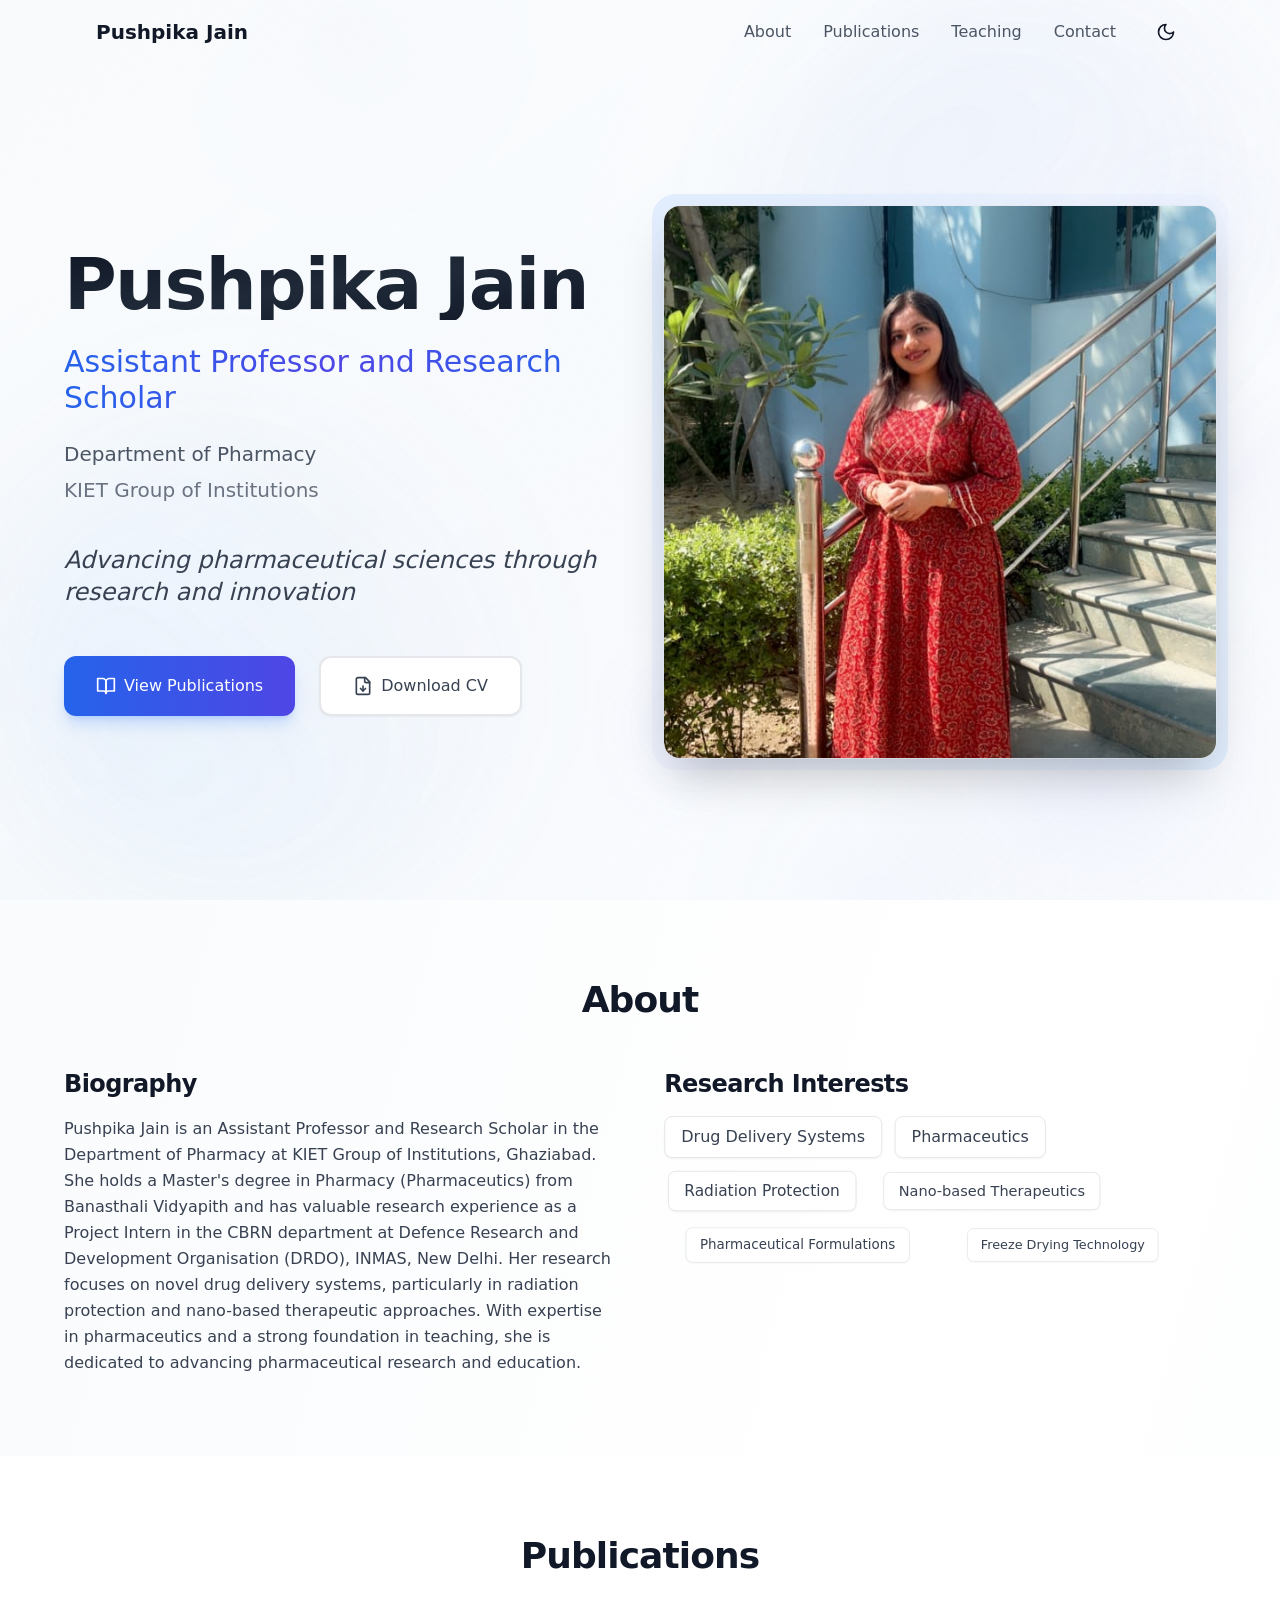
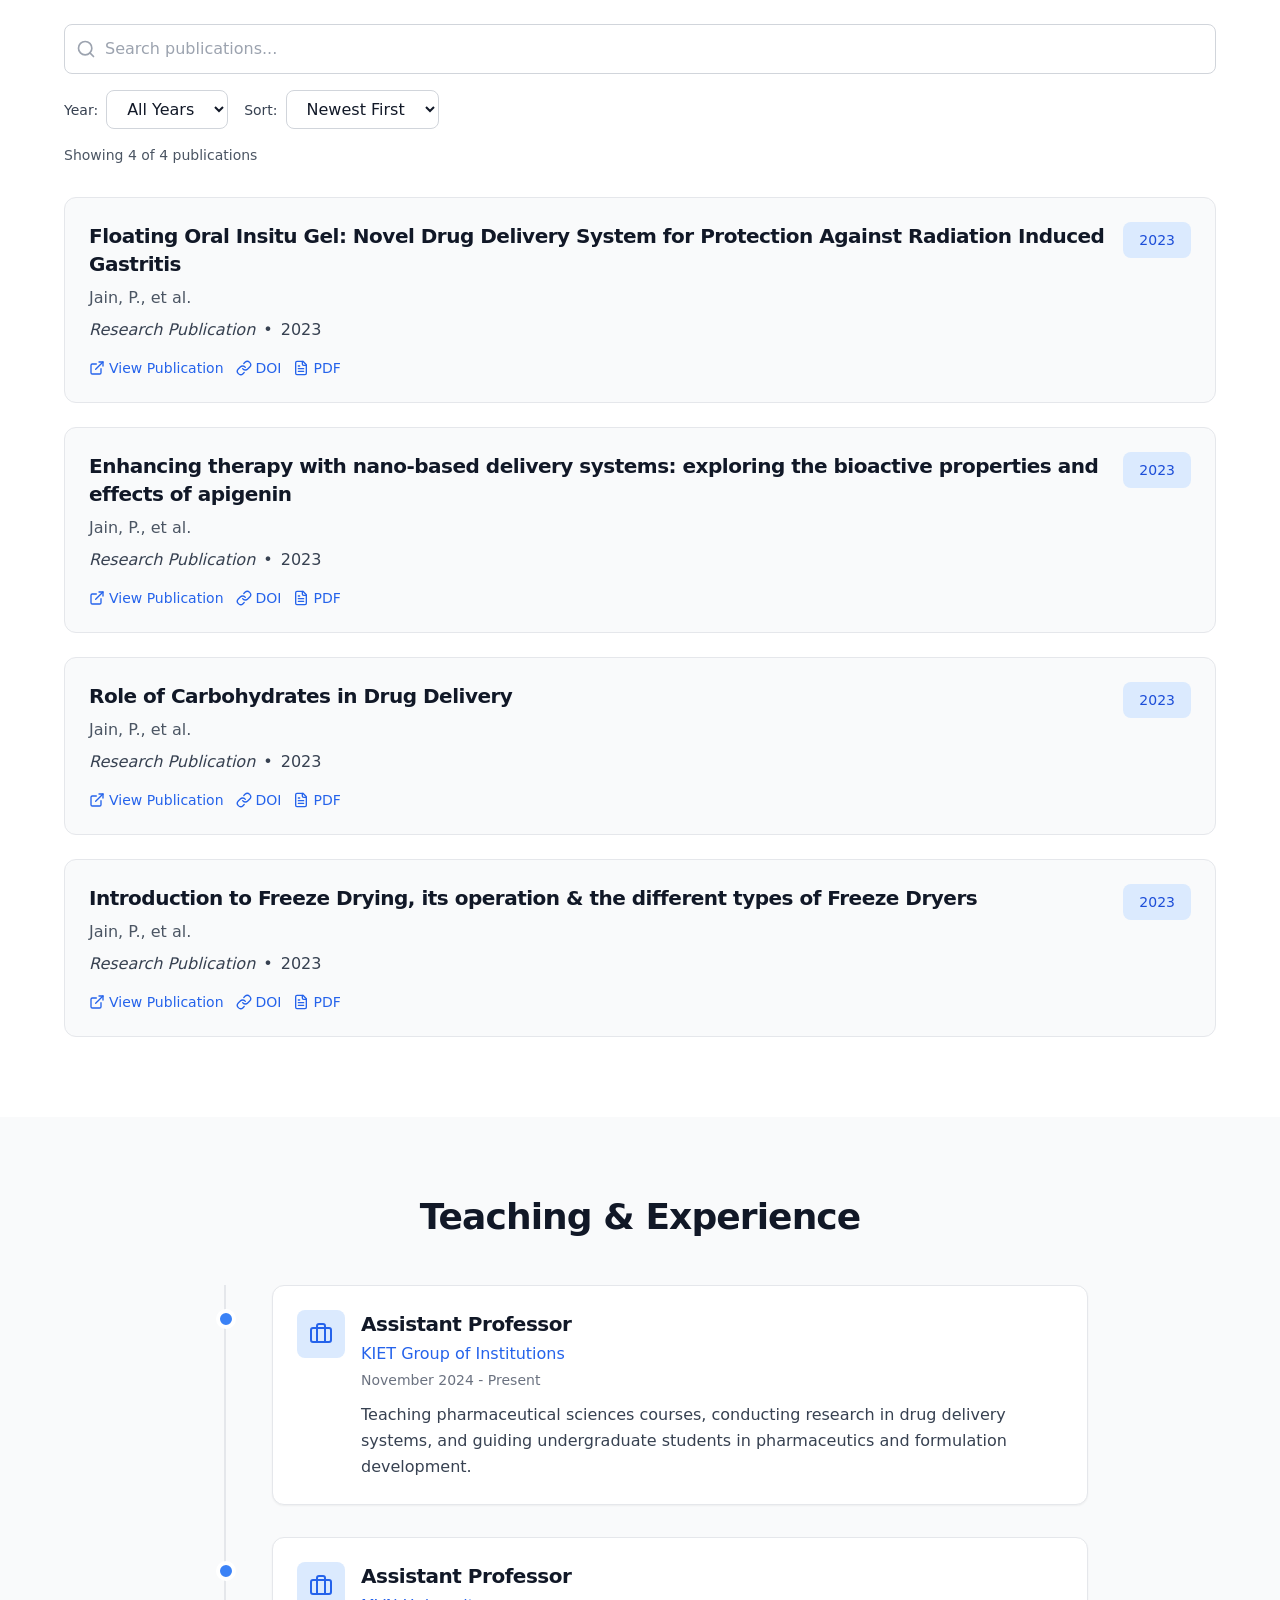
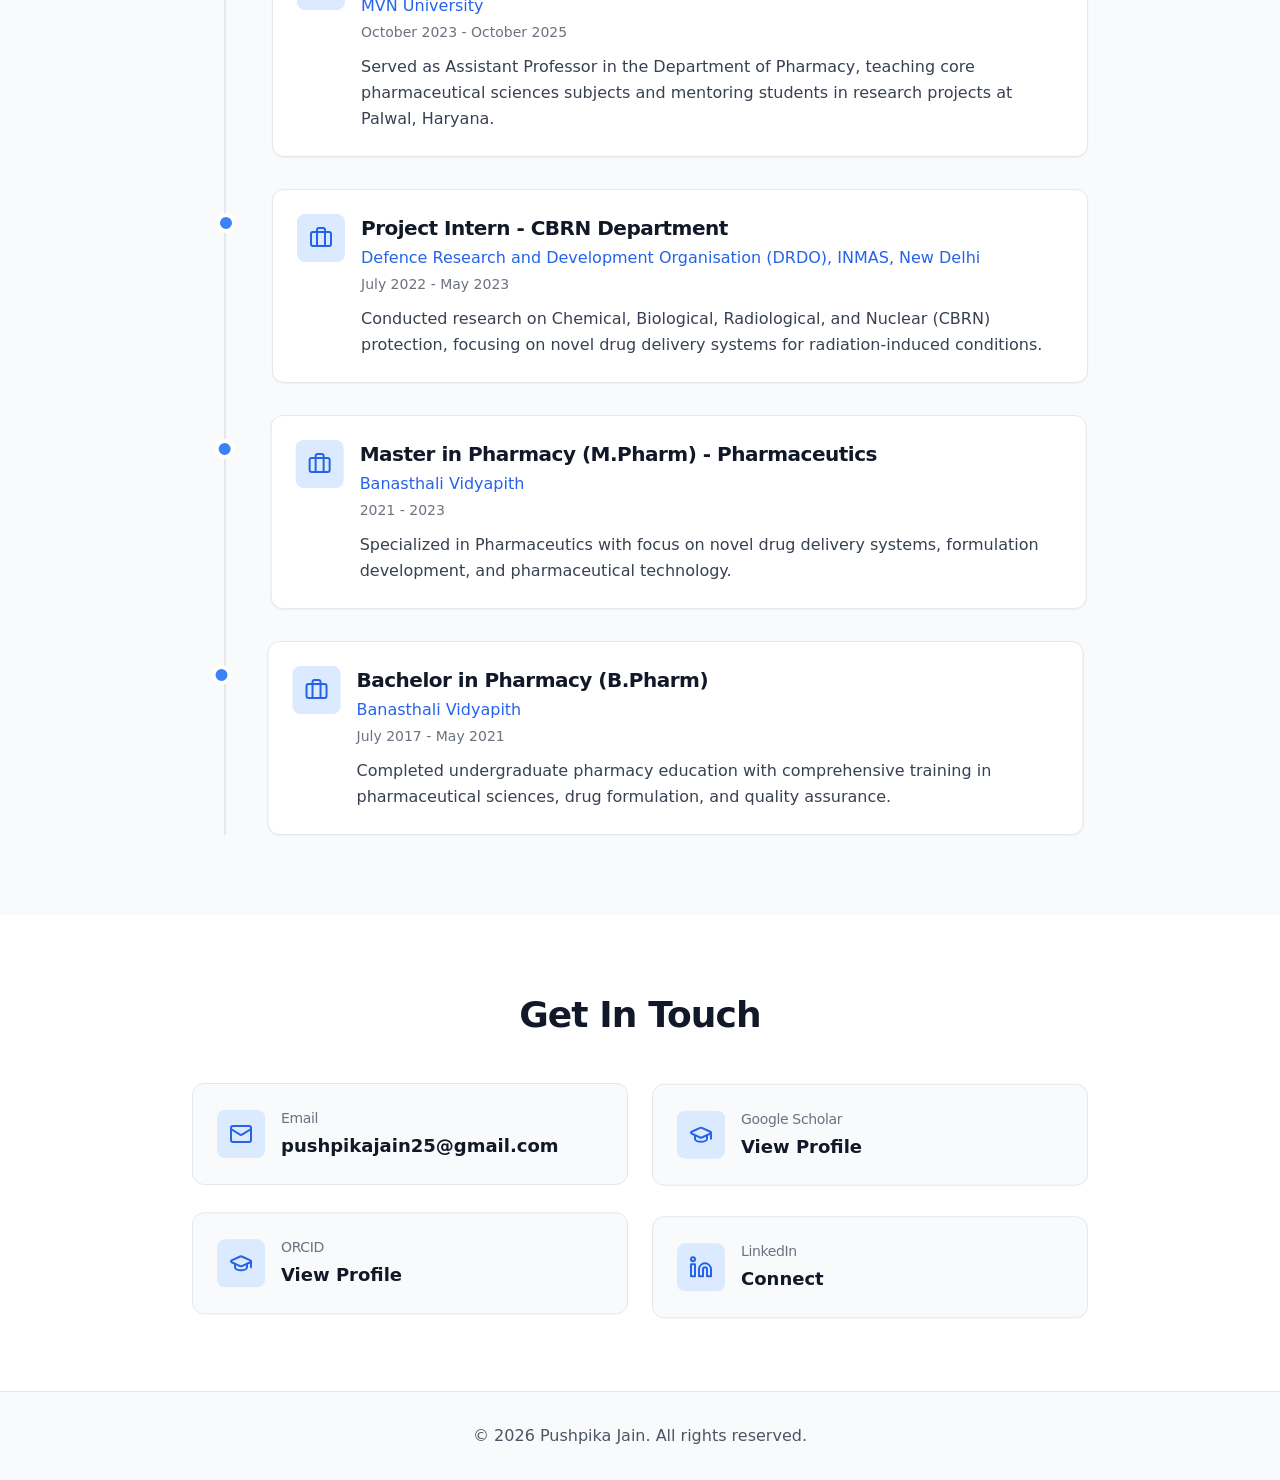
==== index.html @ 60812f3f "Deploy from private repo pushpikajain/pushpika-portfolio@3e6384c1d88b1ecc459de5099d0e6f060b01cda6" ====
<!DOCTYPE html><html lang="en"><head><meta charSet="utf-8"/><meta name="viewport" content="width=device-width, initial-scale=1"/><link rel="preload" as="image" href="/profile.jpg"/><link rel="stylesheet" href="/_next/static/css/08c799ea34d5ce09.css" data-precedence="next"/><link rel="preload" as="script" fetchPriority="low" href="/_next/static/chunks/webpack-c8441f2d519541e3.js"/><script src="/_next/static/chunks/fd9d1056-b11b2651f33aae7f.js" async=""></script><script src="/_next/static/chunks/117-68a967612ebc79ed.js" async=""></script><script src="/_next/static/chunks/main-app-9dab94c5ef815abc.js" async=""></script><script src="/_next/static/chunks/423-659c9080f1805d1b.js" async=""></script><script src="/_next/static/chunks/app/page-e2ea149bd8e47713.js" async=""></script><script src="/_next/static/chunks/app/layout-43749db14897a22e.js" async=""></script><title>Pushpika Jain - Academic Portfolio</title><meta name="description" content="Assistant Professor and Research Scholar in Pharmacy at KIET Group of Institutions, Ghaziabad"/><meta name="keywords" content="pharmacy,pharmaceutics,drug delivery systems,DRDO,research scholar,pharmaceutical sciences"/><script src="/_next/static/chunks/polyfills-42372ed130431b0a.js" noModule=""></script></head><body><canvas class="fixed inset-0 pointer-events-none z-0" style="mix-blend-mode:normal"></canvas><div class="relative z-10"><nav class="fixed top-0 left-0 right-0 z-50 transition-all duration-300 bg-transparent"><div class="max-w-6xl mx-auto px-4 sm:px-6 lg:px-8"><div class="flex justify-between items-center h-16"><a href="#" class="text-xl font-bold text-gray-900 dark:text-white">Pushpika Jain</a><div class="hidden md:flex items-center space-x-8"><a href="#about" class="text-gray-600 dark:text-gray-300 hover:text-accent-600 dark:hover:text-accent-400 transition-colors">About</a><a href="#publications" class="text-gray-600 dark:text-gray-300 hover:text-accent-600 dark:hover:text-accent-400 transition-colors">Publications</a><a href="#teaching" class="text-gray-600 dark:text-gray-300 hover:text-accent-600 dark:hover:text-accent-400 transition-colors">Teaching</a><a href="#contact" class="text-gray-600 dark:text-gray-300 hover:text-accent-600 dark:hover:text-accent-400 transition-colors">Contact</a><button class="p-2 rounded-lg hover:bg-gray-100 dark:hover:bg-gray-800 transition-colors" aria-label="Toggle theme"><svg xmlns="http://www.w3.org/2000/svg" width="24" height="24" viewBox="0 0 24 24" fill="none" stroke="currentColor" stroke-width="2" stroke-linecap="round" stroke-linejoin="round" class="lucide lucide-moon w-5 h-5"><path d="M12 3a6 6 0 0 0 9 9 9 9 0 1 1-9-9Z"></path></svg></button></div><div class="md:hidden flex items-center space-x-2"><button class="p-2 rounded-lg hover:bg-gray-100 dark:hover:bg-gray-800 transition-colors" aria-label="Toggle theme"><svg xmlns="http://www.w3.org/2000/svg" width="24" height="24" viewBox="0 0 24 24" fill="none" stroke="currentColor" stroke-width="2" stroke-linecap="round" stroke-linejoin="round" class="lucide lucide-moon w-5 h-5"><path d="M12 3a6 6 0 0 0 9 9 9 9 0 1 1-9-9Z"></path></svg></button><button class="p-2 rounded-lg hover:bg-gray-100 dark:hover:bg-gray-800 transition-colors" aria-label="Toggle menu"><svg xmlns="http://www.w3.org/2000/svg" width="24" height="24" viewBox="0 0 24 24" fill="none" stroke="currentColor" stroke-width="2" stroke-linecap="round" stroke-linejoin="round" class="lucide lucide-menu w-6 h-6"><line x1="4" x2="20" y1="12" y2="12"></line><line x1="4" x2="20" y1="6" y2="6"></line><line x1="4" x2="20" y1="18" y2="18"></line></svg></button></div></div></div></nav><main><section class="min-h-screen flex items-center justify-center px-4 sm:px-6 lg:px-8 pt-16 relative overflow-hidden"><div class="absolute inset-0 bg-gradient-to-br from-slate-50 via-blue-50/30 to-indigo-50/40 dark:from-gray-950 dark:via-slate-900 dark:to-gray-950 animate-gradient"></div><div class="absolute top-0 right-0 w-[500px] h-[500px] bg-gradient-to-br from-blue-400/10 via-indigo-400/5 to-transparent dark:from-blue-600/20 dark:via-indigo-600/10 rounded-full blur-3xl float"></div><div class="absolute bottom-0 left-0 w-[500px] h-[500px] bg-gradient-to-tr from-accent-400/10 via-blue-400/5 to-transparent dark:from-accent-600/20 dark:via-blue-600/10 rounded-full blur-3xl float" style="animation-delay:3s"></div><div class="absolute inset-0 opacity-[0.015] dark:opacity-[0.03] bg-[url(&#x27;[data-uri]&#x27;)]"></div><div class="max-w-6xl w-full relative z-10"><div class="grid md:grid-cols-2 gap-12 items-center"><div style="opacity:0;transform:translateY(20px)"><h1 class="text-5xl md:text-6xl lg:text-7xl font-bold bg-gradient-to-br from-gray-900 via-gray-800 to-gray-900 dark:from-white dark:via-gray-100 dark:to-gray-300 bg-clip-text text-transparent mb-6 leading-tight tracking-tight" style="opacity:0;transform:translateY(20px)">Pushpika Jain</h1><p class="text-xl md:text-2xl lg:text-3xl font-medium bg-gradient-to-r from-blue-600 via-indigo-600 to-accent-600 dark:from-blue-400 dark:via-indigo-400 dark:to-accent-400 bg-clip-text text-transparent mb-6" style="opacity:0;transform:translateY(20px)">Assistant Professor and Research Scholar</p><p class="text-lg md:text-xl text-gray-600 dark:text-gray-400 mb-2 font-light" style="opacity:0;transform:translateY(20px)">Department of Pharmacy</p><p class="text-lg md:text-xl text-gray-500 dark:text-gray-500 mb-10 font-light" style="opacity:0;transform:translateY(20px)">KIET Group of Institutions</p><p class="text-xl md:text-2xl text-gray-700 dark:text-gray-300 mb-12 italic font-light max-w-2xl leading-relaxed" style="opacity:0;transform:translateY(20px)">Advancing pharmaceutical sciences through research and innovation</p><div class="flex flex-wrap gap-6" style="opacity:0;transform:translateY(20px)"><a href="#publications" class="group relative inline-flex items-center px-8 py-4 bg-gradient-to-r from-blue-600 to-indigo-600 hover:from-blue-700 hover:to-indigo-700 text-white rounded-xl transition-all duration-300 shadow-lg shadow-blue-500/25 hover:shadow-xl hover:shadow-blue-500/40 hover:-translate-y-0.5 overflow-hidden"><div class="absolute inset-0 shimmer opacity-0 group-hover:opacity-100"></div><svg xmlns="http://www.w3.org/2000/svg" width="24" height="24" viewBox="0 0 24 24" fill="none" stroke="currentColor" stroke-width="2" stroke-linecap="round" stroke-linejoin="round" class="lucide lucide-book-open w-5 h-5 mr-2 group-hover:scale-110 transition-transform relative z-10"><path d="M2 3h6a4 4 0 0 1 4 4v14a3 3 0 0 0-3-3H2z"></path><path d="M22 3h-6a4 4 0 0 0-4 4v14a3 3 0 0 1 3-3h7z"></path></svg><span class="font-medium relative z-10">View Publications</span></a><a href="/cv.pdf" class="group relative inline-flex items-center px-8 py-4 bg-white dark:bg-gray-900 border-2 border-gray-200 dark:border-gray-700 hover:border-blue-600 dark:hover:border-blue-500 text-gray-700 dark:text-gray-300 rounded-xl transition-all duration-300 shadow-sm hover:shadow-lg hover:-translate-y-0.5 overflow-hidden"><div class="absolute inset-0 shimmer opacity-0 group-hover:opacity-100"></div><svg xmlns="http://www.w3.org/2000/svg" width="24" height="24" viewBox="0 0 24 24" fill="none" stroke="currentColor" stroke-width="2" stroke-linecap="round" stroke-linejoin="round" class="lucide lucide-file-down w-5 h-5 mr-2 group-hover:scale-110 transition-transform relative z-10"><path d="M15 2H6a2 2 0 0 0-2 2v16a2 2 0 0 0 2 2h12a2 2 0 0 0 2-2V7Z"></path><path d="M14 2v4a2 2 0 0 0 2 2h4"></path><path d="M12 18v-6"></path><path d="m9 15 3 3 3-3"></path></svg><span class="font-medium relative z-10">Download CV</span></a></div></div><div class="relative group" style="opacity:0;transform:scale(0.95)"><div class="absolute -inset-6 bg-gradient-to-br from-blue-500/20 via-indigo-500/20 to-accent-500/20 dark:from-blue-400/30 dark:via-indigo-400/30 dark:to-accent-400/30 rounded-3xl blur-3xl opacity-0 group-hover:opacity-100 transition-opacity duration-700"></div><div class="absolute -inset-3 bg-gradient-to-br from-blue-100/80 via-indigo-50/60 to-accent-100/80 dark:from-blue-900/40 dark:via-indigo-900/30 dark:to-accent-900/40 rounded-3xl"></div><div class="relative aspect-square rounded-2xl shadow-2xl overflow-hidden bg-white dark:bg-gray-900 ring-1 ring-gray-200/50 dark:ring-gray-700/50 group-hover:ring-blue-500/50 dark:group-hover:ring-blue-400/50 transition-all duration-500"><img src="/profile.jpg" alt="Pushpika Jain" class="w-full h-full object-cover relative z-10 group-hover:scale-105 transition-transform duration-700"/><div class="absolute inset-0 bg-gradient-to-t from-gray-900/5 via-transparent to-transparent pointer-events-none"></div></div><div class="absolute -top-2 -right-2 w-16 h-16 bg-blue-500/10 dark:bg-blue-400/20 rounded-full blur-2xl"></div><div class="absolute -bottom-2 -left-2 w-20 h-20 bg-indigo-500/10 dark:bg-indigo-400/20 rounded-full blur-2xl"></div></div></div></div></section><section id="about" class="py-20 px-4 sm:px-6 lg:px-8 relative"><div class="max-w-6xl mx-auto relative z-10"><h2 class="text-3xl md:text-4xl font-bold text-gray-900 dark:text-white mb-12 text-center" style="opacity:0;transform:translateY(20px)">About</h2><div class="grid md:grid-cols-2 gap-12"><div style="opacity:0;transform:translateX(-20px)"><h3 class="text-2xl font-semibold text-gray-900 dark:text-white mb-4">Biography</h3><p class="text-gray-700 dark:text-gray-300 leading-relaxed">Pushpika Jain is an Assistant Professor and Research Scholar in the Department of Pharmacy at KIET Group of Institutions, Ghaziabad. She holds a Master&#x27;s degree in Pharmacy (Pharmaceutics) from Banasthali Vidyapith and has valuable research experience as a Project Intern in the CBRN department at Defence Research and Development Organisation (DRDO), INMAS, New Delhi. Her research focuses on novel drug delivery systems, particularly in radiation protection and nano-based therapeutic approaches. With expertise in pharmaceutics and a strong foundation in teaching, she is dedicated to advancing pharmaceutical research and education.</p></div><div style="opacity:0;transform:translateX(20px)"><h3 class="text-2xl font-semibold text-gray-900 dark:text-white mb-4">Research Interests</h3><div class="flex flex-wrap gap-3"><span class="px-4 py-2 bg-white dark:bg-gray-800 text-gray-700 dark:text-gray-300 rounded-lg shadow-sm border border-gray-200 dark:border-gray-700 hover:border-accent-400 dark:hover:border-accent-600 transition-colors" style="opacity:0;transform:scale(0.8)">Drug Delivery Systems</span><span class="px-4 py-2 bg-white dark:bg-gray-800 text-gray-700 dark:text-gray-300 rounded-lg shadow-sm border border-gray-200 dark:border-gray-700 hover:border-accent-400 dark:hover:border-accent-600 transition-colors" style="opacity:0;transform:scale(0.8)">Pharmaceutics</span><span class="px-4 py-2 bg-white dark:bg-gray-800 text-gray-700 dark:text-gray-300 rounded-lg shadow-sm border border-gray-200 dark:border-gray-700 hover:border-accent-400 dark:hover:border-accent-600 transition-colors" style="opacity:0;transform:scale(0.8)">Radiation Protection</span><span class="px-4 py-2 bg-white dark:bg-gray-800 text-gray-700 dark:text-gray-300 rounded-lg shadow-sm border border-gray-200 dark:border-gray-700 hover:border-accent-400 dark:hover:border-accent-600 transition-colors" style="opacity:0;transform:scale(0.8)">Nano-based Therapeutics</span><span class="px-4 py-2 bg-white dark:bg-gray-800 text-gray-700 dark:text-gray-300 rounded-lg shadow-sm border border-gray-200 dark:border-gray-700 hover:border-accent-400 dark:hover:border-accent-600 transition-colors" style="opacity:0;transform:scale(0.8)">Pharmaceutical Formulations</span><span class="px-4 py-2 bg-white dark:bg-gray-800 text-gray-700 dark:text-gray-300 rounded-lg shadow-sm border border-gray-200 dark:border-gray-700 hover:border-accent-400 dark:hover:border-accent-600 transition-colors" style="opacity:0;transform:scale(0.8)">Freeze Drying Technology</span></div></div></div></div></section><section id="publications" class="py-20 px-4 sm:px-6 lg:px-8 bg-white dark:bg-gray-950"><div class="max-w-6xl mx-auto"><h2 class="text-3xl md:text-4xl font-bold text-gray-900 dark:text-white mb-12 text-center" style="opacity:0;transform:translateY(20px)">Publications</h2><div class="mb-8 space-y-4" style="opacity:0;transform:translateY(20px)"><div class="relative"><svg xmlns="http://www.w3.org/2000/svg" width="24" height="24" viewBox="0 0 24 24" fill="none" stroke="currentColor" stroke-width="2" stroke-linecap="round" stroke-linejoin="round" class="lucide lucide-search absolute left-3 top-1/2 transform -translate-y-1/2 text-gray-400 w-5 h-5"><circle cx="11" cy="11" r="8"></circle><path d="m21 21-4.3-4.3"></path></svg><input type="text" placeholder="Search publications..." class="w-full pl-10 pr-4 py-3 border border-gray-300 dark:border-gray-700 rounded-lg bg-white dark:bg-gray-900 text-gray-900 dark:text-white focus:ring-2 focus:ring-accent-500 focus:border-transparent outline-none transition-all" value=""/></div><div class="flex flex-wrap gap-4"><div class="flex items-center gap-2"><label class="text-sm font-medium text-gray-700 dark:text-gray-300">Year:</label><select class="px-4 py-2 border border-gray-300 dark:border-gray-700 rounded-lg bg-white dark:bg-gray-900 text-gray-900 dark:text-white focus:ring-2 focus:ring-accent-500 focus:border-transparent outline-none transition-all"><option value="all" selected="">All Years</option><option value="2023">2023</option></select></div><div class="flex items-center gap-2"><label class="text-sm font-medium text-gray-700 dark:text-gray-300">Sort:</label><select class="px-4 py-2 border border-gray-300 dark:border-gray-700 rounded-lg bg-white dark:bg-gray-900 text-gray-900 dark:text-white focus:ring-2 focus:ring-accent-500 focus:border-transparent outline-none transition-all"><option value="newest" selected="">Newest First</option><option value="oldest">Oldest First</option></select></div></div><p class="text-sm text-gray-600 dark:text-gray-400">Showing <!-- -->4<!-- --> of <!-- -->4<!-- --> publications</p></div><div class="space-y-6"><div class="group p-6 bg-gray-50 dark:bg-gray-900 rounded-xl border border-gray-200 dark:border-gray-800 hover:border-accent-400 dark:hover:border-accent-600 hover:shadow-lg transition-all duration-300" style="opacity:0;transform:translateY(20px)"><div class="flex flex-col md:flex-row md:items-start md:justify-between gap-4"><div class="flex-1"><h3 class="text-xl font-semibold text-gray-900 dark:text-white mb-2 group-hover:text-accent-600 dark:group-hover:text-accent-400 transition-colors">Floating Oral Insitu Gel: Novel Drug Delivery System for Protection Against Radiation Induced Gastritis</h3><p class="text-gray-600 dark:text-gray-400 mb-2">Jain, P., et al.</p><p class="text-gray-700 dark:text-gray-300 mb-2"><span class="italic">Research Publication</span><span class="mx-2">•</span><span class="font-medium">2023</span></p><div class="flex flex-wrap gap-3 mt-4"><a href="#" target="_blank" rel="noopener noreferrer" class="inline-flex items-center text-sm text-accent-600 dark:text-accent-400 hover:text-accent-700 dark:hover:text-accent-300 transition-colors"><svg xmlns="http://www.w3.org/2000/svg" width="24" height="24" viewBox="0 0 24 24" fill="none" stroke="currentColor" stroke-width="2" stroke-linecap="round" stroke-linejoin="round" class="lucide lucide-external-link w-4 h-4 mr-1"><path d="M15 3h6v6"></path><path d="M10 14 21 3"></path><path d="M18 13v6a2 2 0 0 1-2 2H5a2 2 0 0 1-2-2V8a2 2 0 0 1 2-2h6"></path></svg>View Publication</a><a href="#" target="_blank" rel="noopener noreferrer" class="inline-flex items-center text-sm text-accent-600 dark:text-accent-400 hover:text-accent-700 dark:hover:text-accent-300 transition-colors"><svg xmlns="http://www.w3.org/2000/svg" width="24" height="24" viewBox="0 0 24 24" fill="none" stroke="currentColor" stroke-width="2" stroke-linecap="round" stroke-linejoin="round" class="lucide lucide-link w-4 h-4 mr-1"><path d="M10 13a5 5 0 0 0 7.54.54l3-3a5 5 0 0 0-7.07-7.07l-1.72 1.71"></path><path d="M14 11a5 5 0 0 0-7.54-.54l-3 3a5 5 0 0 0 7.07 7.07l1.71-1.71"></path></svg>DOI</a><a href="#" target="_blank" rel="noopener noreferrer" class="inline-flex items-center text-sm text-accent-600 dark:text-accent-400 hover:text-accent-700 dark:hover:text-accent-300 transition-colors"><svg xmlns="http://www.w3.org/2000/svg" width="24" height="24" viewBox="0 0 24 24" fill="none" stroke="currentColor" stroke-width="2" stroke-linecap="round" stroke-linejoin="round" class="lucide lucide-file-text w-4 h-4 mr-1"><path d="M15 2H6a2 2 0 0 0-2 2v16a2 2 0 0 0 2 2h12a2 2 0 0 0 2-2V7Z"></path><path d="M14 2v4a2 2 0 0 0 2 2h4"></path><path d="M10 9H8"></path><path d="M16 13H8"></path><path d="M16 17H8"></path></svg>PDF</a></div></div><div class="flex-shrink-0"><div class="px-4 py-2 bg-accent-100 dark:bg-accent-900/30 text-accent-700 dark:text-accent-300 rounded-lg text-sm font-medium">2023</div></div></div></div><div class="group p-6 bg-gray-50 dark:bg-gray-900 rounded-xl border border-gray-200 dark:border-gray-800 hover:border-accent-400 dark:hover:border-accent-600 hover:shadow-lg transition-all duration-300" style="opacity:0;transform:translateY(20px)"><div class="flex flex-col md:flex-row md:items-start md:justify-between gap-4"><div class="flex-1"><h3 class="text-xl font-semibold text-gray-900 dark:text-white mb-2 group-hover:text-accent-600 dark:group-hover:text-accent-400 transition-colors">Enhancing therapy with nano-based delivery systems: exploring the bioactive properties and effects of apigenin</h3><p class="text-gray-600 dark:text-gray-400 mb-2">Jain, P., et al.</p><p class="text-gray-700 dark:text-gray-300 mb-2"><span class="italic">Research Publication</span><span class="mx-2">•</span><span class="font-medium">2023</span></p><div class="flex flex-wrap gap-3 mt-4"><a href="#" target="_blank" rel="noopener noreferrer" class="inline-flex items-center text-sm text-accent-600 dark:text-accent-400 hover:text-accent-700 dark:hover:text-accent-300 transition-colors"><svg xmlns="http://www.w3.org/2000/svg" width="24" height="24" viewBox="0 0 24 24" fill="none" stroke="currentColor" stroke-width="2" stroke-linecap="round" stroke-linejoin="round" class="lucide lucide-external-link w-4 h-4 mr-1"><path d="M15 3h6v6"></path><path d="M10 14 21 3"></path><path d="M18 13v6a2 2 0 0 1-2 2H5a2 2 0 0 1-2-2V8a2 2 0 0 1 2-2h6"></path></svg>View Publication</a><a href="#" target="_blank" rel="noopener noreferrer" class="inline-flex items-center text-sm text-accent-600 dark:text-accent-400 hover:text-accent-700 dark:hover:text-accent-300 transition-colors"><svg xmlns="http://www.w3.org/2000/svg" width="24" height="24" viewBox="0 0 24 24" fill="none" stroke="currentColor" stroke-width="2" stroke-linecap="round" stroke-linejoin="round" class="lucide lucide-link w-4 h-4 mr-1"><path d="M10 13a5 5 0 0 0 7.54.54l3-3a5 5 0 0 0-7.07-7.07l-1.72 1.71"></path><path d="M14 11a5 5 0 0 0-7.54-.54l-3 3a5 5 0 0 0 7.07 7.07l1.71-1.71"></path></svg>DOI</a><a href="#" target="_blank" rel="noopener noreferrer" class="inline-flex items-center text-sm text-accent-600 dark:text-accent-400 hover:text-accent-700 dark:hover:text-accent-300 transition-colors"><svg xmlns="http://www.w3.org/2000/svg" width="24" height="24" viewBox="0 0 24 24" fill="none" stroke="currentColor" stroke-width="2" stroke-linecap="round" stroke-linejoin="round" class="lucide lucide-file-text w-4 h-4 mr-1"><path d="M15 2H6a2 2 0 0 0-2 2v16a2 2 0 0 0 2 2h12a2 2 0 0 0 2-2V7Z"></path><path d="M14 2v4a2 2 0 0 0 2 2h4"></path><path d="M10 9H8"></path><path d="M16 13H8"></path><path d="M16 17H8"></path></svg>PDF</a></div></div><div class="flex-shrink-0"><div class="px-4 py-2 bg-accent-100 dark:bg-accent-900/30 text-accent-700 dark:text-accent-300 rounded-lg text-sm font-medium">2023</div></div></div></div><div class="group p-6 bg-gray-50 dark:bg-gray-900 rounded-xl border border-gray-200 dark:border-gray-800 hover:border-accent-400 dark:hover:border-accent-600 hover:shadow-lg transition-all duration-300" style="opacity:0;transform:translateY(20px)"><div class="flex flex-col md:flex-row md:items-start md:justify-between gap-4"><div class="flex-1"><h3 class="text-xl font-semibold text-gray-900 dark:text-white mb-2 group-hover:text-accent-600 dark:group-hover:text-accent-400 transition-colors">Role of Carbohydrates in Drug Delivery</h3><p class="text-gray-600 dark:text-gray-400 mb-2">Jain, P., et al.</p><p class="text-gray-700 dark:text-gray-300 mb-2"><span class="italic">Research Publication</span><span class="mx-2">•</span><span class="font-medium">2023</span></p><div class="flex flex-wrap gap-3 mt-4"><a href="#" target="_blank" rel="noopener noreferrer" class="inline-flex items-center text-sm text-accent-600 dark:text-accent-400 hover:text-accent-700 dark:hover:text-accent-300 transition-colors"><svg xmlns="http://www.w3.org/2000/svg" width="24" height="24" viewBox="0 0 24 24" fill="none" stroke="currentColor" stroke-width="2" stroke-linecap="round" stroke-linejoin="round" class="lucide lucide-external-link w-4 h-4 mr-1"><path d="M15 3h6v6"></path><path d="M10 14 21 3"></path><path d="M18 13v6a2 2 0 0 1-2 2H5a2 2 0 0 1-2-2V8a2 2 0 0 1 2-2h6"></path></svg>View Publication</a><a href="#" target="_blank" rel="noopener noreferrer" class="inline-flex items-center text-sm text-accent-600 dark:text-accent-400 hover:text-accent-700 dark:hover:text-accent-300 transition-colors"><svg xmlns="http://www.w3.org/2000/svg" width="24" height="24" viewBox="0 0 24 24" fill="none" stroke="currentColor" stroke-width="2" stroke-linecap="round" stroke-linejoin="round" class="lucide lucide-link w-4 h-4 mr-1"><path d="M10 13a5 5 0 0 0 7.54.54l3-3a5 5 0 0 0-7.07-7.07l-1.72 1.71"></path><path d="M14 11a5 5 0 0 0-7.54-.54l-3 3a5 5 0 0 0 7.07 7.07l1.71-1.71"></path></svg>DOI</a><a href="#" target="_blank" rel="noopener noreferrer" class="inline-flex items-center text-sm text-accent-600 dark:text-accent-400 hover:text-accent-700 dark:hover:text-accent-300 transition-colors"><svg xmlns="http://www.w3.org/2000/svg" width="24" height="24" viewBox="0 0 24 24" fill="none" stroke="currentColor" stroke-width="2" stroke-linecap="round" stroke-linejoin="round" class="lucide lucide-file-text w-4 h-4 mr-1"><path d="M15 2H6a2 2 0 0 0-2 2v16a2 2 0 0 0 2 2h12a2 2 0 0 0 2-2V7Z"></path><path d="M14 2v4a2 2 0 0 0 2 2h4"></path><path d="M10 9H8"></path><path d="M16 13H8"></path><path d="M16 17H8"></path></svg>PDF</a></div></div><div class="flex-shrink-0"><div class="px-4 py-2 bg-accent-100 dark:bg-accent-900/30 text-accent-700 dark:text-accent-300 rounded-lg text-sm font-medium">2023</div></div></div></div><div class="group p-6 bg-gray-50 dark:bg-gray-900 rounded-xl border border-gray-200 dark:border-gray-800 hover:border-accent-400 dark:hover:border-accent-600 hover:shadow-lg transition-all duration-300" style="opacity:0;transform:translateY(20px)"><div class="flex flex-col md:flex-row md:items-start md:justify-between gap-4"><div class="flex-1"><h3 class="text-xl font-semibold text-gray-900 dark:text-white mb-2 group-hover:text-accent-600 dark:group-hover:text-accent-400 transition-colors">Introduction to Freeze Drying, its operation &amp; the different types of Freeze Dryers</h3><p class="text-gray-600 dark:text-gray-400 mb-2">Jain, P., et al.</p><p class="text-gray-700 dark:text-gray-300 mb-2"><span class="italic">Research Publication</span><span class="mx-2">•</span><span class="font-medium">2023</span></p><div class="flex flex-wrap gap-3 mt-4"><a href="#" target="_blank" rel="noopener noreferrer" class="inline-flex items-center text-sm text-accent-600 dark:text-accent-400 hover:text-accent-700 dark:hover:text-accent-300 transition-colors"><svg xmlns="http://www.w3.org/2000/svg" width="24" height="24" viewBox="0 0 24 24" fill="none" stroke="currentColor" stroke-width="2" stroke-linecap="round" stroke-linejoin="round" class="lucide lucide-external-link w-4 h-4 mr-1"><path d="M15 3h6v6"></path><path d="M10 14 21 3"></path><path d="M18 13v6a2 2 0 0 1-2 2H5a2 2 0 0 1-2-2V8a2 2 0 0 1 2-2h6"></path></svg>View Publication</a><a href="#" target="_blank" rel="noopener noreferrer" class="inline-flex items-center text-sm text-accent-600 dark:text-accent-400 hover:text-accent-700 dark:hover:text-accent-300 transition-colors"><svg xmlns="http://www.w3.org/2000/svg" width="24" height="24" viewBox="0 0 24 24" fill="none" stroke="currentColor" stroke-width="2" stroke-linecap="round" stroke-linejoin="round" class="lucide lucide-link w-4 h-4 mr-1"><path d="M10 13a5 5 0 0 0 7.54.54l3-3a5 5 0 0 0-7.07-7.07l-1.72 1.71"></path><path d="M14 11a5 5 0 0 0-7.54-.54l-3 3a5 5 0 0 0 7.07 7.07l1.71-1.71"></path></svg>DOI</a><a href="#" target="_blank" rel="noopener noreferrer" class="inline-flex items-center text-sm text-accent-600 dark:text-accent-400 hover:text-accent-700 dark:hover:text-accent-300 transition-colors"><svg xmlns="http://www.w3.org/2000/svg" width="24" height="24" viewBox="0 0 24 24" fill="none" stroke="currentColor" stroke-width="2" stroke-linecap="round" stroke-linejoin="round" class="lucide lucide-file-text w-4 h-4 mr-1"><path d="M15 2H6a2 2 0 0 0-2 2v16a2 2 0 0 0 2 2h12a2 2 0 0 0 2-2V7Z"></path><path d="M14 2v4a2 2 0 0 0 2 2h4"></path><path d="M10 9H8"></path><path d="M16 13H8"></path><path d="M16 17H8"></path></svg>PDF</a></div></div><div class="flex-shrink-0"><div class="px-4 py-2 bg-accent-100 dark:bg-accent-900/30 text-accent-700 dark:text-accent-300 rounded-lg text-sm font-medium">2023</div></div></div></div></div></div></section><section id="teaching" class="py-20 px-4 sm:px-6 lg:px-8 bg-gray-50 dark:bg-gray-900"><div class="max-w-4xl mx-auto"><h2 class="text-3xl md:text-4xl font-bold text-gray-900 dark:text-white mb-12 text-center" style="opacity:0;transform:translateY(20px)">Teaching &amp; Experience</h2><div class="relative"><div class="absolute left-8 top-0 bottom-0 w-0.5 bg-gray-200 dark:bg-gray-700 hidden md:block"></div><div class="space-y-8"><div class="relative md:pl-20" style="opacity:0;transform:translateX(-20px)"><div class="absolute left-6 top-6 w-5 h-5 bg-accent-500 rounded-full border-4 border-white dark:border-gray-900 hidden md:block"></div><div class="p-6 bg-white dark:bg-gray-800 rounded-xl shadow-sm border border-gray-200 dark:border-gray-700 hover:shadow-md transition-shadow"><div class="flex items-start gap-4"><div class="p-3 bg-accent-100 dark:bg-accent-900/30 rounded-lg flex-shrink-0"><svg xmlns="http://www.w3.org/2000/svg" width="24" height="24" viewBox="0 0 24 24" fill="none" stroke="currentColor" stroke-width="2" stroke-linecap="round" stroke-linejoin="round" class="lucide lucide-briefcase w-6 h-6 text-accent-600 dark:text-accent-400"><path d="M16 20V4a2 2 0 0 0-2-2h-4a2 2 0 0 0-2 2v16"></path><rect width="20" height="14" x="2" y="6" rx="2"></rect></svg></div><div class="flex-1"><h3 class="text-xl font-semibold text-gray-900 dark:text-white mb-1">Assistant Professor</h3><p class="text-accent-600 dark:text-accent-400 font-medium mb-1">KIET Group of Institutions</p><p class="text-sm text-gray-500 dark:text-gray-400 mb-3">November 2024 - Present</p><p class="text-gray-700 dark:text-gray-300 leading-relaxed">Teaching pharmaceutical sciences courses, conducting research in drug delivery systems, and guiding undergraduate students in pharmaceutics and formulation development.</p></div></div></div></div><div class="relative md:pl-20" style="opacity:0;transform:translateX(-20px)"><div class="absolute left-6 top-6 w-5 h-5 bg-accent-500 rounded-full border-4 border-white dark:border-gray-900 hidden md:block"></div><div class="p-6 bg-white dark:bg-gray-800 rounded-xl shadow-sm border border-gray-200 dark:border-gray-700 hover:shadow-md transition-shadow"><div class="flex items-start gap-4"><div class="p-3 bg-accent-100 dark:bg-accent-900/30 rounded-lg flex-shrink-0"><svg xmlns="http://www.w3.org/2000/svg" width="24" height="24" viewBox="0 0 24 24" fill="none" stroke="currentColor" stroke-width="2" stroke-linecap="round" stroke-linejoin="round" class="lucide lucide-briefcase w-6 h-6 text-accent-600 dark:text-accent-400"><path d="M16 20V4a2 2 0 0 0-2-2h-4a2 2 0 0 0-2 2v16"></path><rect width="20" height="14" x="2" y="6" rx="2"></rect></svg></div><div class="flex-1"><h3 class="text-xl font-semibold text-gray-900 dark:text-white mb-1">Assistant Professor</h3><p class="text-accent-600 dark:text-accent-400 font-medium mb-1">MVN University</p><p class="text-sm text-gray-500 dark:text-gray-400 mb-3">October 2023 - October 2025</p><p class="text-gray-700 dark:text-gray-300 leading-relaxed">Served as Assistant Professor in the Department of Pharmacy, teaching core pharmaceutical sciences subjects and mentoring students in research projects at Palwal, Haryana.</p></div></div></div></div><div class="relative md:pl-20" style="opacity:0;transform:translateX(-20px)"><div class="absolute left-6 top-6 w-5 h-5 bg-accent-500 rounded-full border-4 border-white dark:border-gray-900 hidden md:block"></div><div class="p-6 bg-white dark:bg-gray-800 rounded-xl shadow-sm border border-gray-200 dark:border-gray-700 hover:shadow-md transition-shadow"><div class="flex items-start gap-4"><div class="p-3 bg-accent-100 dark:bg-accent-900/30 rounded-lg flex-shrink-0"><svg xmlns="http://www.w3.org/2000/svg" width="24" height="24" viewBox="0 0 24 24" fill="none" stroke="currentColor" stroke-width="2" stroke-linecap="round" stroke-linejoin="round" class="lucide lucide-briefcase w-6 h-6 text-accent-600 dark:text-accent-400"><path d="M16 20V4a2 2 0 0 0-2-2h-4a2 2 0 0 0-2 2v16"></path><rect width="20" height="14" x="2" y="6" rx="2"></rect></svg></div><div class="flex-1"><h3 class="text-xl font-semibold text-gray-900 dark:text-white mb-1">Project Intern - CBRN Department</h3><p class="text-accent-600 dark:text-accent-400 font-medium mb-1">Defence Research and Development Organisation (DRDO), INMAS, New Delhi</p><p class="text-sm text-gray-500 dark:text-gray-400 mb-3">July 2022 - May 2023</p><p class="text-gray-700 dark:text-gray-300 leading-relaxed">Conducted research on Chemical, Biological, Radiological, and Nuclear (CBRN) protection, focusing on novel drug delivery systems for radiation-induced conditions.</p></div></div></div></div><div class="relative md:pl-20" style="opacity:0;transform:translateX(-20px)"><div class="absolute left-6 top-6 w-5 h-5 bg-accent-500 rounded-full border-4 border-white dark:border-gray-900 hidden md:block"></div><div class="p-6 bg-white dark:bg-gray-800 rounded-xl shadow-sm border border-gray-200 dark:border-gray-700 hover:shadow-md transition-shadow"><div class="flex items-start gap-4"><div class="p-3 bg-accent-100 dark:bg-accent-900/30 rounded-lg flex-shrink-0"><svg xmlns="http://www.w3.org/2000/svg" width="24" height="24" viewBox="0 0 24 24" fill="none" stroke="currentColor" stroke-width="2" stroke-linecap="round" stroke-linejoin="round" class="lucide lucide-briefcase w-6 h-6 text-accent-600 dark:text-accent-400"><path d="M16 20V4a2 2 0 0 0-2-2h-4a2 2 0 0 0-2 2v16"></path><rect width="20" height="14" x="2" y="6" rx="2"></rect></svg></div><div class="flex-1"><h3 class="text-xl font-semibold text-gray-900 dark:text-white mb-1">Master in Pharmacy (M.Pharm) - Pharmaceutics</h3><p class="text-accent-600 dark:text-accent-400 font-medium mb-1">Banasthali Vidyapith</p><p class="text-sm text-gray-500 dark:text-gray-400 mb-3">2021 - 2023</p><p class="text-gray-700 dark:text-gray-300 leading-relaxed">Specialized in Pharmaceutics with focus on novel drug delivery systems, formulation development, and pharmaceutical technology.</p></div></div></div></div><div class="relative md:pl-20" style="opacity:0;transform:translateX(-20px)"><div class="absolute left-6 top-6 w-5 h-5 bg-accent-500 rounded-full border-4 border-white dark:border-gray-900 hidden md:block"></div><div class="p-6 bg-white dark:bg-gray-800 rounded-xl shadow-sm border border-gray-200 dark:border-gray-700 hover:shadow-md transition-shadow"><div class="flex items-start gap-4"><div class="p-3 bg-accent-100 dark:bg-accent-900/30 rounded-lg flex-shrink-0"><svg xmlns="http://www.w3.org/2000/svg" width="24" height="24" viewBox="0 0 24 24" fill="none" stroke="currentColor" stroke-width="2" stroke-linecap="round" stroke-linejoin="round" class="lucide lucide-briefcase w-6 h-6 text-accent-600 dark:text-accent-400"><path d="M16 20V4a2 2 0 0 0-2-2h-4a2 2 0 0 0-2 2v16"></path><rect width="20" height="14" x="2" y="6" rx="2"></rect></svg></div><div class="flex-1"><h3 class="text-xl font-semibold text-gray-900 dark:text-white mb-1">Bachelor in Pharmacy (B.Pharm)</h3><p class="text-accent-600 dark:text-accent-400 font-medium mb-1">Banasthali Vidyapith</p><p class="text-sm text-gray-500 dark:text-gray-400 mb-3">July 2017 - May 2021</p><p class="text-gray-700 dark:text-gray-300 leading-relaxed">Completed undergraduate pharmacy education with comprehensive training in pharmaceutical sciences, drug formulation, and quality assurance.</p></div></div></div></div></div></div></div></section><section id="contact" class="py-20 px-4 sm:px-6 lg:px-8 bg-white dark:bg-gray-950"><div class="max-w-4xl mx-auto"><h2 class="text-3xl md:text-4xl font-bold text-gray-900 dark:text-white mb-12 text-center" style="opacity:0;transform:translateY(20px)">Get In Touch</h2><div class="grid sm:grid-cols-2 gap-6"><a href="mailto:pushpikajain25@gmail.com" class="group p-6 bg-gray-50 dark:bg-gray-900 rounded-xl border border-gray-200 dark:border-gray-800 hover:border-accent-400 dark:hover:border-accent-600 hover:shadow-lg transition-all duration-300" style="opacity:0;transform:translateY(20px)"><div class="flex items-center gap-4"><div class="p-3 bg-accent-100 dark:bg-accent-900/30 rounded-lg group-hover:bg-accent-200 dark:group-hover:bg-accent-900/50 transition-colors"><svg xmlns="http://www.w3.org/2000/svg" width="24" height="24" viewBox="0 0 24 24" fill="none" stroke="currentColor" stroke-width="2" stroke-linecap="round" stroke-linejoin="round" class="lucide lucide-mail w-6 h-6 text-accent-600 dark:text-accent-400"><rect width="20" height="16" x="2" y="4" rx="2"></rect><path d="m22 7-8.97 5.7a1.94 1.94 0 0 1-2.06 0L2 7"></path></svg></div><div><h3 class="text-sm font-medium text-gray-500 dark:text-gray-400 mb-1">Email</h3><p class="text-lg font-semibold text-gray-900 dark:text-white group-hover:text-accent-600 dark:group-hover:text-accent-400 transition-colors">pushpikajain25@gmail.com</p></div></div></a><a href="https://scholar.google.com/" target="_blank" rel="noopener noreferrer" class="group p-6 bg-gray-50 dark:bg-gray-900 rounded-xl border border-gray-200 dark:border-gray-800 hover:border-accent-400 dark:hover:border-accent-600 hover:shadow-lg transition-all duration-300" style="opacity:0;transform:translateY(20px)"><div class="flex items-center gap-4"><div class="p-3 bg-accent-100 dark:bg-accent-900/30 rounded-lg group-hover:bg-accent-200 dark:group-hover:bg-accent-900/50 transition-colors"><svg xmlns="http://www.w3.org/2000/svg" width="24" height="24" viewBox="0 0 24 24" fill="none" stroke="currentColor" stroke-width="2" stroke-linecap="round" stroke-linejoin="round" class="lucide lucide-graduation-cap w-6 h-6 text-accent-600 dark:text-accent-400"><path d="M21.42 10.922a1 1 0 0 0-.019-1.838L12.83 5.18a2 2 0 0 0-1.66 0L2.6 9.08a1 1 0 0 0 0 1.832l8.57 3.908a2 2 0 0 0 1.66 0z"></path><path d="M22 10v6"></path><path d="M6 12.5V16a6 3 0 0 0 12 0v-3.5"></path></svg></div><div><h3 class="text-sm font-medium text-gray-500 dark:text-gray-400 mb-1">Google Scholar</h3><p class="text-lg font-semibold text-gray-900 dark:text-white group-hover:text-accent-600 dark:group-hover:text-accent-400 transition-colors">View Profile</p></div></div></a><a href="https://orcid.org/" target="_blank" rel="noopener noreferrer" class="group p-6 bg-gray-50 dark:bg-gray-900 rounded-xl border border-gray-200 dark:border-gray-800 hover:border-accent-400 dark:hover:border-accent-600 hover:shadow-lg transition-all duration-300" style="opacity:0;transform:translateY(20px)"><div class="flex items-center gap-4"><div class="p-3 bg-accent-100 dark:bg-accent-900/30 rounded-lg group-hover:bg-accent-200 dark:group-hover:bg-accent-900/50 transition-colors"><svg xmlns="http://www.w3.org/2000/svg" width="24" height="24" viewBox="0 0 24 24" fill="none" stroke="currentColor" stroke-width="2" stroke-linecap="round" stroke-linejoin="round" class="lucide lucide-graduation-cap w-6 h-6 text-accent-600 dark:text-accent-400"><path d="M21.42 10.922a1 1 0 0 0-.019-1.838L12.83 5.18a2 2 0 0 0-1.66 0L2.6 9.08a1 1 0 0 0 0 1.832l8.57 3.908a2 2 0 0 0 1.66 0z"></path><path d="M22 10v6"></path><path d="M6 12.5V16a6 3 0 0 0 12 0v-3.5"></path></svg></div><div><h3 class="text-sm font-medium text-gray-500 dark:text-gray-400 mb-1">ORCID</h3><p class="text-lg font-semibold text-gray-900 dark:text-white group-hover:text-accent-600 dark:group-hover:text-accent-400 transition-colors">View Profile</p></div></div></a><a href="https://www.linkedin.com/in/pushpikajain-4aa66b233" target="_blank" rel="noopener noreferrer" class="group p-6 bg-gray-50 dark:bg-gray-900 rounded-xl border border-gray-200 dark:border-gray-800 hover:border-accent-400 dark:hover:border-accent-600 hover:shadow-lg transition-all duration-300" style="opacity:0;transform:translateY(20px)"><div class="flex items-center gap-4"><div class="p-3 bg-accent-100 dark:bg-accent-900/30 rounded-lg group-hover:bg-accent-200 dark:group-hover:bg-accent-900/50 transition-colors"><svg xmlns="http://www.w3.org/2000/svg" width="24" height="24" viewBox="0 0 24 24" fill="none" stroke="currentColor" stroke-width="2" stroke-linecap="round" stroke-linejoin="round" class="lucide lucide-linkedin w-6 h-6 text-accent-600 dark:text-accent-400"><path d="M16 8a6 6 0 0 1 6 6v7h-4v-7a2 2 0 0 0-2-2 2 2 0 0 0-2 2v7h-4v-7a6 6 0 0 1 6-6z"></path><rect width="4" height="12" x="2" y="9"></rect><circle cx="4" cy="4" r="2"></circle></svg></div><div><h3 class="text-sm font-medium text-gray-500 dark:text-gray-400 mb-1">LinkedIn</h3><p class="text-lg font-semibold text-gray-900 dark:text-white group-hover:text-accent-600 dark:group-hover:text-accent-400 transition-colors">Connect</p></div></div></a></div></div></section></main><footer class="py-8 px-4 sm:px-6 lg:px-8 bg-gray-50 dark:bg-gray-900 border-t border-gray-200 dark:border-gray-800"><div class="max-w-6xl mx-auto text-center"><p class="text-gray-600 dark:text-gray-400">© <!-- -->2026<!-- --> Pushpika Jain. All rights reserved.</p></div></footer></div><script src="/_next/static/chunks/webpack-c8441f2d519541e3.js" async=""></script><script>(self.__next_f=self.__next_f||[]).push([0]);self.__next_f.push([2,null])</script><script>self.__next_f.push([1,"1:HL[\"/_next/static/css/08c799ea34d5ce09.css\",\"style\"]\n"])</script><script>self.__next_f.push([1,"2:I[2846,[],\"\"]\n4:I[9345,[\"423\",\"static/chunks/423-659c9080f1805d1b.js\",\"931\",\"static/chunks/app/page-e2ea149bd8e47713.js\"],\"default\"]\n5:I[7003,[\"423\",\"static/chunks/423-659c9080f1805d1b.js\",\"931\",\"static/chunks/app/page-e2ea149bd8e47713.js\"],\"default\"]\n6:I[5281,[\"423\",\"static/chunks/423-659c9080f1805d1b.js\",\"931\",\"static/chunks/app/page-e2ea149bd8e47713.js\"],\"default\"]\n7:I[1943,[\"423\",\"static/chunks/423-659c9080f1805d1b.js\",\"931\",\"static/chunks/app/page-e2ea149bd8e47713.js\"],\"default\"]\n8:I[2140,[\"423\",\"static/chunks/423-659c9080f1805d1b.js\",\"931\",\"static/chunks/app/page-e2ea149bd8e47713.js\"],\"default\"]\n9:I[5495,[\"423\",\"static/chunks/423-659c9080f1805d1b.js\",\"185\",\"static/chunks/app/layout-43749db14897a22e.js\"],\"ThemeProvider\"]\na:I[6262,[\"423\",\"static/chunks/423-659c9080f1805d1b.js\",\"185\",\"static/chunks/app/layout-43749db14897a22e.js\"],\"default\"]\nb:I[187,[\"423\",\"static/chunks/423-659c9080f1805d1b.js\",\"185\",\"static/chunks/app/layout-43749db14897a22e.js\"],\"default\"]\nc:I[4707,[],\"\"]\nd:I[6423,[],\"\"]\nf:I[1060,[],\"\"]\n10:[]\n"])</script><script>self.__next_f.push([1,"0:[\"$\",\"$L2\",null,{\"buildId\":\"tGTmsCiQ-0AacxzT6cWV0\",\"assetPrefix\":\"\",\"urlParts\":[\"\",\"\"],\"initialTree\":[\"\",{\"children\":[\"__PAGE__\",{}]},\"$undefined\",\"$undefined\",true],\"initialSeedData\":[\"\",{\"children\":[\"__PAGE__\",{},[[\"$L3\",[[\"$\",\"$L4\",null,{}],[\"$\",\"$L5\",null,{}],[\"$\",\"$L6\",null,{}],[\"$\",\"$L7\",null,{}],[\"$\",\"$L8\",null,{}]],null],null],null]},[[[[\"$\",\"link\",\"0\",{\"rel\":\"stylesheet\",\"href\":\"/_next/static/css/08c799ea34d5ce09.css\",\"precedence\":\"next\",\"crossOrigin\":\"$undefined\"}]],[\"$\",\"html\",null,{\"lang\":\"en\",\"suppressHydrationWarning\":true,\"children\":[\"$\",\"body\",null,{\"children\":[\"$\",\"$L9\",null,{\"children\":[[\"$\",\"$La\",null,{}],[\"$\",\"div\",null,{\"className\":\"relative z-10\",\"children\":[[\"$\",\"$Lb\",null,{}],[\"$\",\"main\",null,{\"children\":[\"$\",\"$Lc\",null,{\"parallelRouterKey\":\"children\",\"segmentPath\":[\"children\"],\"error\":\"$undefined\",\"errorStyles\":\"$undefined\",\"errorScripts\":\"$undefined\",\"template\":[\"$\",\"$Ld\",null,{}],\"templateStyles\":\"$undefined\",\"templateScripts\":\"$undefined\",\"notFound\":[[\"$\",\"title\",null,{\"children\":\"404: This page could not be found.\"}],[\"$\",\"div\",null,{\"style\":{\"fontFamily\":\"system-ui,\\\"Segoe UI\\\",Roboto,Helvetica,Arial,sans-serif,\\\"Apple Color Emoji\\\",\\\"Segoe UI Emoji\\\"\",\"height\":\"100vh\",\"textAlign\":\"center\",\"display\":\"flex\",\"flexDirection\":\"column\",\"alignItems\":\"center\",\"justifyContent\":\"center\"},\"children\":[\"$\",\"div\",null,{\"children\":[[\"$\",\"style\",null,{\"dangerouslySetInnerHTML\":{\"__html\":\"body{color:#000;background:#fff;margin:0}.next-error-h1{border-right:1px solid rgba(0,0,0,.3)}@media (prefers-color-scheme:dark){body{color:#fff;background:#000}.next-error-h1{border-right:1px solid rgba(255,255,255,.3)}}\"}}],[\"$\",\"h1\",null,{\"className\":\"next-error-h1\",\"style\":{\"display\":\"inline-block\",\"margin\":\"0 20px 0 0\",\"padding\":\"0 23px 0 0\",\"fontSize\":24,\"fontWeight\":500,\"verticalAlign\":\"top\",\"lineHeight\":\"49px\"},\"children\":\"404\"}],[\"$\",\"div\",null,{\"style\":{\"display\":\"inline-block\"},\"children\":[\"$\",\"h2\",null,{\"style\":{\"fontSize\":14,\"fontWeight\":400,\"lineHeight\":\"49px\",\"margin\":0},\"children\":\"This page could not be found.\"}]}]]}]}]],\"notFoundStyles\":[]}]}],[\"$\",\"footer\",null,{\"className\":\"py-8 px-4 sm:px-6 lg:px-8 bg-gray-50 dark:bg-gray-900 border-t border-gray-200 dark:border-gray-800\",\"children\":[\"$\",\"div\",null,{\"className\":\"max-w-6xl mx-auto text-center\",\"children\":[\"$\",\"p\",null,{\"className\":\"text-gray-600 dark:text-gray-400\",\"children\":[\"© \",2026,\" Pushpika Jain. All rights reserved.\"]}]}]}]]}]]}]}]}]],null],null],\"couldBeIntercepted\":false,\"initialHead\":[null,\"$Le\"],\"globalErrorComponent\":\"$f\",\"missingSlots\":\"$W10\"}]\n"])</script><script>self.__next_f.push([1,"e:[[\"$\",\"meta\",\"0\",{\"name\":\"viewport\",\"content\":\"width=device-width, initial-scale=1\"}],[\"$\",\"meta\",\"1\",{\"charSet\":\"utf-8\"}],[\"$\",\"title\",\"2\",{\"children\":\"Pushpika Jain - Academic Portfolio\"}],[\"$\",\"meta\",\"3\",{\"name\":\"description\",\"content\":\"Assistant Professor and Research Scholar in Pharmacy at KIET Group of Institutions, Ghaziabad\"}],[\"$\",\"meta\",\"4\",{\"name\":\"keywords\",\"content\":\"pharmacy,pharmaceutics,drug delivery systems,DRDO,research scholar,pharmaceutical sciences\"}]]\n3:null\n"])</script></body></html>
---- _next/static/css/08c799ea34d5ce09.css ----
*,:after,:before{--tw-border-spacing-x:0;--tw-border-spacing-y:0;--tw-translate-x:0;--tw-translate-y:0;--tw-rotate:0;--tw-skew-x:0;--tw-skew-y:0;--tw-scale-x:1;--tw-scale-y:1;--tw-pan-x: ;--tw-pan-y: ;--tw-pinch-zoom: ;--tw-scroll-snap-strictness:proximity;--tw-gradient-from-position: ;--tw-gradient-via-position: ;--tw-gradient-to-position: ;--tw-ordinal: ;--tw-slashed-zero: ;--tw-numeric-figure: ;--tw-numeric-spacing: ;--tw-numeric-fraction: ;--tw-ring-inset: ;--tw-ring-offset-width:0px;--tw-ring-offset-color:#fff;--tw-ring-color:rgba(59,130,246,.5);--tw-ring-offset-shadow:0 0 #0000;--tw-ring-shadow:0 0 #0000;--tw-shadow:0 0 #0000;--tw-shadow-colored:0 0 #0000;--tw-blur: ;--tw-brightness: ;--tw-contrast: ;--tw-grayscale: ;--tw-hue-rotate: ;--tw-invert: ;--tw-saturate: ;--tw-sepia: ;--tw-drop-shadow: ;--tw-backdrop-blur: ;--tw-backdrop-brightness: ;--tw-backdrop-contrast: ;--tw-backdrop-grayscale: ;--tw-backdrop-hue-rotate: ;--tw-backdrop-invert: ;--tw-backdrop-opacity: ;--tw-backdrop-saturate: ;--tw-backdrop-sepia: ;--tw-contain-size: ;--tw-contain-layout: ;--tw-contain-paint: ;--tw-contain-style: }::backdrop{--tw-border-spacing-x:0;--tw-border-spacing-y:0;--tw-translate-x:0;--tw-translate-y:0;--tw-rotate:0;--tw-skew-x:0;--tw-skew-y:0;--tw-scale-x:1;--tw-scale-y:1;--tw-pan-x: ;--tw-pan-y: ;--tw-pinch-zoom: ;--tw-scroll-snap-strictness:proximity;--tw-gradient-from-position: ;--tw-gradient-via-position: ;--tw-gradient-to-position: ;--tw-ordinal: ;--tw-slashed-zero: ;--tw-numeric-figure: ;--tw-numeric-spacing: ;--tw-numeric-fraction: ;--tw-ring-inset: ;--tw-ring-offset-width:0px;--tw-ring-offset-color:#fff;--tw-ring-color:rgba(59,130,246,.5);--tw-ring-offset-shadow:0 0 #0000;--tw-ring-shadow:0 0 #0000;--tw-shadow:0 0 #0000;--tw-shadow-colored:0 0 #0000;--tw-blur: ;--tw-brightness: ;--tw-contrast: ;--tw-grayscale: ;--tw-hue-rotate: ;--tw-invert: ;--tw-saturate: ;--tw-sepia: ;--tw-drop-shadow: ;--tw-backdrop-blur: ;--tw-backdrop-brightness: ;--tw-backdrop-contrast: ;--tw-backdrop-grayscale: ;--tw-backdrop-hue-rotate: ;--tw-backdrop-invert: ;--tw-backdrop-opacity: ;--tw-backdrop-saturate: ;--tw-backdrop-sepia: ;--tw-contain-size: ;--tw-contain-layout: ;--tw-contain-paint: ;--tw-contain-style: }/*
! tailwindcss v3.4.19 | MIT License | https://tailwindcss.com
*/*,:after,:before{box-sizing:border-box;border:0 solid #e5e7eb}:after,:before{--tw-content:""}:host,html{line-height:1.5;-webkit-text-size-adjust:100%;-moz-tab-size:4;-o-tab-size:4;tab-size:4;font-family:system-ui,-apple-system,BlinkMacSystemFont,Segoe UI,Roboto,sans-serif;font-feature-settings:normal;font-variation-settings:normal;-webkit-tap-highlight-color:transparent}body{margin:0;line-height:inherit}hr{height:0;color:inherit;border-top-width:1px}abbr:where([title]){-webkit-text-decoration:underline dotted;text-decoration:underline dotted}h1,h2,h3,h4,h5,h6{font-size:inherit;font-weight:inherit}a{color:inherit;text-decoration:inherit}b,strong{font-weight:bolder}code,kbd,pre,samp{font-family:ui-monospace,SFMono-Regular,Menlo,Monaco,Consolas,Liberation Mono,Courier New,monospace;font-feature-settings:normal;font-variation-settings:normal;font-size:1em}small{font-size:80%}sub,sup{font-size:75%;line-height:0;position:relative;vertical-align:baseline}sub{bottom:-.25em}sup{top:-.5em}table{text-indent:0;border-color:inherit;border-collapse:collapse}button,input,optgroup,select,textarea{font-family:inherit;font-feature-settings:inherit;font-variation-settings:inherit;font-size:100%;font-weight:inherit;line-height:inherit;letter-spacing:inherit;color:inherit;margin:0;padding:0}button,select{text-transform:none}button,input:where([type=button]),input:where([type=reset]),input:where([type=submit]){-webkit-appearance:button;background-color:transparent;background-image:none}:-moz-focusring{outline:auto}:-moz-ui-invalid{box-shadow:none}progress{vertical-align:baseline}::-webkit-inner-spin-button,::-webkit-outer-spin-button{height:auto}[type=search]{-webkit-appearance:textfield;outline-offset:-2px}::-webkit-search-decoration{-webkit-appearance:none}::-webkit-file-upload-button{-webkit-appearance:button;font:inherit}summary{display:list-item}blockquote,dd,dl,figure,h1,h2,h3,h4,h5,h6,hr,p,pre{margin:0}fieldset{margin:0}fieldset,legend{padding:0}menu,ol,ul{list-style:none;margin:0;padding:0}dialog{padding:0}textarea{resize:vertical}input::-moz-placeholder,textarea::-moz-placeholder{opacity:1;color:#9ca3af}input::placeholder,textarea::placeholder{opacity:1;color:#9ca3af}[role=button],button{cursor:pointer}:disabled{cursor:default}audio,canvas,embed,iframe,img,object,svg,video{display:block;vertical-align:middle}img,video{max-width:100%;height:auto}[hidden]:where(:not([hidden=until-found])){display:none}html{scroll-behavior:smooth;-webkit-font-smoothing:antialiased;-moz-osx-font-smoothing:grayscale}body{background-image:linear-gradient(to bottom right,var(--tw-gradient-stops));--tw-gradient-from:#f8fafc var(--tw-gradient-from-position);--tw-gradient-to:rgba(248,250,252,0) var(--tw-gradient-to-position);--tw-gradient-stops:var(--tw-gradient-from),var(--tw-gradient-to);--tw-gradient-to:hsla(0,0%,100%,0) var(--tw-gradient-to-position);--tw-gradient-stops:var(--tw-gradient-from),#fff var(--tw-gradient-via-position),var(--tw-gradient-to);--tw-gradient-to:rgba(239,246,255,.3) var(--tw-gradient-to-position);--tw-text-opacity:1;color:rgb(17 24 39/var(--tw-text-opacity,1))}body:is(.dark *){--tw-gradient-from:#030712 var(--tw-gradient-from-position);--tw-gradient-to:rgba(3,7,18,0) var(--tw-gradient-to-position);--tw-gradient-stops:var(--tw-gradient-from),var(--tw-gradient-to);--tw-gradient-to:rgba(2,6,23,0) var(--tw-gradient-to-position);--tw-gradient-stops:var(--tw-gradient-from),#020617 var(--tw-gradient-via-position),var(--tw-gradient-to);--tw-gradient-to:#030712 var(--tw-gradient-to-position);--tw-text-opacity:1;color:rgb(243 244 246/var(--tw-text-opacity,1))}body{font-feature-settings:"rlig" 1,"calt" 1}::-moz-selection{background-color:rgba(37,99,235,.2)}::selection{background-color:rgba(37,99,235,.2)}:is(.dark *)::-moz-selection{background-color:rgba(96,165,250,.3)}:is(.dark *)::selection{background-color:rgba(96,165,250,.3)}::-webkit-scrollbar{width:10px}::-webkit-scrollbar-track{--tw-bg-opacity:1;background-color:rgb(243 244 246/var(--tw-bg-opacity,1))}:is(.dark *)::-webkit-scrollbar-track{--tw-bg-opacity:1;background-color:rgb(17 24 39/var(--tw-bg-opacity,1))}::-webkit-scrollbar-thumb{border-radius:9999px;--tw-bg-opacity:1;background-color:rgb(209 213 219/var(--tw-bg-opacity,1))}:is(.dark *)::-webkit-scrollbar-thumb{--tw-bg-opacity:1;background-color:rgb(55 65 81/var(--tw-bg-opacity,1))}::-webkit-scrollbar-thumb:hover{--tw-bg-opacity:1;background-color:rgb(156 163 175/var(--tw-bg-opacity,1))}:is(.dark *)::-webkit-scrollbar-thumb:hover{--tw-bg-opacity:1;background-color:rgb(75 85 99/var(--tw-bg-opacity,1))}.container{width:100%}@media (min-width:640px){.container{max-width:640px}}@media (min-width:768px){.container{max-width:768px}}@media (min-width:1024px){.container{max-width:1024px}}@media (min-width:1280px){.container{max-width:1280px}}@media (min-width:1536px){.container{max-width:1536px}}.pointer-events-none{pointer-events:none}.fixed{position:fixed}.absolute{position:absolute}.relative{position:relative}.-inset-3{inset:-.75rem}.-inset-6{inset:-1.5rem}.inset-0{inset:0}.-bottom-2{bottom:-.5rem}.-left-2{left:-.5rem}.-right-2{right:-.5rem}.-top-2{top:-.5rem}.bottom-0{bottom:0}.left-0{left:0}.left-3{left:.75rem}.left-6{left:1.5rem}.left-8{left:2rem}.right-0{right:0}.top-0{top:0}.top-1\/2{top:50%}.top-6{top:1.5rem}.z-0{z-index:0}.z-10{z-index:10}.z-50{z-index:50}.mx-2{margin-left:.5rem;margin-right:.5rem}.mx-auto{margin-left:auto;margin-right:auto}.mb-1{margin-bottom:.25rem}.mb-10{margin-bottom:2.5rem}.mb-12{margin-bottom:3rem}.mb-2{margin-bottom:.5rem}.mb-3{margin-bottom:.75rem}.mb-4{margin-bottom:1rem}.mb-6{margin-bottom:1.5rem}.mb-8{margin-bottom:2rem}.mr-1{margin-right:.25rem}.mr-2{margin-right:.5rem}.mt-4{margin-top:1rem}.block{display:block}.flex{display:flex}.inline-flex{display:inline-flex}.grid{display:grid}.hidden{display:none}.aspect-square{aspect-ratio:1/1}.h-16{height:4rem}.h-20{height:5rem}.h-4{height:1rem}.h-5{height:1.25rem}.h-6{height:1.5rem}.h-\[500px\]{height:500px}.h-full{height:100%}.min-h-screen{min-height:100vh}.w-0\.5{width:.125rem}.w-16{width:4rem}.w-20{width:5rem}.w-4{width:1rem}.w-5{width:1.25rem}.w-6{width:1.5rem}.w-\[500px\]{width:500px}.w-full{width:100%}.max-w-2xl{max-width:42rem}.max-w-3xl{max-width:48rem}.max-w-4xl{max-width:56rem}.max-w-6xl{max-width:72rem}.flex-1{flex:1 1 0%}.flex-shrink-0{flex-shrink:0}.-translate-y-1\/2{--tw-translate-y:-50%}.-translate-y-1\/2,.transform{transform:translate(var(--tw-translate-x),var(--tw-translate-y)) rotate(var(--tw-rotate)) skewX(var(--tw-skew-x)) skewY(var(--tw-skew-y)) scaleX(var(--tw-scale-x)) scaleY(var(--tw-scale-y))}.resize{resize:both}.flex-col{flex-direction:column}.flex-wrap{flex-wrap:wrap}.items-start{align-items:flex-start}.items-center{align-items:center}.justify-center{justify-content:center}.justify-between{justify-content:space-between}.gap-12{gap:3rem}.gap-2{gap:.5rem}.gap-3{gap:.75rem}.gap-4{gap:1rem}.gap-6{gap:1.5rem}.space-x-2>:not([hidden])~:not([hidden]){--tw-space-x-reverse:0;margin-right:calc(.5rem * var(--tw-space-x-reverse));margin-left:calc(.5rem * calc(1 - var(--tw-space-x-reverse)))}.space-x-8>:not([hidden])~:not([hidden]){--tw-space-x-reverse:0;margin-right:calc(2rem * var(--tw-space-x-reverse));margin-left:calc(2rem * calc(1 - var(--tw-space-x-reverse)))}.space-y-3>:not([hidden])~:not([hidden]){--tw-space-y-reverse:0;margin-top:calc(.75rem * calc(1 - var(--tw-space-y-reverse)));margin-bottom:calc(.75rem * var(--tw-space-y-reverse))}.space-y-4>:not([hidden])~:not([hidden]){--tw-space-y-reverse:0;margin-top:calc(1rem * calc(1 - var(--tw-space-y-reverse)));margin-bottom:calc(1rem * var(--tw-space-y-reverse))}.space-y-6>:not([hidden])~:not([hidden]){--tw-space-y-reverse:0;margin-top:calc(1.5rem * calc(1 - var(--tw-space-y-reverse)));margin-bottom:calc(1.5rem * var(--tw-space-y-reverse))}.space-y-8>:not([hidden])~:not([hidden]){--tw-space-y-reverse:0;margin-top:calc(2rem * calc(1 - var(--tw-space-y-reverse)));margin-bottom:calc(2rem * var(--tw-space-y-reverse))}.overflow-hidden{overflow:hidden}.rounded-2xl{border-radius:1rem}.rounded-3xl{border-radius:1.5rem}.rounded-full{border-radius:9999px}.rounded-lg{border-radius:.5rem}.rounded-xl{border-radius:.75rem}.border{border-width:1px}.border-2{border-width:2px}.border-4{border-width:4px}.border-t{border-top-width:1px}.border-current{border-color:currentColor}.border-gray-200{--tw-border-opacity:1;border-color:rgb(229 231 235/var(--tw-border-opacity,1))}.border-gray-300{--tw-border-opacity:1;border-color:rgb(209 213 219/var(--tw-border-opacity,1))}.border-white{--tw-border-opacity:1;border-color:rgb(255 255 255/var(--tw-border-opacity,1))}.bg-accent-100{--tw-bg-opacity:1;background-color:rgb(219 234 254/var(--tw-bg-opacity,1))}.bg-accent-500{--tw-bg-opacity:1;background-color:rgb(59 130 246/var(--tw-bg-opacity,1))}.bg-blue-50{--tw-bg-opacity:1;background-color:rgb(239 246 255/var(--tw-bg-opacity,1))}.bg-blue-500\/10{background-color:rgba(59,130,246,.1)}.bg-gray-100{--tw-bg-opacity:1;background-color:rgb(243 244 246/var(--tw-bg-opacity,1))}.bg-gray-200{--tw-bg-opacity:1;background-color:rgb(229 231 235/var(--tw-bg-opacity,1))}.bg-gray-50{--tw-bg-opacity:1;background-color:rgb(249 250 251/var(--tw-bg-opacity,1))}.bg-indigo-500\/10{background-color:rgba(99,102,241,.1)}.bg-transparent{background-color:transparent}.bg-white{--tw-bg-opacity:1;background-color:rgb(255 255 255/var(--tw-bg-opacity,1))}.bg-white\/80{background-color:hsla(0,0%,100%,.8)}.bg-\[url\(\'data\:image\/svg\+xml\;base64\2c [base64]\+PGZlQ29sb3JNYXRyaXggdHlwZT0ic2F0dXJhdGUiIHZhbHVlcz0iMCIvPjwvZmlsdGVyPjxyZWN0IHdpZHRoPSIxMDAlIiBoZWlnaHQ9IjEwMCUiIGZpbHRlcj0idXJsKCNhKSIvPjwvc3ZnPg\=\=\'\)\]{background-image:url("[data-uri]")}.bg-gradient-to-br{background-image:linear-gradient(to bottom right,var(--tw-gradient-stops))}.bg-gradient-to-r{background-image:linear-gradient(to right,var(--tw-gradient-stops))}.bg-gradient-to-t{background-image:linear-gradient(to top,var(--tw-gradient-stops))}.bg-gradient-to-tr{background-image:linear-gradient(to top right,var(--tw-gradient-stops))}.from-accent-400\/10{--tw-gradient-from:rgba(96,165,250,.1) var(--tw-gradient-from-position);--tw-gradient-to:rgba(96,165,250,0) var(--tw-gradient-to-position);--tw-gradient-stops:var(--tw-gradient-from),var(--tw-gradient-to)}.from-blue-100\/80{--tw-gradient-from:rgba(219,234,254,.8) var(--tw-gradient-from-position);--tw-gradient-to:rgba(219,234,254,0) var(--tw-gradient-to-position);--tw-gradient-stops:var(--tw-gradient-from),var(--tw-gradient-to)}.from-blue-400\/10{--tw-gradient-from:rgba(96,165,250,.1) var(--tw-gradient-from-position);--tw-gradient-to:rgba(96,165,250,0) var(--tw-gradient-to-position);--tw-gradient-stops:var(--tw-gradient-from),var(--tw-gradient-to)}.from-blue-500\/20{--tw-gradient-from:rgba(59,130,246,.2) var(--tw-gradient-from-position);--tw-gradient-to:rgba(59,130,246,0) var(--tw-gradient-to-position);--tw-gradient-stops:var(--tw-gradient-from),var(--tw-gradient-to)}.from-blue-600{--tw-gradient-from:#2563eb var(--tw-gradient-from-position);--tw-gradient-to:rgba(37,99,235,0) var(--tw-gradient-to-position);--tw-gradient-stops:var(--tw-gradient-from),var(--tw-gradient-to)}.from-gray-900{--tw-gradient-from:#111827 var(--tw-gradient-from-position);--tw-gradient-to:rgba(17,24,39,0) var(--tw-gradient-to-position);--tw-gradient-stops:var(--tw-gradient-from),var(--tw-gradient-to)}.from-gray-900\/5{--tw-gradient-from:rgba(17,24,39,.05) var(--tw-gradient-from-position);--tw-gradient-to:rgba(17,24,39,0) var(--tw-gradient-to-position);--tw-gradient-stops:var(--tw-gradient-from),var(--tw-gradient-to)}.from-slate-50{--tw-gradient-from:#f8fafc var(--tw-gradient-from-position);--tw-gradient-to:rgba(248,250,252,0) var(--tw-gradient-to-position);--tw-gradient-stops:var(--tw-gradient-from),var(--tw-gradient-to)}.from-white{--tw-gradient-from:#fff var(--tw-gradient-from-position);--tw-gradient-to:hsla(0,0%,100%,0) var(--tw-gradient-to-position);--tw-gradient-stops:var(--tw-gradient-from),var(--tw-gradient-to)}.via-blue-400\/5{--tw-gradient-to:rgba(96,165,250,0) var(--tw-gradient-to-position);--tw-gradient-stops:var(--tw-gradient-from),rgba(96,165,250,.05) var(--tw-gradient-via-position),var(--tw-gradient-to)}.via-blue-50\/30{--tw-gradient-to:rgba(239,246,255,0) var(--tw-gradient-to-position);--tw-gradient-stops:var(--tw-gradient-from),rgba(239,246,255,.3) var(--tw-gradient-via-position),var(--tw-gradient-to)}.via-gray-800{--tw-gradient-to:rgba(31,41,55,0) var(--tw-gradient-to-position);--tw-gradient-stops:var(--tw-gradient-from),#1f2937 var(--tw-gradient-via-position),var(--tw-gradient-to)}.via-indigo-400\/5{--tw-gradient-to:rgba(129,140,248,0) var(--tw-gradient-to-position);--tw-gradient-stops:var(--tw-gradient-from),rgba(129,140,248,.05) var(--tw-gradient-via-position),var(--tw-gradient-to)}.via-indigo-50\/60{--tw-gradient-to:rgba(238,242,255,0) var(--tw-gradient-to-position);--tw-gradient-stops:var(--tw-gradient-from),rgba(238,242,255,.6) var(--tw-gradient-via-position),var(--tw-gradient-to)}.via-indigo-500\/20{--tw-gradient-to:rgba(99,102,241,0) var(--tw-gradient-to-position);--tw-gradient-stops:var(--tw-gradient-from),rgba(99,102,241,.2) var(--tw-gradient-via-position),var(--tw-gradient-to)}.via-indigo-600{--tw-gradient-to:rgba(79,70,229,0) var(--tw-gradient-to-position);--tw-gradient-stops:var(--tw-gradient-from),#4f46e5 var(--tw-gradient-via-position),var(--tw-gradient-to)}.via-transparent{--tw-gradient-to:transparent var(--tw-gradient-to-position);--tw-gradient-stops:var(--tw-gradient-from),transparent var(--tw-gradient-via-position),var(--tw-gradient-to)}.to-accent-100\/80{--tw-gradient-to:rgba(219,234,254,.8) var(--tw-gradient-to-position)}.to-accent-500\/20{--tw-gradient-to:rgba(59,130,246,.2) var(--tw-gradient-to-position)}.to-accent-600{--tw-gradient-to:#2563eb var(--tw-gradient-to-position)}.to-gray-900{--tw-gradient-to:#111827 var(--tw-gradient-to-position)}.to-indigo-50\/40{--tw-gradient-to:rgba(238,242,255,.4) var(--tw-gradient-to-position)}.to-indigo-600{--tw-gradient-to:#4f46e5 var(--tw-gradient-to-position)}.to-transparent{--tw-gradient-to:transparent var(--tw-gradient-to-position)}.to-white{--tw-gradient-to:#fff var(--tw-gradient-to-position)}.bg-clip-text{-webkit-background-clip:text;background-clip:text}.object-cover{-o-object-fit:cover;object-fit:cover}.p-2{padding:.5rem}.p-3{padding:.75rem}.p-6{padding:1.5rem}.px-2{padding-left:.5rem;padding-right:.5rem}.px-2\.5{padding-left:.625rem;padding-right:.625rem}.px-3{padding-left:.75rem;padding-right:.75rem}.px-4{padding-left:1rem;padding-right:1rem}.px-6{padding-left:1.5rem;padding-right:1.5rem}.px-8{padding-left:2rem;padding-right:2rem}.py-0\.5{padding-top:.125rem;padding-bottom:.125rem}.py-1{padding-top:.25rem;padding-bottom:.25rem}.py-1\.5{padding-top:.375rem;padding-bottom:.375rem}.py-12{padding-top:3rem;padding-bottom:3rem}.py-2{padding-top:.5rem;padding-bottom:.5rem}.py-20{padding-top:5rem;padding-bottom:5rem}.py-3{padding-top:.75rem;padding-bottom:.75rem}.py-4{padding-top:1rem;padding-bottom:1rem}.py-8{padding-top:2rem;padding-bottom:2rem}.pl-10{padding-left:2.5rem}.pr-4{padding-right:1rem}.pt-16{padding-top:4rem}.text-center{text-align:center}.text-2xl{font-size:1.5rem;line-height:2rem}.text-3xl{font-size:1.875rem;line-height:2.25rem}.text-5xl{font-size:3rem;line-height:1}.text-6xl{font-size:3.75rem;line-height:1}.text-\[10px\]{font-size:10px}.text-base{font-size:1rem;line-height:1.5rem}.text-lg{font-size:1.125rem;line-height:1.75rem}.text-sm{font-size:.875rem;line-height:1.25rem}.text-xl{font-size:1.25rem;line-height:1.75rem}.text-xs{font-size:.75rem;line-height:1rem}.font-bold{font-weight:700}.font-light{font-weight:300}.font-medium{font-weight:500}.font-semibold{font-weight:600}.italic{font-style:italic}.leading-relaxed{line-height:1.625}.leading-tight{line-height:1.25}.tracking-tight{letter-spacing:-.025em}.text-accent-600{--tw-text-opacity:1;color:rgb(37 99 235/var(--tw-text-opacity,1))}.text-accent-700,.text-blue-700{--tw-text-opacity:1;color:rgb(29 78 216/var(--tw-text-opacity,1))}.text-gray-400{--tw-text-opacity:1;color:rgb(156 163 175/var(--tw-text-opacity,1))}.text-gray-500{--tw-text-opacity:1;color:rgb(107 114 128/var(--tw-text-opacity,1))}.text-gray-600{--tw-text-opacity:1;color:rgb(75 85 99/var(--tw-text-opacity,1))}.text-gray-700{--tw-text-opacity:1;color:rgb(55 65 81/var(--tw-text-opacity,1))}.text-gray-900{--tw-text-opacity:1;color:rgb(17 24 39/var(--tw-text-opacity,1))}.text-transparent{color:transparent}.text-white{--tw-text-opacity:1;color:rgb(255 255 255/var(--tw-text-opacity,1))}.opacity-0{opacity:0}.opacity-\[0\.015\]{opacity:.015}.shadow{--tw-shadow:0 1px 3px 0 rgba(0,0,0,.1),0 1px 2px -1px rgba(0,0,0,.1);--tw-shadow-colored:0 1px 3px 0 var(--tw-shadow-color),0 1px 2px -1px var(--tw-shadow-color)}.shadow,.shadow-2xl{box-shadow:var(--tw-ring-offset-shadow,0 0 #0000),var(--tw-ring-shadow,0 0 #0000),var(--tw-shadow)}.shadow-2xl{--tw-shadow:0 25px 50px -12px rgba(0,0,0,.25);--tw-shadow-colored:0 25px 50px -12px var(--tw-shadow-color)}.shadow-lg{--tw-shadow:0 10px 15px -3px rgba(0,0,0,.1),0 4px 6px -4px rgba(0,0,0,.1);--tw-shadow-colored:0 10px 15px -3px var(--tw-shadow-color),0 4px 6px -4px var(--tw-shadow-color)}.shadow-lg,.shadow-sm{box-shadow:var(--tw-ring-offset-shadow,0 0 #0000),var(--tw-ring-shadow,0 0 #0000),var(--tw-shadow)}.shadow-sm{--tw-shadow:0 1px 2px 0 rgba(0,0,0,.05);--tw-shadow-colored:0 1px 2px 0 var(--tw-shadow-color)}.shadow-blue-500\/25{--tw-shadow-color:rgba(59,130,246,.25);--tw-shadow:var(--tw-shadow-colored)}.outline-none{outline:2px solid transparent;outline-offset:2px}.outline{outline-style:solid}.ring-1{--tw-ring-offset-shadow:var(--tw-ring-inset) 0 0 0 var(--tw-ring-offset-width) var(--tw-ring-offset-color);--tw-ring-shadow:var(--tw-ring-inset) 0 0 0 calc(1px + var(--tw-ring-offset-width)) var(--tw-ring-color);box-shadow:var(--tw-ring-offset-shadow),var(--tw-ring-shadow),var(--tw-shadow,0 0 #0000)}.ring-gray-200\/50{--tw-ring-color:rgba(229,231,235,.5)}.blur-2xl{--tw-blur:blur(40px)}.blur-2xl,.blur-3xl{filter:var(--tw-blur) var(--tw-brightness) var(--tw-contrast) var(--tw-grayscale) var(--tw-hue-rotate) var(--tw-invert) var(--tw-saturate) var(--tw-sepia) var(--tw-drop-shadow)}.blur-3xl{--tw-blur:blur(64px)}.filter{filter:var(--tw-blur) var(--tw-brightness) var(--tw-contrast) var(--tw-grayscale) var(--tw-hue-rotate) var(--tw-invert) var(--tw-saturate) var(--tw-sepia) var(--tw-drop-shadow)}.backdrop-blur-md{--tw-backdrop-blur:blur(12px);backdrop-filter:var(--tw-backdrop-blur) var(--tw-backdrop-brightness) var(--tw-backdrop-contrast) var(--tw-backdrop-grayscale) var(--tw-backdrop-hue-rotate) var(--tw-backdrop-invert) var(--tw-backdrop-opacity) var(--tw-backdrop-saturate) var(--tw-backdrop-sepia)}.transition{transition-property:color,background-color,border-color,text-decoration-color,fill,stroke,opacity,box-shadow,transform,filter,backdrop-filter;transition-timing-function:cubic-bezier(.4,0,.2,1);transition-duration:.15s}.transition-all{transition-property:all;transition-timing-function:cubic-bezier(.4,0,.2,1);transition-duration:.15s}.transition-colors{transition-property:color,background-color,border-color,text-decoration-color,fill,stroke;transition-timing-function:cubic-bezier(.4,0,.2,1);transition-duration:.15s}.transition-opacity{transition-property:opacity;transition-timing-function:cubic-bezier(.4,0,.2,1);transition-duration:.15s}.transition-shadow{transition-property:box-shadow;transition-timing-function:cubic-bezier(.4,0,.2,1);transition-duration:.15s}.transition-transform{transition-property:transform;transition-timing-function:cubic-bezier(.4,0,.2,1);transition-duration:.15s}.duration-300{transition-duration:.3s}.duration-500{transition-duration:.5s}.duration-700{transition-duration:.7s}@keyframes shimmer{0%{background-position:-1000px 0}to{background-position:1000px 0}}.shimmer{background:linear-gradient(90deg,transparent,hsla(0,0%,100%,.1),transparent);background-size:1000px 100%;animation:shimmer 3s infinite}@keyframes float{0%,to{transform:translateY(0)}50%{transform:translateY(-20px)}}.float{animation:float 6s ease-in-out infinite}@keyframes gradient-shift{0%,to{background-position:0 50%}50%{background-position:100% 50%}}.animate-gradient{background-size:200% 200%;animation:gradient-shift 8s ease infinite}@keyframes pulse-glow{0%,to{box-shadow:0 0 20px rgba(59,130,246,.2)}50%{box-shadow:0 0 40px rgba(59,130,246,.4)}}@keyframes fade-in-up{0%{opacity:0;transform:translateY(30px)}to{opacity:1;transform:translateY(0)}}@keyframes glow-border{0%,to{border-color:rgba(59,130,246,.3);box-shadow:0 0 10px rgba(59,130,246,.2)}50%{border-color:rgba(99,102,241,.5);box-shadow:0 0 20px rgba(99,102,241,.3)}}@keyframes scale-in{0%{transform:scale(.95);opacity:0}to{transform:scale(1);opacity:1}}h1,h2,h3{letter-spacing:-.025em}.hover\:-translate-y-0\.5:hover{--tw-translate-y:-0.125rem}.hover\:-translate-y-0\.5:hover,.hover\:-translate-y-1:hover{transform:translate(var(--tw-translate-x),var(--tw-translate-y)) rotate(var(--tw-rotate)) skewX(var(--tw-skew-x)) skewY(var(--tw-skew-y)) scaleX(var(--tw-scale-x)) scaleY(var(--tw-scale-y))}.hover\:-translate-y-1:hover{--tw-translate-y:-0.25rem}.hover\:border-accent-400:hover{--tw-border-opacity:1;border-color:rgb(96 165 250/var(--tw-border-opacity,1))}.hover\:border-blue-200:hover{--tw-border-opacity:1;border-color:rgb(191 219 254/var(--tw-border-opacity,1))}.hover\:border-blue-600:hover{--tw-border-opacity:1;border-color:rgb(37 99 235/var(--tw-border-opacity,1))}.hover\:bg-blue-100:hover{--tw-bg-opacity:1;background-color:rgb(219 234 254/var(--tw-bg-opacity,1))}.hover\:bg-current:hover{background-color:currentColor}.hover\:bg-gray-100:hover{--tw-bg-opacity:1;background-color:rgb(243 244 246/var(--tw-bg-opacity,1))}.hover\:bg-gray-200:hover{--tw-bg-opacity:1;background-color:rgb(229 231 235/var(--tw-bg-opacity,1))}.hover\:from-blue-700:hover{--tw-gradient-from:#1d4ed8 var(--tw-gradient-from-position);--tw-gradient-to:rgba(29,78,216,0) var(--tw-gradient-to-position);--tw-gradient-stops:var(--tw-gradient-from),var(--tw-gradient-to)}.hover\:to-indigo-700:hover{--tw-gradient-to:#4338ca var(--tw-gradient-to-position)}.hover\:text-accent-600:hover{--tw-text-opacity:1;color:rgb(37 99 235/var(--tw-text-opacity,1))}.hover\:text-accent-700:hover{--tw-text-opacity:1;color:rgb(29 78 216/var(--tw-text-opacity,1))}.hover\:text-white:hover{--tw-text-opacity:1;color:rgb(255 255 255/var(--tw-text-opacity,1))}.hover\:shadow-lg:hover{--tw-shadow:0 10px 15px -3px rgba(0,0,0,.1),0 4px 6px -4px rgba(0,0,0,.1);--tw-shadow-colored:0 10px 15px -3px var(--tw-shadow-color),0 4px 6px -4px var(--tw-shadow-color)}.hover\:shadow-lg:hover,.hover\:shadow-md:hover{box-shadow:var(--tw-ring-offset-shadow,0 0 #0000),var(--tw-ring-shadow,0 0 #0000),var(--tw-shadow)}.hover\:shadow-md:hover{--tw-shadow:0 4px 6px -1px rgba(0,0,0,.1),0 2px 4px -2px rgba(0,0,0,.1);--tw-shadow-colored:0 4px 6px -1px var(--tw-shadow-color),0 2px 4px -2px var(--tw-shadow-color)}.hover\:shadow-xl:hover{--tw-shadow:0 20px 25px -5px rgba(0,0,0,.1),0 8px 10px -6px rgba(0,0,0,.1);--tw-shadow-colored:0 20px 25px -5px var(--tw-shadow-color),0 8px 10px -6px var(--tw-shadow-color);box-shadow:var(--tw-ring-offset-shadow,0 0 #0000),var(--tw-ring-shadow,0 0 #0000),var(--tw-shadow)}.hover\:shadow-blue-500\/40:hover{--tw-shadow-color:rgba(59,130,246,.4);--tw-shadow:var(--tw-shadow-colored)}.focus\:border-transparent:focus{border-color:transparent}.focus\:ring-2:focus{--tw-ring-offset-shadow:var(--tw-ring-inset) 0 0 0 var(--tw-ring-offset-width) var(--tw-ring-offset-color);--tw-ring-shadow:var(--tw-ring-inset) 0 0 0 calc(2px + var(--tw-ring-offset-width)) var(--tw-ring-color);box-shadow:var(--tw-ring-offset-shadow),var(--tw-ring-shadow),var(--tw-shadow,0 0 #0000)}.focus\:ring-accent-500:focus{--tw-ring-opacity:1;--tw-ring-color:rgb(59 130 246/var(--tw-ring-opacity,1))}.group:hover .group-hover\:scale-105{--tw-scale-x:1.05;--tw-scale-y:1.05}.group:hover .group-hover\:scale-105,.group:hover .group-hover\:scale-110{transform:translate(var(--tw-translate-x),var(--tw-translate-y)) rotate(var(--tw-rotate)) skewX(var(--tw-skew-x)) skewY(var(--tw-skew-y)) scaleX(var(--tw-scale-x)) scaleY(var(--tw-scale-y))}.group:hover .group-hover\:scale-110{--tw-scale-x:1.1;--tw-scale-y:1.1}.group:hover .group-hover\:bg-accent-200{--tw-bg-opacity:1;background-color:rgb(191 219 254/var(--tw-bg-opacity,1))}.group:hover .group-hover\:text-accent-600{--tw-text-opacity:1;color:rgb(37 99 235/var(--tw-text-opacity,1))}.group:hover .group-hover\:opacity-100{opacity:1}.group:hover .group-hover\:ring-blue-500\/50{--tw-ring-color:rgba(59,130,246,.5)}.dark\:border-gray-700:is(.dark *){--tw-border-opacity:1;border-color:rgb(55 65 81/var(--tw-border-opacity,1))}.dark\:border-gray-800:is(.dark *){--tw-border-opacity:1;border-color:rgb(31 41 55/var(--tw-border-opacity,1))}.dark\:border-gray-900:is(.dark *){--tw-border-opacity:1;border-color:rgb(17 24 39/var(--tw-border-opacity,1))}.dark\:bg-accent-900\/30:is(.dark *){background-color:rgba(30,58,138,.3)}.dark\:bg-blue-400\/20:is(.dark *){background-color:rgba(96,165,250,.2)}.dark\:bg-blue-900\/20:is(.dark *){background-color:rgba(30,58,138,.2)}.dark\:bg-gray-700:is(.dark *){--tw-bg-opacity:1;background-color:rgb(55 65 81/var(--tw-bg-opacity,1))}.dark\:bg-gray-800:is(.dark *){--tw-bg-opacity:1;background-color:rgb(31 41 55/var(--tw-bg-opacity,1))}.dark\:bg-gray-900:is(.dark *){--tw-bg-opacity:1;background-color:rgb(17 24 39/var(--tw-bg-opacity,1))}.dark\:bg-gray-950:is(.dark *){--tw-bg-opacity:1;background-color:rgb(3 7 18/var(--tw-bg-opacity,1))}.dark\:bg-gray-950\/80:is(.dark *){background-color:rgba(3,7,18,.8)}.dark\:bg-indigo-400\/20:is(.dark *){background-color:rgba(129,140,248,.2)}.dark\:from-accent-600\/20:is(.dark *){--tw-gradient-from:rgba(37,99,235,.2) var(--tw-gradient-from-position);--tw-gradient-to:rgba(37,99,235,0) var(--tw-gradient-to-position);--tw-gradient-stops:var(--tw-gradient-from),var(--tw-gradient-to)}.dark\:from-blue-400:is(.dark *){--tw-gradient-from:#60a5fa var(--tw-gradient-from-position);--tw-gradient-to:rgba(96,165,250,0) var(--tw-gradient-to-position);--tw-gradient-stops:var(--tw-gradient-from),var(--tw-gradient-to)}.dark\:from-blue-400\/30:is(.dark *){--tw-gradient-from:rgba(96,165,250,.3) var(--tw-gradient-from-position);--tw-gradient-to:rgba(96,165,250,0) var(--tw-gradient-to-position);--tw-gradient-stops:var(--tw-gradient-from),var(--tw-gradient-to)}.dark\:from-blue-600\/20:is(.dark *){--tw-gradient-from:rgba(37,99,235,.2) var(--tw-gradient-from-position);--tw-gradient-to:rgba(37,99,235,0) var(--tw-gradient-to-position);--tw-gradient-stops:var(--tw-gradient-from),var(--tw-gradient-to)}.dark\:from-blue-900\/40:is(.dark *){--tw-gradient-from:rgba(30,58,138,.4) var(--tw-gradient-from-position);--tw-gradient-to:rgba(30,58,138,0) var(--tw-gradient-to-position);--tw-gradient-stops:var(--tw-gradient-from),var(--tw-gradient-to)}.dark\:from-gray-900:is(.dark *){--tw-gradient-from:#111827 var(--tw-gradient-from-position);--tw-gradient-to:rgba(17,24,39,0) var(--tw-gradient-to-position);--tw-gradient-stops:var(--tw-gradient-from),var(--tw-gradient-to)}.dark\:from-gray-950:is(.dark *){--tw-gradient-from:#030712 var(--tw-gradient-from-position);--tw-gradient-to:rgba(3,7,18,0) var(--tw-gradient-to-position);--tw-gradient-stops:var(--tw-gradient-from),var(--tw-gradient-to)}.dark\:from-white:is(.dark *){--tw-gradient-from:#fff var(--tw-gradient-from-position);--tw-gradient-to:hsla(0,0%,100%,0) var(--tw-gradient-to-position);--tw-gradient-stops:var(--tw-gradient-from),var(--tw-gradient-to)}.dark\:via-blue-600\/10:is(.dark *){--tw-gradient-to:rgba(37,99,235,0) var(--tw-gradient-to-position);--tw-gradient-stops:var(--tw-gradient-from),rgba(37,99,235,.1) var(--tw-gradient-via-position),var(--tw-gradient-to)}.dark\:via-blue-900\/10:is(.dark *){--tw-gradient-to:rgba(30,58,138,0) var(--tw-gradient-to-position);--tw-gradient-stops:var(--tw-gradient-from),rgba(30,58,138,.1) var(--tw-gradient-via-position),var(--tw-gradient-to)}.dark\:via-gray-100:is(.dark *){--tw-gradient-to:rgba(243,244,246,0) var(--tw-gradient-to-position);--tw-gradient-stops:var(--tw-gradient-from),#f3f4f6 var(--tw-gradient-via-position),var(--tw-gradient-to)}.dark\:via-indigo-400:is(.dark *){--tw-gradient-to:rgba(129,140,248,0) var(--tw-gradient-to-position);--tw-gradient-stops:var(--tw-gradient-from),#818cf8 var(--tw-gradient-via-position),var(--tw-gradient-to)}.dark\:via-indigo-400\/30:is(.dark *){--tw-gradient-to:rgba(129,140,248,0) var(--tw-gradient-to-position);--tw-gradient-stops:var(--tw-gradient-from),rgba(129,140,248,.3) var(--tw-gradient-via-position),var(--tw-gradient-to)}.dark\:via-indigo-600\/10:is(.dark *){--tw-gradient-to:rgba(79,70,229,0) var(--tw-gradient-to-position);--tw-gradient-stops:var(--tw-gradient-from),rgba(79,70,229,.1) var(--tw-gradient-via-position),var(--tw-gradient-to)}.dark\:via-indigo-900\/30:is(.dark *){--tw-gradient-to:rgba(49,46,129,0) var(--tw-gradient-to-position);--tw-gradient-stops:var(--tw-gradient-from),rgba(49,46,129,.3) var(--tw-gradient-via-position),var(--tw-gradient-to)}.dark\:via-slate-900:is(.dark *){--tw-gradient-to:rgba(15,23,42,0) var(--tw-gradient-to-position);--tw-gradient-stops:var(--tw-gradient-from),#0f172a var(--tw-gradient-via-position),var(--tw-gradient-to)}.dark\:to-accent-400:is(.dark *){--tw-gradient-to:#60a5fa var(--tw-gradient-to-position)}.dark\:to-accent-400\/30:is(.dark *){--tw-gradient-to:rgba(96,165,250,.3) var(--tw-gradient-to-position)}.dark\:to-accent-900\/40:is(.dark *){--tw-gradient-to:rgba(30,58,138,.4) var(--tw-gradient-to-position)}.dark\:to-gray-300:is(.dark *){--tw-gradient-to:#d1d5db var(--tw-gradient-to-position)}.dark\:to-gray-900:is(.dark *){--tw-gradient-to:#111827 var(--tw-gradient-to-position)}.dark\:to-gray-950:is(.dark *){--tw-gradient-to:#030712 var(--tw-gradient-to-position)}.dark\:text-accent-300:is(.dark *){--tw-text-opacity:1;color:rgb(147 197 253/var(--tw-text-opacity,1))}.dark\:text-accent-400:is(.dark *){--tw-text-opacity:1;color:rgb(96 165 250/var(--tw-text-opacity,1))}.dark\:text-blue-300:is(.dark *){--tw-text-opacity:1;color:rgb(147 197 253/var(--tw-text-opacity,1))}.dark\:text-gray-300:is(.dark *){--tw-text-opacity:1;color:rgb(209 213 219/var(--tw-text-opacity,1))}.dark\:text-gray-400:is(.dark *){--tw-text-opacity:1;color:rgb(156 163 175/var(--tw-text-opacity,1))}.dark\:text-gray-500:is(.dark *){--tw-text-opacity:1;color:rgb(107 114 128/var(--tw-text-opacity,1))}.dark\:text-white:is(.dark *){--tw-text-opacity:1;color:rgb(255 255 255/var(--tw-text-opacity,1))}.dark\:opacity-\[0\.03\]:is(.dark *){opacity:.03}.dark\:ring-gray-700\/50:is(.dark *){--tw-ring-color:rgba(55,65,81,.5)}.dark\:hover\:border-accent-600:hover:is(.dark *){--tw-border-opacity:1;border-color:rgb(37 99 235/var(--tw-border-opacity,1))}.dark\:hover\:border-blue-400:hover:is(.dark *){--tw-border-opacity:1;border-color:rgb(96 165 250/var(--tw-border-opacity,1))}.dark\:hover\:border-blue-500:hover:is(.dark *){--tw-border-opacity:1;border-color:rgb(59 130 246/var(--tw-border-opacity,1))}.dark\:hover\:border-blue-800:hover:is(.dark *){--tw-border-opacity:1;border-color:rgb(30 64 175/var(--tw-border-opacity,1))}.dark\:hover\:bg-blue-900\/30:hover:is(.dark *){background-color:rgba(30,58,138,.3)}.dark\:hover\:bg-gray-700:hover:is(.dark *){--tw-bg-opacity:1;background-color:rgb(55 65 81/var(--tw-bg-opacity,1))}.dark\:hover\:bg-gray-800:hover:is(.dark *){--tw-bg-opacity:1;background-color:rgb(31 41 55/var(--tw-bg-opacity,1))}.dark\:hover\:text-accent-300:hover:is(.dark *){--tw-text-opacity:1;color:rgb(147 197 253/var(--tw-text-opacity,1))}.dark\:hover\:text-accent-400:hover:is(.dark *){--tw-text-opacity:1;color:rgb(96 165 250/var(--tw-text-opacity,1))}.group:hover .dark\:group-hover\:bg-accent-900\/50:is(.dark *){background-color:rgba(30,58,138,.5)}.group:hover .dark\:group-hover\:text-accent-400:is(.dark *){--tw-text-opacity:1;color:rgb(96 165 250/var(--tw-text-opacity,1))}.group:hover .dark\:group-hover\:ring-blue-400\/50:is(.dark *){--tw-ring-color:rgba(96,165,250,.5)}@media (min-width:640px){.sm\:grid-cols-2{grid-template-columns:repeat(2,minmax(0,1fr))}.sm\:px-6{padding-left:1.5rem;padding-right:1.5rem}}@media (min-width:768px){.md\:block{display:block}.md\:flex{display:flex}.md\:hidden{display:none}.md\:grid-cols-2{grid-template-columns:repeat(2,minmax(0,1fr))}.md\:flex-row{flex-direction:row}.md\:items-start{align-items:flex-start}.md\:justify-between{justify-content:space-between}.md\:pl-20{padding-left:5rem}.md\:text-2xl{font-size:1.5rem;line-height:2rem}.md\:text-4xl{font-size:2.25rem;line-height:2.5rem}.md\:text-6xl{font-size:3.75rem;line-height:1}.md\:text-xl{font-size:1.25rem;line-height:1.75rem}}@media (min-width:1024px){.lg\:px-8{padding-left:2rem;padding-right:2rem}.lg\:text-3xl{font-size:1.875rem;line-height:2.25rem}.lg\:text-7xl{font-size:4.5rem;line-height:1}}
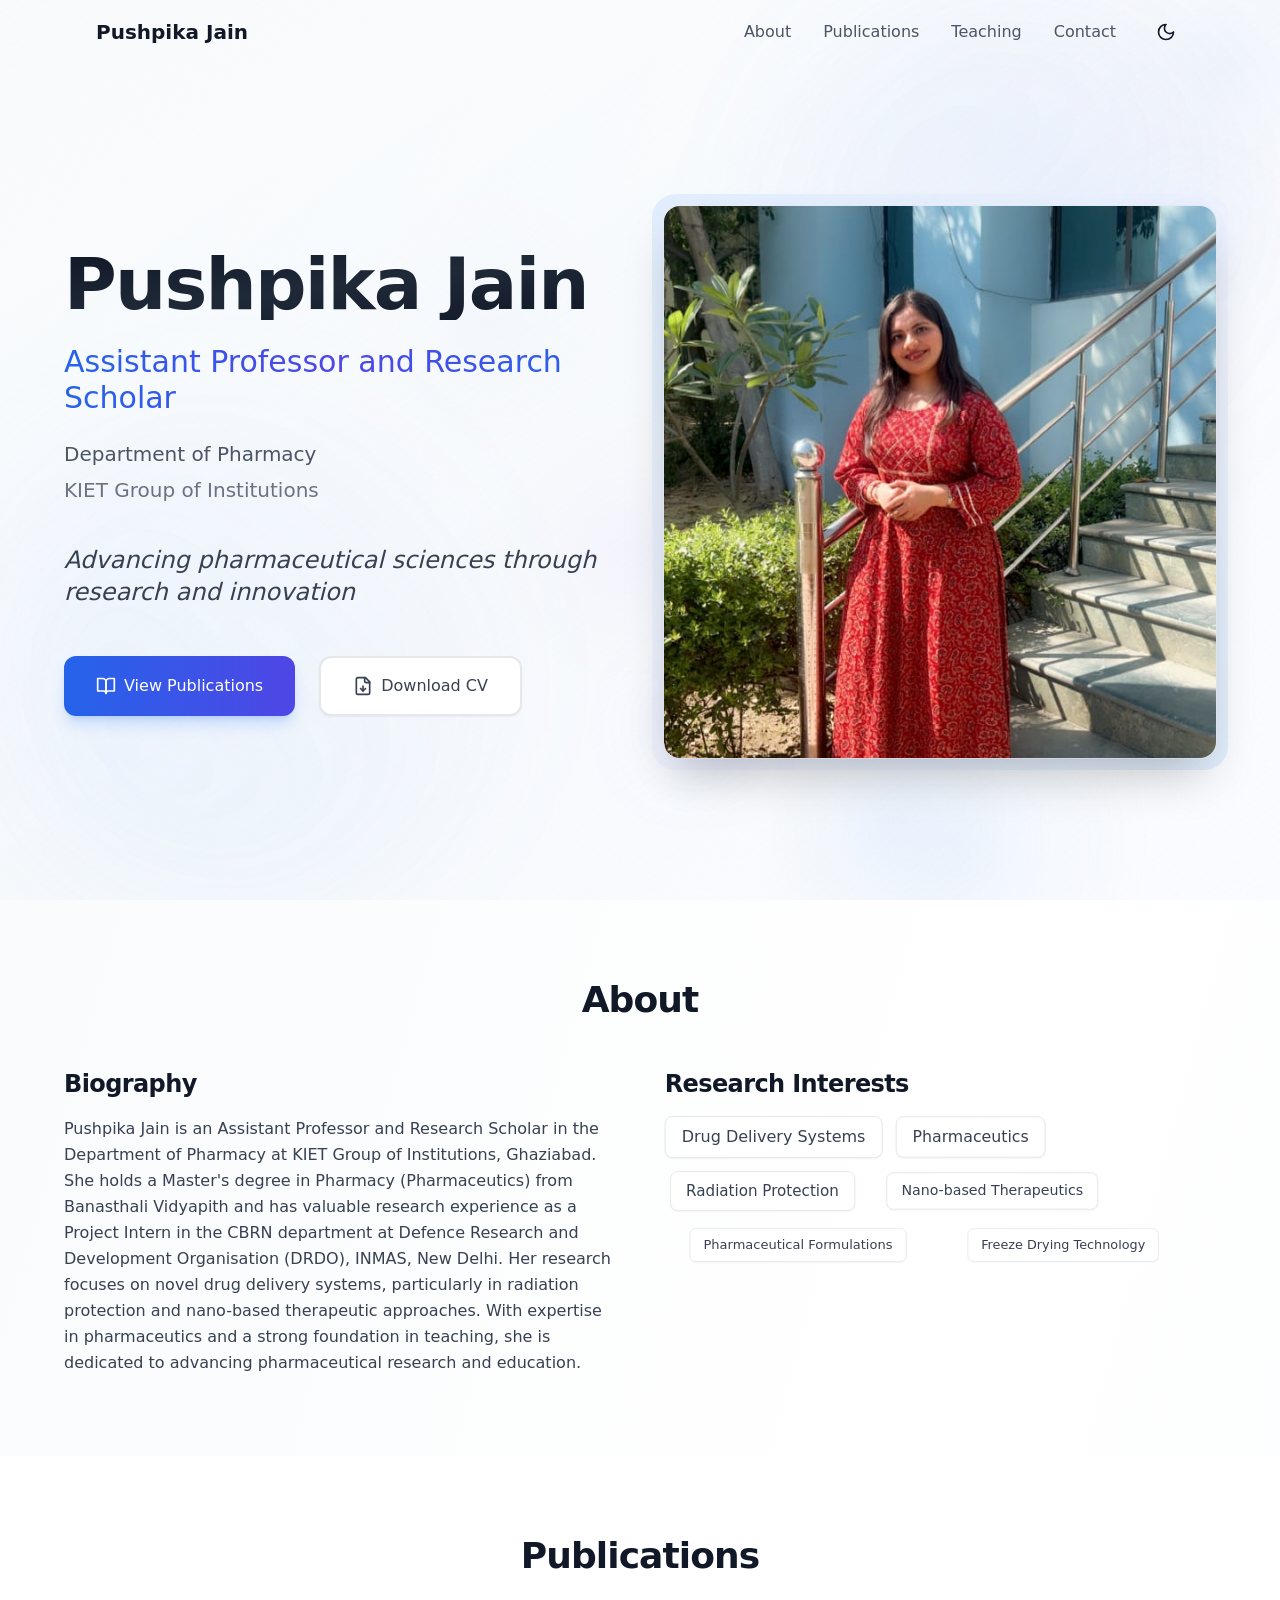
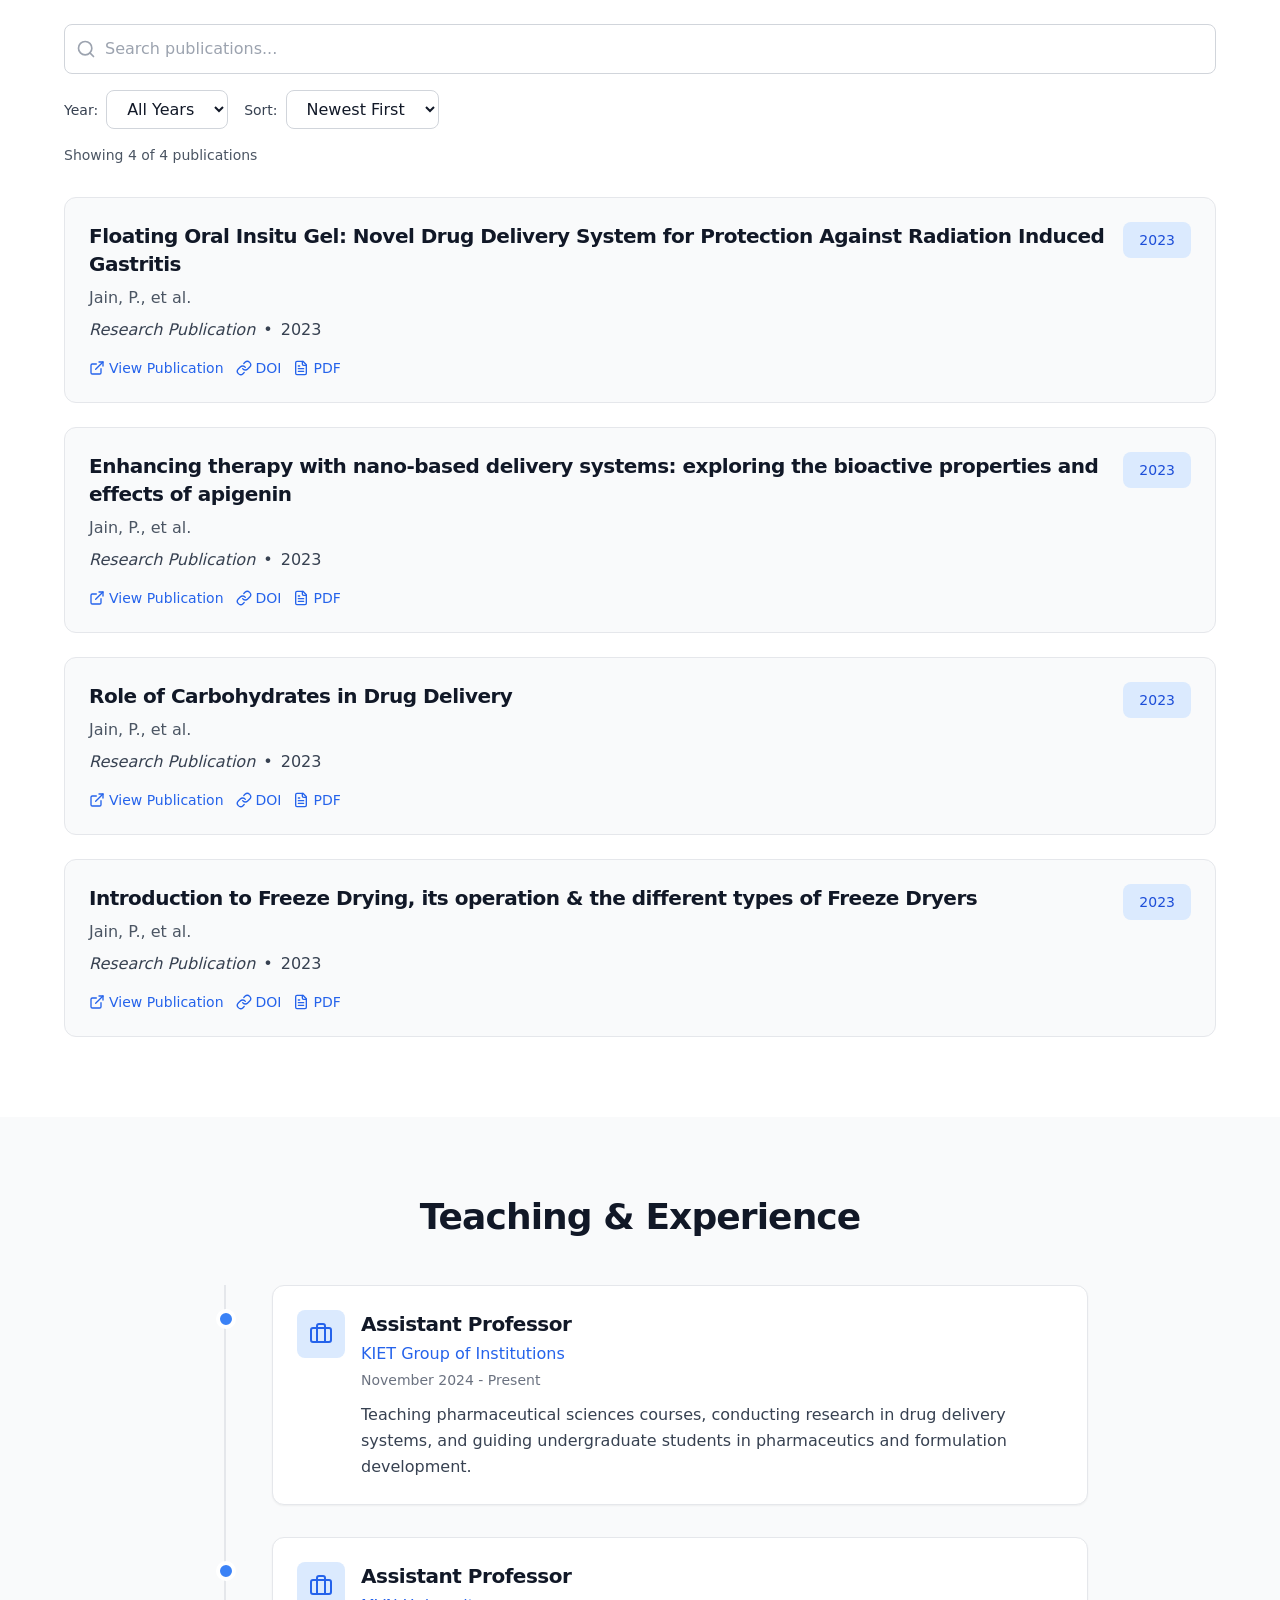
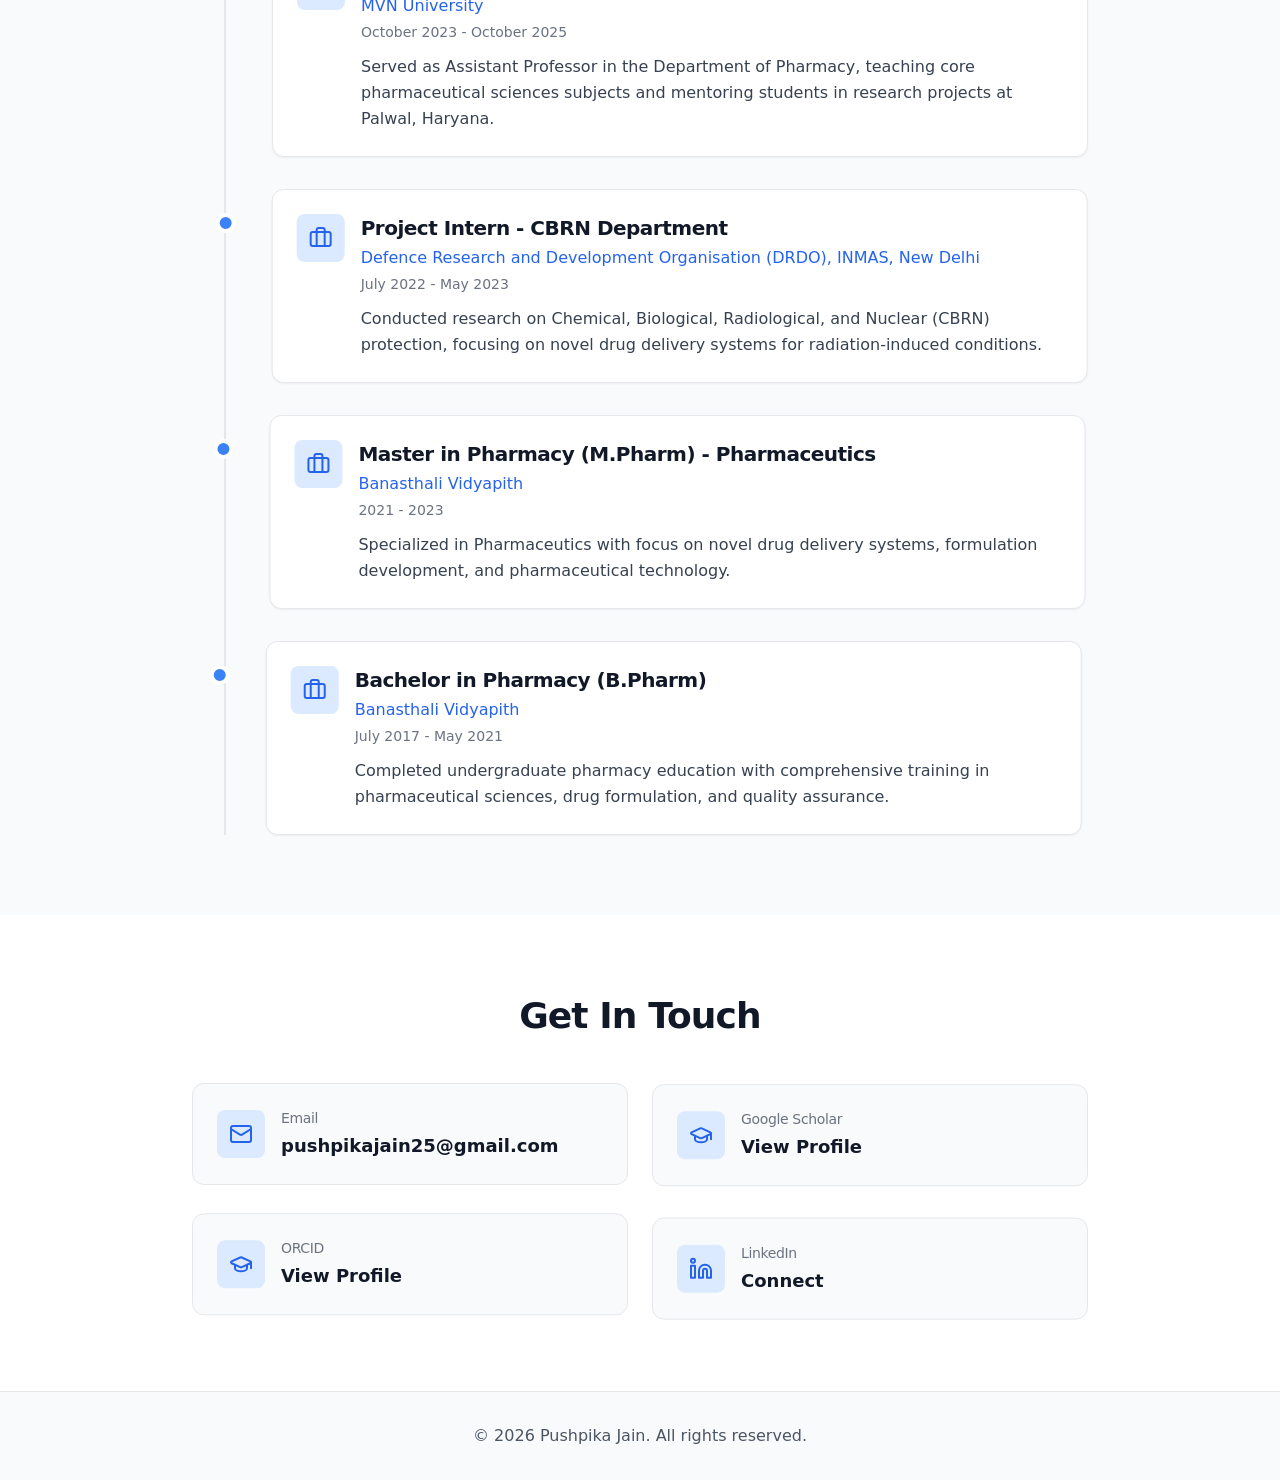
==== commit 3819d264: "Deploy from private repo pushpikajain/pushpika-portfolio@516acedbc15a8050fd11e505888b4fb431a8da23" ====
--- a/index.html
+++ b/index.html
@@ -1 +1 @@
-<!DOCTYPE html><html lang="en"><head><meta charSet="utf-8"/><meta name="viewport" content="width=device-width, initial-scale=1"/><link rel="preload" as="image" href="/profile.jpg"/><link rel="stylesheet" href="/_next/static/css/08c799ea34d5ce09.css" data-precedence="next"/><link rel="preload" as="script" fetchPriority="low" href="/_next/static/chunks/webpack-c8441f2d519541e3.js"/><script src="/_next/static/chunks/fd9d1056-b11b2651f33aae7f.js" async=""></script><script src="/_next/static/chunks/117-68a967612ebc79ed.js" async=""></script><script src="/_next/static/chunks/main-app-9dab94c5ef815abc.js" async=""></script><script src="/_next/static/chunks/423-659c9080f1805d1b.js" async=""></script><script src="/_next/static/chunks/app/page-e2ea149bd8e47713.js" async=""></script><script src="/_next/static/chunks/app/layout-43749db14897a22e.js" async=""></script><title>Pushpika Jain - Academic Portfolio</title><meta name="description" content="Assistant Professor and Research Scholar in Pharmacy at KIET Group of Institutions, Ghaziabad"/><meta name="keywords" content="pharmacy,pharmaceutics,drug delivery systems,DRDO,research scholar,pharmaceutical sciences"/><script src="/_next/static/chunks/polyfills-42372ed130431b0a.js" noModule=""></script></head><body><canvas class="fixed inset-0 pointer-events-none z-0" style="mix-blend-mode:normal"></canvas><div class="relative z-10"><nav class="fixed top-0 left-0 right-0 z-50 transition-all duration-300 bg-transparent"><div class="max-w-6xl mx-auto px-4 sm:px-6 lg:px-8"><div class="flex justify-between items-center h-16"><a href="#" class="text-xl font-bold text-gray-900 dark:text-white">Pushpika Jain</a><div class="hidden md:flex items-center space-x-8"><a href="#about" class="text-gray-600 dark:text-gray-300 hover:text-accent-600 dark:hover:text-accent-400 transition-colors">About</a><a href="#publications" class="text-gray-600 dark:text-gray-300 hover:text-accent-600 dark:hover:text-accent-400 transition-colors">Publications</a><a href="#teaching" class="text-gray-600 dark:text-gray-300 hover:text-accent-600 dark:hover:text-accent-400 transition-colors">Teaching</a><a href="#contact" class="text-gray-600 dark:text-gray-300 hover:text-accent-600 dark:hover:text-accent-400 transition-colors">Contact</a><button class="p-2 rounded-lg hover:bg-gray-100 dark:hover:bg-gray-800 transition-colors" aria-label="Toggle theme"><svg xmlns="http://www.w3.org/2000/svg" width="24" height="24" viewBox="0 0 24 24" fill="none" stroke="currentColor" stroke-width="2" stroke-linecap="round" stroke-linejoin="round" class="lucide lucide-moon w-5 h-5"><path d="M12 3a6 6 0 0 0 9 9 9 9 0 1 1-9-9Z"></path></svg></button></div><div class="md:hidden flex items-center space-x-2"><button class="p-2 rounded-lg hover:bg-gray-100 dark:hover:bg-gray-800 transition-colors" aria-label="Toggle theme"><svg xmlns="http://www.w3.org/2000/svg" width="24" height="24" viewBox="0 0 24 24" fill="none" stroke="currentColor" stroke-width="2" stroke-linecap="round" stroke-linejoin="round" class="lucide lucide-moon w-5 h-5"><path d="M12 3a6 6 0 0 0 9 9 9 9 0 1 1-9-9Z"></path></svg></button><button class="p-2 rounded-lg hover:bg-gray-100 dark:hover:bg-gray-800 transition-colors" aria-label="Toggle menu"><svg xmlns="http://www.w3.org/2000/svg" width="24" height="24" viewBox="0 0 24 24" fill="none" stroke="currentColor" stroke-width="2" stroke-linecap="round" stroke-linejoin="round" class="lucide lucide-menu w-6 h-6"><line x1="4" x2="20" y1="12" y2="12"></line><line x1="4" x2="20" y1="6" y2="6"></line><line x1="4" x2="20" y1="18" y2="18"></line></svg></button></div></div></div></nav><main><section class="min-h-screen flex items-center justify-center px-4 sm:px-6 lg:px-8 pt-16 relative overflow-hidden"><div class="absolute inset-0 bg-gradient-to-br from-slate-50 via-blue-50/30 to-indigo-50/40 dark:from-gray-950 dark:via-slate-900 dark:to-gray-950 animate-gradient"></div><div class="absolute top-0 right-0 w-[500px] h-[500px] bg-gradient-to-br from-blue-400/10 via-indigo-400/5 to-transparent dark:from-blue-600/20 dark:via-indigo-600/10 rounded-full blur-3xl float"></div><div class="absolute bottom-0 left-0 w-[500px] h-[500px] bg-gradient-to-tr from-accent-400/10 via-blue-400/5 to-transparent dark:from-accent-600/20 dark:via-blue-600/10 rounded-full blur-3xl float" style="animation-delay:3s"></div><div class="absolute inset-0 opacity-[0.015] dark:opacity-[0.03] bg-[url(&#x27;[data-uri]&#x27;)]"></div><div class="max-w-6xl w-full relative z-10"><div class="grid md:grid-cols-2 gap-12 items-center"><div style="opacity:0;transform:translateY(20px)"><h1 class="text-5xl md:text-6xl lg:text-7xl font-bold bg-gradient-to-br from-gray-900 via-gray-800 to-gray-900 dark:from-white dark:via-gray-100 dark:to-gray-300 bg-clip-text text-transparent mb-6 leading-tight tracking-tight" style="opacity:0;transform:translateY(20px)">Pushpika Jain</h1><p class="text-xl md:text-2xl lg:text-3xl font-medium bg-gradient-to-r from-blue-600 via-indigo-600 to-accent-600 dark:from-blue-400 dark:via-indigo-400 dark:to-accent-400 bg-clip-text text-transparent mb-6" style="opacity:0;transform:translateY(20px)">Assistant Professor and Research Scholar</p><p class="text-lg md:text-xl text-gray-600 dark:text-gray-400 mb-2 font-light" style="opacity:0;transform:translateY(20px)">Department of Pharmacy</p><p class="text-lg md:text-xl text-gray-500 dark:text-gray-500 mb-10 font-light" style="opacity:0;transform:translateY(20px)">KIET Group of Institutions</p><p class="text-xl md:text-2xl text-gray-700 dark:text-gray-300 mb-12 italic font-light max-w-2xl leading-relaxed" style="opacity:0;transform:translateY(20px)">Advancing pharmaceutical sciences through research and innovation</p><div class="flex flex-wrap gap-6" style="opacity:0;transform:translateY(20px)"><a href="#publications" class="group relative inline-flex items-center px-8 py-4 bg-gradient-to-r from-blue-600 to-indigo-600 hover:from-blue-700 hover:to-indigo-700 text-white rounded-xl transition-all duration-300 shadow-lg shadow-blue-500/25 hover:shadow-xl hover:shadow-blue-500/40 hover:-translate-y-0.5 overflow-hidden"><div class="absolute inset-0 shimmer opacity-0 group-hover:opacity-100"></div><svg xmlns="http://www.w3.org/2000/svg" width="24" height="24" viewBox="0 0 24 24" fill="none" stroke="currentColor" stroke-width="2" stroke-linecap="round" stroke-linejoin="round" class="lucide lucide-book-open w-5 h-5 mr-2 group-hover:scale-110 transition-transform relative z-10"><path d="M2 3h6a4 4 0 0 1 4 4v14a3 3 0 0 0-3-3H2z"></path><path d="M22 3h-6a4 4 0 0 0-4 4v14a3 3 0 0 1 3-3h7z"></path></svg><span class="font-medium relative z-10">View Publications</span></a><a href="/cv.pdf" class="group relative inline-flex items-center px-8 py-4 bg-white dark:bg-gray-900 border-2 border-gray-200 dark:border-gray-700 hover:border-blue-600 dark:hover:border-blue-500 text-gray-700 dark:text-gray-300 rounded-xl transition-all duration-300 shadow-sm hover:shadow-lg hover:-translate-y-0.5 overflow-hidden"><div class="absolute inset-0 shimmer opacity-0 group-hover:opacity-100"></div><svg xmlns="http://www.w3.org/2000/svg" width="24" height="24" viewBox="0 0 24 24" fill="none" stroke="currentColor" stroke-width="2" stroke-linecap="round" stroke-linejoin="round" class="lucide lucide-file-down w-5 h-5 mr-2 group-hover:scale-110 transition-transform relative z-10"><path d="M15 2H6a2 2 0 0 0-2 2v16a2 2 0 0 0 2 2h12a2 2 0 0 0 2-2V7Z"></path><path d="M14 2v4a2 2 0 0 0 2 2h4"></path><path d="M12 18v-6"></path><path d="m9 15 3 3 3-3"></path></svg><span class="font-medium relative z-10">Download CV</span></a></div></div><div class="relative group" style="opacity:0;transform:scale(0.95)"><div class="absolute -inset-6 bg-gradient-to-br from-blue-500/20 via-indigo-500/20 to-accent-500/20 dark:from-blue-400/30 dark:via-indigo-400/30 dark:to-accent-400/30 rounded-3xl blur-3xl opacity-0 group-hover:opacity-100 transition-opacity duration-700"></div><div class="absolute -inset-3 bg-gradient-to-br from-blue-100/80 via-indigo-50/60 to-accent-100/80 dark:from-blue-900/40 dark:via-indigo-900/30 dark:to-accent-900/40 rounded-3xl"></div><div class="relative aspect-square rounded-2xl shadow-2xl overflow-hidden bg-white dark:bg-gray-900 ring-1 ring-gray-200/50 dark:ring-gray-700/50 group-hover:ring-blue-500/50 dark:group-hover:ring-blue-400/50 transition-all duration-500"><img src="/profile.jpg" alt="Pushpika Jain" class="w-full h-full object-cover relative z-10 group-hover:scale-105 transition-transform duration-700"/><div class="absolute inset-0 bg-gradient-to-t from-gray-900/5 via-transparent to-transparent pointer-events-none"></div></div><div class="absolute -top-2 -right-2 w-16 h-16 bg-blue-500/10 dark:bg-blue-400/20 rounded-full blur-2xl"></div><div class="absolute -bottom-2 -left-2 w-20 h-20 bg-indigo-500/10 dark:bg-indigo-400/20 rounded-full blur-2xl"></div></div></div></div></section><section id="about" class="py-20 px-4 sm:px-6 lg:px-8 relative"><div class="max-w-6xl mx-auto relative z-10"><h2 class="text-3xl md:text-4xl font-bold text-gray-900 dark:text-white mb-12 text-center" style="opacity:0;transform:translateY(20px)">About</h2><div class="grid md:grid-cols-2 gap-12"><div style="opacity:0;transform:translateX(-20px)"><h3 class="text-2xl font-semibold text-gray-900 dark:text-white mb-4">Biography</h3><p class="text-gray-700 dark:text-gray-300 leading-relaxed">Pushpika Jain is an Assistant Professor and Research Scholar in the Department of Pharmacy at KIET Group of Institutions, Ghaziabad. She holds a Master&#x27;s degree in Pharmacy (Pharmaceutics) from Banasthali Vidyapith and has valuable research experience as a Project Intern in the CBRN department at Defence Research and Development Organisation (DRDO), INMAS, New Delhi. Her research focuses on novel drug delivery systems, particularly in radiation protection and nano-based therapeutic approaches. With expertise in pharmaceutics and a strong foundation in teaching, she is dedicated to advancing pharmaceutical research and education.</p></div><div style="opacity:0;transform:translateX(20px)"><h3 class="text-2xl font-semibold text-gray-900 dark:text-white mb-4">Research Interests</h3><div class="flex flex-wrap gap-3"><span class="px-4 py-2 bg-white dark:bg-gray-800 text-gray-700 dark:text-gray-300 rounded-lg shadow-sm border border-gray-200 dark:border-gray-700 hover:border-accent-400 dark:hover:border-accent-600 transition-colors" style="opacity:0;transform:scale(0.8)">Drug Delivery Systems</span><span class="px-4 py-2 bg-white dark:bg-gray-800 text-gray-700 dark:text-gray-300 rounded-lg shadow-sm border border-gray-200 dark:border-gray-700 hover:border-accent-400 dark:hover:border-accent-600 transition-colors" style="opacity:0;transform:scale(0.8)">Pharmaceutics</span><span class="px-4 py-2 bg-white dark:bg-gray-800 text-gray-700 dark:text-gray-300 rounded-lg shadow-sm border border-gray-200 dark:border-gray-700 hover:border-accent-400 dark:hover:border-accent-600 transition-colors" style="opacity:0;transform:scale(0.8)">Radiation Protection</span><span class="px-4 py-2 bg-white dark:bg-gray-800 text-gray-700 dark:text-gray-300 rounded-lg shadow-sm border border-gray-200 dark:border-gray-700 hover:border-accent-400 dark:hover:border-accent-600 transition-colors" style="opacity:0;transform:scale(0.8)">Nano-based Therapeutics</span><span class="px-4 py-2 bg-white dark:bg-gray-800 text-gray-700 dark:text-gray-300 rounded-lg shadow-sm border border-gray-200 dark:border-gray-700 hover:border-accent-400 dark:hover:border-accent-600 transition-colors" style="opacity:0;transform:scale(0.8)">Pharmaceutical Formulations</span><span class="px-4 py-2 bg-white dark:bg-gray-800 text-gray-700 dark:text-gray-300 rounded-lg shadow-sm border border-gray-200 dark:border-gray-700 hover:border-accent-400 dark:hover:border-accent-600 transition-colors" style="opacity:0;transform:scale(0.8)">Freeze Drying Technology</span></div></div></div></div></section><section id="publications" class="py-20 px-4 sm:px-6 lg:px-8 bg-white dark:bg-gray-950"><div class="max-w-6xl mx-auto"><h2 class="text-3xl md:text-4xl font-bold text-gray-900 dark:text-white mb-12 text-center" style="opacity:0;transform:translateY(20px)">Publications</h2><div class="mb-8 space-y-4" style="opacity:0;transform:translateY(20px)"><div class="relative"><svg xmlns="http://www.w3.org/2000/svg" width="24" height="24" viewBox="0 0 24 24" fill="none" stroke="currentColor" stroke-width="2" stroke-linecap="round" stroke-linejoin="round" class="lucide lucide-search absolute left-3 top-1/2 transform -translate-y-1/2 text-gray-400 w-5 h-5"><circle cx="11" cy="11" r="8"></circle><path d="m21 21-4.3-4.3"></path></svg><input type="text" placeholder="Search publications..." class="w-full pl-10 pr-4 py-3 border border-gray-300 dark:border-gray-700 rounded-lg bg-white dark:bg-gray-900 text-gray-900 dark:text-white focus:ring-2 focus:ring-accent-500 focus:border-transparent outline-none transition-all" value=""/></div><div class="flex flex-wrap gap-4"><div class="flex items-center gap-2"><label class="text-sm font-medium text-gray-700 dark:text-gray-300">Year:</label><select class="px-4 py-2 border border-gray-300 dark:border-gray-700 rounded-lg bg-white dark:bg-gray-900 text-gray-900 dark:text-white focus:ring-2 focus:ring-accent-500 focus:border-transparent outline-none transition-all"><option value="all" selected="">All Years</option><option value="2023">2023</option></select></div><div class="flex items-center gap-2"><label class="text-sm font-medium text-gray-700 dark:text-gray-300">Sort:</label><select class="px-4 py-2 border border-gray-300 dark:border-gray-700 rounded-lg bg-white dark:bg-gray-900 text-gray-900 dark:text-white focus:ring-2 focus:ring-accent-500 focus:border-transparent outline-none transition-all"><option value="newest" selected="">Newest First</option><option value="oldest">Oldest First</option></select></div></div><p class="text-sm text-gray-600 dark:text-gray-400">Showing <!-- -->4<!-- --> of <!-- -->4<!-- --> publications</p></div><div class="space-y-6"><div class="group p-6 bg-gray-50 dark:bg-gray-900 rounded-xl border border-gray-200 dark:border-gray-800 hover:border-accent-400 dark:hover:border-accent-600 hover:shadow-lg transition-all duration-300" style="opacity:0;transform:translateY(20px)"><div class="flex flex-col md:flex-row md:items-start md:justify-between gap-4"><div class="flex-1"><h3 class="text-xl font-semibold text-gray-900 dark:text-white mb-2 group-hover:text-accent-600 dark:group-hover:text-accent-400 transition-colors">Floating Oral Insitu Gel: Novel Drug Delivery System for Protection Against Radiation Induced Gastritis</h3><p class="text-gray-600 dark:text-gray-400 mb-2">Jain, P., et al.</p><p class="text-gray-700 dark:text-gray-300 mb-2"><span class="italic">Research Publication</span><span class="mx-2">•</span><span class="font-medium">2023</span></p><div class="flex flex-wrap gap-3 mt-4"><a href="#" target="_blank" rel="noopener noreferrer" class="inline-flex items-center text-sm text-accent-600 dark:text-accent-400 hover:text-accent-700 dark:hover:text-accent-300 transition-colors"><svg xmlns="http://www.w3.org/2000/svg" width="24" height="24" viewBox="0 0 24 24" fill="none" stroke="currentColor" stroke-width="2" stroke-linecap="round" stroke-linejoin="round" class="lucide lucide-external-link w-4 h-4 mr-1"><path d="M15 3h6v6"></path><path d="M10 14 21 3"></path><path d="M18 13v6a2 2 0 0 1-2 2H5a2 2 0 0 1-2-2V8a2 2 0 0 1 2-2h6"></path></svg>View Publication</a><a href="#" target="_blank" rel="noopener noreferrer" class="inline-flex items-center text-sm text-accent-600 dark:text-accent-400 hover:text-accent-700 dark:hover:text-accent-300 transition-colors"><svg xmlns="http://www.w3.org/2000/svg" width="24" height="24" viewBox="0 0 24 24" fill="none" stroke="currentColor" stroke-width="2" stroke-linecap="round" stroke-linejoin="round" class="lucide lucide-link w-4 h-4 mr-1"><path d="M10 13a5 5 0 0 0 7.54.54l3-3a5 5 0 0 0-7.07-7.07l-1.72 1.71"></path><path d="M14 11a5 5 0 0 0-7.54-.54l-3 3a5 5 0 0 0 7.07 7.07l1.71-1.71"></path></svg>DOI</a><a href="#" target="_blank" rel="noopener noreferrer" class="inline-flex items-center text-sm text-accent-600 dark:text-accent-400 hover:text-accent-700 dark:hover:text-accent-300 transition-colors"><svg xmlns="http://www.w3.org/2000/svg" width="24" height="24" viewBox="0 0 24 24" fill="none" stroke="currentColor" stroke-width="2" stroke-linecap="round" stroke-linejoin="round" class="lucide lucide-file-text w-4 h-4 mr-1"><path d="M15 2H6a2 2 0 0 0-2 2v16a2 2 0 0 0 2 2h12a2 2 0 0 0 2-2V7Z"></path><path d="M14 2v4a2 2 0 0 0 2 2h4"></path><path d="M10 9H8"></path><path d="M16 13H8"></path><path d="M16 17H8"></path></svg>PDF</a></div></div><div class="flex-shrink-0"><div class="px-4 py-2 bg-accent-100 dark:bg-accent-900/30 text-accent-700 dark:text-accent-300 rounded-lg text-sm font-medium">2023</div></div></div></div><div class="group p-6 bg-gray-50 dark:bg-gray-900 rounded-xl border border-gray-200 dark:border-gray-800 hover:border-accent-400 dark:hover:border-accent-600 hover:shadow-lg transition-all duration-300" style="opacity:0;transform:translateY(20px)"><div class="flex flex-col md:flex-row md:items-start md:justify-between gap-4"><div class="flex-1"><h3 class="text-xl font-semibold text-gray-900 dark:text-white mb-2 group-hover:text-accent-600 dark:group-hover:text-accent-400 transition-colors">Enhancing therapy with nano-based delivery systems: exploring the bioactive properties and effects of apigenin</h3><p class="text-gray-600 dark:text-gray-400 mb-2">Jain, P., et al.</p><p class="text-gray-700 dark:text-gray-300 mb-2"><span class="italic">Research Publication</span><span class="mx-2">•</span><span class="font-medium">2023</span></p><div class="flex flex-wrap gap-3 mt-4"><a href="#" target="_blank" rel="noopener noreferrer" class="inline-flex items-center text-sm text-accent-600 dark:text-accent-400 hover:text-accent-700 dark:hover:text-accent-300 transition-colors"><svg xmlns="http://www.w3.org/2000/svg" width="24" height="24" viewBox="0 0 24 24" fill="none" stroke="currentColor" stroke-width="2" stroke-linecap="round" stroke-linejoin="round" class="lucide lucide-external-link w-4 h-4 mr-1"><path d="M15 3h6v6"></path><path d="M10 14 21 3"></path><path d="M18 13v6a2 2 0 0 1-2 2H5a2 2 0 0 1-2-2V8a2 2 0 0 1 2-2h6"></path></svg>View Publication</a><a href="#" target="_blank" rel="noopener noreferrer" class="inline-flex items-center text-sm text-accent-600 dark:text-accent-400 hover:text-accent-700 dark:hover:text-accent-300 transition-colors"><svg xmlns="http://www.w3.org/2000/svg" width="24" height="24" viewBox="0 0 24 24" fill="none" stroke="currentColor" stroke-width="2" stroke-linecap="round" stroke-linejoin="round" class="lucide lucide-link w-4 h-4 mr-1"><path d="M10 13a5 5 0 0 0 7.54.54l3-3a5 5 0 0 0-7.07-7.07l-1.72 1.71"></path><path d="M14 11a5 5 0 0 0-7.54-.54l-3 3a5 5 0 0 0 7.07 7.07l1.71-1.71"></path></svg>DOI</a><a href="#" target="_blank" rel="noopener noreferrer" class="inline-flex items-center text-sm text-accent-600 dark:text-accent-400 hover:text-accent-700 dark:hover:text-accent-300 transition-colors"><svg xmlns="http://www.w3.org/2000/svg" width="24" height="24" viewBox="0 0 24 24" fill="none" stroke="currentColor" stroke-width="2" stroke-linecap="round" stroke-linejoin="round" class="lucide lucide-file-text w-4 h-4 mr-1"><path d="M15 2H6a2 2 0 0 0-2 2v16a2 2 0 0 0 2 2h12a2 2 0 0 0 2-2V7Z"></path><path d="M14 2v4a2 2 0 0 0 2 2h4"></path><path d="M10 9H8"></path><path d="M16 13H8"></path><path d="M16 17H8"></path></svg>PDF</a></div></div><div class="flex-shrink-0"><div class="px-4 py-2 bg-accent-100 dark:bg-accent-900/30 text-accent-700 dark:text-accent-300 rounded-lg text-sm font-medium">2023</div></div></div></div><div class="group p-6 bg-gray-50 dark:bg-gray-900 rounded-xl border border-gray-200 dark:border-gray-800 hover:border-accent-400 dark:hover:border-accent-600 hover:shadow-lg transition-all duration-300" style="opacity:0;transform:translateY(20px)"><div class="flex flex-col md:flex-row md:items-start md:justify-between gap-4"><div class="flex-1"><h3 class="text-xl font-semibold text-gray-900 dark:text-white mb-2 group-hover:text-accent-600 dark:group-hover:text-accent-400 transition-colors">Role of Carbohydrates in Drug Delivery</h3><p class="text-gray-600 dark:text-gray-400 mb-2">Jain, P., et al.</p><p class="text-gray-700 dark:text-gray-300 mb-2"><span class="italic">Research Publication</span><span class="mx-2">•</span><span class="font-medium">2023</span></p><div class="flex flex-wrap gap-3 mt-4"><a href="#" target="_blank" rel="noopener noreferrer" class="inline-flex items-center text-sm text-accent-600 dark:text-accent-400 hover:text-accent-700 dark:hover:text-accent-300 transition-colors"><svg xmlns="http://www.w3.org/2000/svg" width="24" height="24" viewBox="0 0 24 24" fill="none" stroke="currentColor" stroke-width="2" stroke-linecap="round" stroke-linejoin="round" class="lucide lucide-external-link w-4 h-4 mr-1"><path d="M15 3h6v6"></path><path d="M10 14 21 3"></path><path d="M18 13v6a2 2 0 0 1-2 2H5a2 2 0 0 1-2-2V8a2 2 0 0 1 2-2h6"></path></svg>View Publication</a><a href="#" target="_blank" rel="noopener noreferrer" class="inline-flex items-center text-sm text-accent-600 dark:text-accent-400 hover:text-accent-700 dark:hover:text-accent-300 transition-colors"><svg xmlns="http://www.w3.org/2000/svg" width="24" height="24" viewBox="0 0 24 24" fill="none" stroke="currentColor" stroke-width="2" stroke-linecap="round" stroke-linejoin="round" class="lucide lucide-link w-4 h-4 mr-1"><path d="M10 13a5 5 0 0 0 7.54.54l3-3a5 5 0 0 0-7.07-7.07l-1.72 1.71"></path><path d="M14 11a5 5 0 0 0-7.54-.54l-3 3a5 5 0 0 0 7.07 7.07l1.71-1.71"></path></svg>DOI</a><a href="#" target="_blank" rel="noopener noreferrer" class="inline-flex items-center text-sm text-accent-600 dark:text-accent-400 hover:text-accent-700 dark:hover:text-accent-300 transition-colors"><svg xmlns="http://www.w3.org/2000/svg" width="24" height="24" viewBox="0 0 24 24" fill="none" stroke="currentColor" stroke-width="2" stroke-linecap="round" stroke-linejoin="round" class="lucide lucide-file-text w-4 h-4 mr-1"><path d="M15 2H6a2 2 0 0 0-2 2v16a2 2 0 0 0 2 2h12a2 2 0 0 0 2-2V7Z"></path><path d="M14 2v4a2 2 0 0 0 2 2h4"></path><path d="M10 9H8"></path><path d="M16 13H8"></path><path d="M16 17H8"></path></svg>PDF</a></div></div><div class="flex-shrink-0"><div class="px-4 py-2 bg-accent-100 dark:bg-accent-900/30 text-accent-700 dark:text-accent-300 rounded-lg text-sm font-medium">2023</div></div></div></div><div class="group p-6 bg-gray-50 dark:bg-gray-900 rounded-xl border border-gray-200 dark:border-gray-800 hover:border-accent-400 dark:hover:border-accent-600 hover:shadow-lg transition-all duration-300" style="opacity:0;transform:translateY(20px)"><div class="flex flex-col md:flex-row md:items-start md:justify-between gap-4"><div class="flex-1"><h3 class="text-xl font-semibold text-gray-900 dark:text-white mb-2 group-hover:text-accent-600 dark:group-hover:text-accent-400 transition-colors">Introduction to Freeze Drying, its operation &amp; the different types of Freeze Dryers</h3><p class="text-gray-600 dark:text-gray-400 mb-2">Jain, P., et al.</p><p class="text-gray-700 dark:text-gray-300 mb-2"><span class="italic">Research Publication</span><span class="mx-2">•</span><span class="font-medium">2023</span></p><div class="flex flex-wrap gap-3 mt-4"><a href="#" target="_blank" rel="noopener noreferrer" class="inline-flex items-center text-sm text-accent-600 dark:text-accent-400 hover:text-accent-700 dark:hover:text-accent-300 transition-colors"><svg xmlns="http://www.w3.org/2000/svg" width="24" height="24" viewBox="0 0 24 24" fill="none" stroke="currentColor" stroke-width="2" stroke-linecap="round" stroke-linejoin="round" class="lucide lucide-external-link w-4 h-4 mr-1"><path d="M15 3h6v6"></path><path d="M10 14 21 3"></path><path d="M18 13v6a2 2 0 0 1-2 2H5a2 2 0 0 1-2-2V8a2 2 0 0 1 2-2h6"></path></svg>View Publication</a><a href="#" target="_blank" rel="noopener noreferrer" class="inline-flex items-center text-sm text-accent-600 dark:text-accent-400 hover:text-accent-700 dark:hover:text-accent-300 transition-colors"><svg xmlns="http://www.w3.org/2000/svg" width="24" height="24" viewBox="0 0 24 24" fill="none" stroke="currentColor" stroke-width="2" stroke-linecap="round" stroke-linejoin="round" class="lucide lucide-link w-4 h-4 mr-1"><path d="M10 13a5 5 0 0 0 7.54.54l3-3a5 5 0 0 0-7.07-7.07l-1.72 1.71"></path><path d="M14 11a5 5 0 0 0-7.54-.54l-3 3a5 5 0 0 0 7.07 7.07l1.71-1.71"></path></svg>DOI</a><a href="#" target="_blank" rel="noopener noreferrer" class="inline-flex items-center text-sm text-accent-600 dark:text-accent-400 hover:text-accent-700 dark:hover:text-accent-300 transition-colors"><svg xmlns="http://www.w3.org/2000/svg" width="24" height="24" viewBox="0 0 24 24" fill="none" stroke="currentColor" stroke-width="2" stroke-linecap="round" stroke-linejoin="round" class="lucide lucide-file-text w-4 h-4 mr-1"><path d="M15 2H6a2 2 0 0 0-2 2v16a2 2 0 0 0 2 2h12a2 2 0 0 0 2-2V7Z"></path><path d="M14 2v4a2 2 0 0 0 2 2h4"></path><path d="M10 9H8"></path><path d="M16 13H8"></path><path d="M16 17H8"></path></svg>PDF</a></div></div><div class="flex-shrink-0"><div class="px-4 py-2 bg-accent-100 dark:bg-accent-900/30 text-accent-700 dark:text-accent-300 rounded-lg text-sm font-medium">2023</div></div></div></div></div></div></section><section id="teaching" class="py-20 px-4 sm:px-6 lg:px-8 bg-gray-50 dark:bg-gray-900"><div class="max-w-4xl mx-auto"><h2 class="text-3xl md:text-4xl font-bold text-gray-900 dark:text-white mb-12 text-center" style="opacity:0;transform:translateY(20px)">Teaching &amp; Experience</h2><div class="relative"><div class="absolute left-8 top-0 bottom-0 w-0.5 bg-gray-200 dark:bg-gray-700 hidden md:block"></div><div class="space-y-8"><div class="relative md:pl-20" style="opacity:0;transform:translateX(-20px)"><div class="absolute left-6 top-6 w-5 h-5 bg-accent-500 rounded-full border-4 border-white dark:border-gray-900 hidden md:block"></div><div class="p-6 bg-white dark:bg-gray-800 rounded-xl shadow-sm border border-gray-200 dark:border-gray-700 hover:shadow-md transition-shadow"><div class="flex items-start gap-4"><div class="p-3 bg-accent-100 dark:bg-accent-900/30 rounded-lg flex-shrink-0"><svg xmlns="http://www.w3.org/2000/svg" width="24" height="24" viewBox="0 0 24 24" fill="none" stroke="currentColor" stroke-width="2" stroke-linecap="round" stroke-linejoin="round" class="lucide lucide-briefcase w-6 h-6 text-accent-600 dark:text-accent-400"><path d="M16 20V4a2 2 0 0 0-2-2h-4a2 2 0 0 0-2 2v16"></path><rect width="20" height="14" x="2" y="6" rx="2"></rect></svg></div><div class="flex-1"><h3 class="text-xl font-semibold text-gray-900 dark:text-white mb-1">Assistant Professor</h3><p class="text-accent-600 dark:text-accent-400 font-medium mb-1">KIET Group of Institutions</p><p class="text-sm text-gray-500 dark:text-gray-400 mb-3">November 2024 - Present</p><p class="text-gray-700 dark:text-gray-300 leading-relaxed">Teaching pharmaceutical sciences courses, conducting research in drug delivery systems, and guiding undergraduate students in pharmaceutics and formulation development.</p></div></div></div></div><div class="relative md:pl-20" style="opacity:0;transform:translateX(-20px)"><div class="absolute left-6 top-6 w-5 h-5 bg-accent-500 rounded-full border-4 border-white dark:border-gray-900 hidden md:block"></div><div class="p-6 bg-white dark:bg-gray-800 rounded-xl shadow-sm border border-gray-200 dark:border-gray-700 hover:shadow-md transition-shadow"><div class="flex items-start gap-4"><div class="p-3 bg-accent-100 dark:bg-accent-900/30 rounded-lg flex-shrink-0"><svg xmlns="http://www.w3.org/2000/svg" width="24" height="24" viewBox="0 0 24 24" fill="none" stroke="currentColor" stroke-width="2" stroke-linecap="round" stroke-linejoin="round" class="lucide lucide-briefcase w-6 h-6 text-accent-600 dark:text-accent-400"><path d="M16 20V4a2 2 0 0 0-2-2h-4a2 2 0 0 0-2 2v16"></path><rect width="20" height="14" x="2" y="6" rx="2"></rect></svg></div><div class="flex-1"><h3 class="text-xl font-semibold text-gray-900 dark:text-white mb-1">Assistant Professor</h3><p class="text-accent-600 dark:text-accent-400 font-medium mb-1">MVN University</p><p class="text-sm text-gray-500 dark:text-gray-400 mb-3">October 2023 - October 2025</p><p class="text-gray-700 dark:text-gray-300 leading-relaxed">Served as Assistant Professor in the Department of Pharmacy, teaching core pharmaceutical sciences subjects and mentoring students in research projects at Palwal, Haryana.</p></div></div></div></div><div class="relative md:pl-20" style="opacity:0;transform:translateX(-20px)"><div class="absolute left-6 top-6 w-5 h-5 bg-accent-500 rounded-full border-4 border-white dark:border-gray-900 hidden md:block"></div><div class="p-6 bg-white dark:bg-gray-800 rounded-xl shadow-sm border border-gray-200 dark:border-gray-700 hover:shadow-md transition-shadow"><div class="flex items-start gap-4"><div class="p-3 bg-accent-100 dark:bg-accent-900/30 rounded-lg flex-shrink-0"><svg xmlns="http://www.w3.org/2000/svg" width="24" height="24" viewBox="0 0 24 24" fill="none" stroke="currentColor" stroke-width="2" stroke-linecap="round" stroke-linejoin="round" class="lucide lucide-briefcase w-6 h-6 text-accent-600 dark:text-accent-400"><path d="M16 20V4a2 2 0 0 0-2-2h-4a2 2 0 0 0-2 2v16"></path><rect width="20" height="14" x="2" y="6" rx="2"></rect></svg></div><div class="flex-1"><h3 class="text-xl font-semibold text-gray-900 dark:text-white mb-1">Project Intern - CBRN Department</h3><p class="text-accent-600 dark:text-accent-400 font-medium mb-1">Defence Research and Development Organisation (DRDO), INMAS, New Delhi</p><p class="text-sm text-gray-500 dark:text-gray-400 mb-3">July 2022 - May 2023</p><p class="text-gray-700 dark:text-gray-300 leading-relaxed">Conducted research on Chemical, Biological, Radiological, and Nuclear (CBRN) protection, focusing on novel drug delivery systems for radiation-induced conditions.</p></div></div></div></div><div class="relative md:pl-20" style="opacity:0;transform:translateX(-20px)"><div class="absolute left-6 top-6 w-5 h-5 bg-accent-500 rounded-full border-4 border-white dark:border-gray-900 hidden md:block"></div><div class="p-6 bg-white dark:bg-gray-800 rounded-xl shadow-sm border border-gray-200 dark:border-gray-700 hover:shadow-md transition-shadow"><div class="flex items-start gap-4"><div class="p-3 bg-accent-100 dark:bg-accent-900/30 rounded-lg flex-shrink-0"><svg xmlns="http://www.w3.org/2000/svg" width="24" height="24" viewBox="0 0 24 24" fill="none" stroke="currentColor" stroke-width="2" stroke-linecap="round" stroke-linejoin="round" class="lucide lucide-briefcase w-6 h-6 text-accent-600 dark:text-accent-400"><path d="M16 20V4a2 2 0 0 0-2-2h-4a2 2 0 0 0-2 2v16"></path><rect width="20" height="14" x="2" y="6" rx="2"></rect></svg></div><div class="flex-1"><h3 class="text-xl font-semibold text-gray-900 dark:text-white mb-1">Master in Pharmacy (M.Pharm) - Pharmaceutics</h3><p class="text-accent-600 dark:text-accent-400 font-medium mb-1">Banasthali Vidyapith</p><p class="text-sm text-gray-500 dark:text-gray-400 mb-3">2021 - 2023</p><p class="text-gray-700 dark:text-gray-300 leading-relaxed">Specialized in Pharmaceutics with focus on novel drug delivery systems, formulation development, and pharmaceutical technology.</p></div></div></div></div><div class="relative md:pl-20" style="opacity:0;transform:translateX(-20px)"><div class="absolute left-6 top-6 w-5 h-5 bg-accent-500 rounded-full border-4 border-white dark:border-gray-900 hidden md:block"></div><div class="p-6 bg-white dark:bg-gray-800 rounded-xl shadow-sm border border-gray-200 dark:border-gray-700 hover:shadow-md transition-shadow"><div class="flex items-start gap-4"><div class="p-3 bg-accent-100 dark:bg-accent-900/30 rounded-lg flex-shrink-0"><svg xmlns="http://www.w3.org/2000/svg" width="24" height="24" viewBox="0 0 24 24" fill="none" stroke="currentColor" stroke-width="2" stroke-linecap="round" stroke-linejoin="round" class="lucide lucide-briefcase w-6 h-6 text-accent-600 dark:text-accent-400"><path d="M16 20V4a2 2 0 0 0-2-2h-4a2 2 0 0 0-2 2v16"></path><rect width="20" height="14" x="2" y="6" rx="2"></rect></svg></div><div class="flex-1"><h3 class="text-xl font-semibold text-gray-900 dark:text-white mb-1">Bachelor in Pharmacy (B.Pharm)</h3><p class="text-accent-600 dark:text-accent-400 font-medium mb-1">Banasthali Vidyapith</p><p class="text-sm text-gray-500 dark:text-gray-400 mb-3">July 2017 - May 2021</p><p class="text-gray-700 dark:text-gray-300 leading-relaxed">Completed undergraduate pharmacy education with comprehensive training in pharmaceutical sciences, drug formulation, and quality assurance.</p></div></div></div></div></div></div></div></section><section id="contact" class="py-20 px-4 sm:px-6 lg:px-8 bg-white dark:bg-gray-950"><div class="max-w-4xl mx-auto"><h2 class="text-3xl md:text-4xl font-bold text-gray-900 dark:text-white mb-12 text-center" style="opacity:0;transform:translateY(20px)">Get In Touch</h2><div class="grid sm:grid-cols-2 gap-6"><a href="mailto:pushpikajain25@gmail.com" class="group p-6 bg-gray-50 dark:bg-gray-900 rounded-xl border border-gray-200 dark:border-gray-800 hover:border-accent-400 dark:hover:border-accent-600 hover:shadow-lg transition-all duration-300" style="opacity:0;transform:translateY(20px)"><div class="flex items-center gap-4"><div class="p-3 bg-accent-100 dark:bg-accent-900/30 rounded-lg group-hover:bg-accent-200 dark:group-hover:bg-accent-900/50 transition-colors"><svg xmlns="http://www.w3.org/2000/svg" width="24" height="24" viewBox="0 0 24 24" fill="none" stroke="currentColor" stroke-width="2" stroke-linecap="round" stroke-linejoin="round" class="lucide lucide-mail w-6 h-6 text-accent-600 dark:text-accent-400"><rect width="20" height="16" x="2" y="4" rx="2"></rect><path d="m22 7-8.97 5.7a1.94 1.94 0 0 1-2.06 0L2 7"></path></svg></div><div><h3 class="text-sm font-medium text-gray-500 dark:text-gray-400 mb-1">Email</h3><p class="text-lg font-semibold text-gray-900 dark:text-white group-hover:text-accent-600 dark:group-hover:text-accent-400 transition-colors">pushpikajain25@gmail.com</p></div></div></a><a href="https://scholar.google.com/" target="_blank" rel="noopener noreferrer" class="group p-6 bg-gray-50 dark:bg-gray-900 rounded-xl border border-gray-200 dark:border-gray-800 hover:border-accent-400 dark:hover:border-accent-600 hover:shadow-lg transition-all duration-300" style="opacity:0;transform:translateY(20px)"><div class="flex items-center gap-4"><div class="p-3 bg-accent-100 dark:bg-accent-900/30 rounded-lg group-hover:bg-accent-200 dark:group-hover:bg-accent-900/50 transition-colors"><svg xmlns="http://www.w3.org/2000/svg" width="24" height="24" viewBox="0 0 24 24" fill="none" stroke="currentColor" stroke-width="2" stroke-linecap="round" stroke-linejoin="round" class="lucide lucide-graduation-cap w-6 h-6 text-accent-600 dark:text-accent-400"><path d="M21.42 10.922a1 1 0 0 0-.019-1.838L12.83 5.18a2 2 0 0 0-1.66 0L2.6 9.08a1 1 0 0 0 0 1.832l8.57 3.908a2 2 0 0 0 1.66 0z"></path><path d="M22 10v6"></path><path d="M6 12.5V16a6 3 0 0 0 12 0v-3.5"></path></svg></div><div><h3 class="text-sm font-medium text-gray-500 dark:text-gray-400 mb-1">Google Scholar</h3><p class="text-lg font-semibold text-gray-900 dark:text-white group-hover:text-accent-600 dark:group-hover:text-accent-400 transition-colors">View Profile</p></div></div></a><a href="https://orcid.org/" target="_blank" rel="noopener noreferrer" class="group p-6 bg-gray-50 dark:bg-gray-900 rounded-xl border border-gray-200 dark:border-gray-800 hover:border-accent-400 dark:hover:border-accent-600 hover:shadow-lg transition-all duration-300" style="opacity:0;transform:translateY(20px)"><div class="flex items-center gap-4"><div class="p-3 bg-accent-100 dark:bg-accent-900/30 rounded-lg group-hover:bg-accent-200 dark:group-hover:bg-accent-900/50 transition-colors"><svg xmlns="http://www.w3.org/2000/svg" width="24" height="24" viewBox="0 0 24 24" fill="none" stroke="currentColor" stroke-width="2" stroke-linecap="round" stroke-linejoin="round" class="lucide lucide-graduation-cap w-6 h-6 text-accent-600 dark:text-accent-400"><path d="M21.42 10.922a1 1 0 0 0-.019-1.838L12.83 5.18a2 2 0 0 0-1.66 0L2.6 9.08a1 1 0 0 0 0 1.832l8.57 3.908a2 2 0 0 0 1.66 0z"></path><path d="M22 10v6"></path><path d="M6 12.5V16a6 3 0 0 0 12 0v-3.5"></path></svg></div><div><h3 class="text-sm font-medium text-gray-500 dark:text-gray-400 mb-1">ORCID</h3><p class="text-lg font-semibold text-gray-900 dark:text-white group-hover:text-accent-600 dark:group-hover:text-accent-400 transition-colors">View Profile</p></div></div></a><a href="https://www.linkedin.com/in/pushpikajain-4aa66b233" target="_blank" rel="noopener noreferrer" class="group p-6 bg-gray-50 dark:bg-gray-900 rounded-xl border border-gray-200 dark:border-gray-800 hover:border-accent-400 dark:hover:border-accent-600 hover:shadow-lg transition-all duration-300" style="opacity:0;transform:translateY(20px)"><div class="flex items-center gap-4"><div class="p-3 bg-accent-100 dark:bg-accent-900/30 rounded-lg group-hover:bg-accent-200 dark:group-hover:bg-accent-900/50 transition-colors"><svg xmlns="http://www.w3.org/2000/svg" width="24" height="24" viewBox="0 0 24 24" fill="none" stroke="currentColor" stroke-width="2" stroke-linecap="round" stroke-linejoin="round" class="lucide lucide-linkedin w-6 h-6 text-accent-600 dark:text-accent-400"><path d="M16 8a6 6 0 0 1 6 6v7h-4v-7a2 2 0 0 0-2-2 2 2 0 0 0-2 2v7h-4v-7a6 6 0 0 1 6-6z"></path><rect width="4" height="12" x="2" y="9"></rect><circle cx="4" cy="4" r="2"></circle></svg></div><div><h3 class="text-sm font-medium text-gray-500 dark:text-gray-400 mb-1">LinkedIn</h3><p class="text-lg font-semibold text-gray-900 dark:text-white group-hover:text-accent-600 dark:group-hover:text-accent-400 transition-colors">Connect</p></div></div></a></div></div></section></main><footer class="py-8 px-4 sm:px-6 lg:px-8 bg-gray-50 dark:bg-gray-900 border-t border-gray-200 dark:border-gray-800"><div class="max-w-6xl mx-auto text-center"><p class="text-gray-600 dark:text-gray-400">© <!-- -->2026<!-- --> Pushpika Jain. All rights reserved.</p></div></footer></div><script src="/_next/static/chunks/webpack-c8441f2d519541e3.js" async=""></script><script>(self.__next_f=self.__next_f||[]).push([0]);self.__next_f.push([2,null])</script><script>self.__next_f.push([1,"1:HL[\"/_next/static/css/08c799ea34d5ce09.css\",\"style\"]\n"])</script><script>self.__next_f.push([1,"2:I[2846,[],\"\"]\n4:I[9345,[\"423\",\"static/chunks/423-659c9080f1805d1b.js\",\"931\",\"static/chunks/app/page-e2ea149bd8e47713.js\"],\"default\"]\n5:I[7003,[\"423\",\"static/chunks/423-659c9080f1805d1b.js\",\"931\",\"static/chunks/app/page-e2ea149bd8e47713.js\"],\"default\"]\n6:I[5281,[\"423\",\"static/chunks/423-659c9080f1805d1b.js\",\"931\",\"static/chunks/app/page-e2ea149bd8e47713.js\"],\"default\"]\n7:I[1943,[\"423\",\"static/chunks/423-659c9080f1805d1b.js\",\"931\",\"static/chunks/app/page-e2ea149bd8e47713.js\"],\"default\"]\n8:I[2140,[\"423\",\"static/chunks/423-659c9080f1805d1b.js\",\"931\",\"static/chunks/app/page-e2ea149bd8e47713.js\"],\"default\"]\n9:I[5495,[\"423\",\"static/chunks/423-659c9080f1805d1b.js\",\"185\",\"static/chunks/app/layout-43749db14897a22e.js\"],\"ThemeProvider\"]\na:I[6262,[\"423\",\"static/chunks/423-659c9080f1805d1b.js\",\"185\",\"static/chunks/app/layout-43749db14897a22e.js\"],\"default\"]\nb:I[187,[\"423\",\"static/chunks/423-659c9080f1805d1b.js\",\"185\",\"static/chunks/app/layout-43749db14897a22e.js\"],\"default\"]\nc:I[4707,[],\"\"]\nd:I[6423,[],\"\"]\nf:I[1060,[],\"\"]\n10:[]\n"])</script><script>self.__next_f.push([1,"0:[\"$\",\"$L2\",null,{\"buildId\":\"tGTmsCiQ-0AacxzT6cWV0\",\"assetPrefix\":\"\",\"urlParts\":[\"\",\"\"],\"initialTree\":[\"\",{\"children\":[\"__PAGE__\",{}]},\"$undefined\",\"$undefined\",true],\"initialSeedData\":[\"\",{\"children\":[\"__PAGE__\",{},[[\"$L3\",[[\"$\",\"$L4\",null,{}],[\"$\",\"$L5\",null,{}],[\"$\",\"$L6\",null,{}],[\"$\",\"$L7\",null,{}],[\"$\",\"$L8\",null,{}]],null],null],null]},[[[[\"$\",\"link\",\"0\",{\"rel\":\"stylesheet\",\"href\":\"/_next/static/css/08c799ea34d5ce09.css\",\"precedence\":\"next\",\"crossOrigin\":\"$undefined\"}]],[\"$\",\"html\",null,{\"lang\":\"en\",\"suppressHydrationWarning\":true,\"children\":[\"$\",\"body\",null,{\"children\":[\"$\",\"$L9\",null,{\"children\":[[\"$\",\"$La\",null,{}],[\"$\",\"div\",null,{\"className\":\"relative z-10\",\"children\":[[\"$\",\"$Lb\",null,{}],[\"$\",\"main\",null,{\"children\":[\"$\",\"$Lc\",null,{\"parallelRouterKey\":\"children\",\"segmentPath\":[\"children\"],\"error\":\"$undefined\",\"errorStyles\":\"$undefined\",\"errorScripts\":\"$undefined\",\"template\":[\"$\",\"$Ld\",null,{}],\"templateStyles\":\"$undefined\",\"templateScripts\":\"$undefined\",\"notFound\":[[\"$\",\"title\",null,{\"children\":\"404: This page could not be found.\"}],[\"$\",\"div\",null,{\"style\":{\"fontFamily\":\"system-ui,\\\"Segoe UI\\\",Roboto,Helvetica,Arial,sans-serif,\\\"Apple Color Emoji\\\",\\\"Segoe UI Emoji\\\"\",\"height\":\"100vh\",\"textAlign\":\"center\",\"display\":\"flex\",\"flexDirection\":\"column\",\"alignItems\":\"center\",\"justifyContent\":\"center\"},\"children\":[\"$\",\"div\",null,{\"children\":[[\"$\",\"style\",null,{\"dangerouslySetInnerHTML\":{\"__html\":\"body{color:#000;background:#fff;margin:0}.next-error-h1{border-right:1px solid rgba(0,0,0,.3)}@media (prefers-color-scheme:dark){body{color:#fff;background:#000}.next-error-h1{border-right:1px solid rgba(255,255,255,.3)}}\"}}],[\"$\",\"h1\",null,{\"className\":\"next-error-h1\",\"style\":{\"display\":\"inline-block\",\"margin\":\"0 20px 0 0\",\"padding\":\"0 23px 0 0\",\"fontSize\":24,\"fontWeight\":500,\"verticalAlign\":\"top\",\"lineHeight\":\"49px\"},\"children\":\"404\"}],[\"$\",\"div\",null,{\"style\":{\"display\":\"inline-block\"},\"children\":[\"$\",\"h2\",null,{\"style\":{\"fontSize\":14,\"fontWeight\":400,\"lineHeight\":\"49px\",\"margin\":0},\"children\":\"This page could not be found.\"}]}]]}]}]],\"notFoundStyles\":[]}]}],[\"$\",\"footer\",null,{\"className\":\"py-8 px-4 sm:px-6 lg:px-8 bg-gray-50 dark:bg-gray-900 border-t border-gray-200 dark:border-gray-800\",\"children\":[\"$\",\"div\",null,{\"className\":\"max-w-6xl mx-auto text-center\",\"children\":[\"$\",\"p\",null,{\"className\":\"text-gray-600 dark:text-gray-400\",\"children\":[\"© \",2026,\" Pushpika Jain. All rights reserved.\"]}]}]}]]}]]}]}]}]],null],null],\"couldBeIntercepted\":false,\"initialHead\":[null,\"$Le\"],\"globalErrorComponent\":\"$f\",\"missingSlots\":\"$W10\"}]\n"])</script><script>self.__next_f.push([1,"e:[[\"$\",\"meta\",\"0\",{\"name\":\"viewport\",\"content\":\"width=device-width, initial-scale=1\"}],[\"$\",\"meta\",\"1\",{\"charSet\":\"utf-8\"}],[\"$\",\"title\",\"2\",{\"children\":\"Pushpika Jain - Academic Portfolio\"}],[\"$\",\"meta\",\"3\",{\"name\":\"description\",\"content\":\"Assistant Professor and Research Scholar in Pharmacy at KIET Group of Institutions, Ghaziabad\"}],[\"$\",\"meta\",\"4\",{\"name\":\"keywords\",\"content\":\"pharmacy,pharmaceutics,drug delivery systems,DRDO,research scholar,pharmaceutical sciences\"}]]\n3:null\n"])</script></body></html>+<!DOCTYPE html><html lang="en"><head><meta charSet="utf-8"/><meta name="viewport" content="width=device-width, initial-scale=1"/><link rel="preload" as="image" href="/profile.jpg"/><link rel="stylesheet" href="/_next/static/css/08c799ea34d5ce09.css" data-precedence="next"/><link rel="preload" as="script" fetchPriority="low" href="/_next/static/chunks/webpack-c8441f2d519541e3.js"/><script src="/_next/static/chunks/fd9d1056-b11b2651f33aae7f.js" async=""></script><script src="/_next/static/chunks/117-68a967612ebc79ed.js" async=""></script><script src="/_next/static/chunks/main-app-9dab94c5ef815abc.js" async=""></script><script src="/_next/static/chunks/423-659c9080f1805d1b.js" async=""></script><script src="/_next/static/chunks/app/page-829aa9792d5580e1.js" async=""></script><script src="/_next/static/chunks/app/layout-43749db14897a22e.js" async=""></script><title>Pushpika Jain - Academic Portfolio</title><meta name="description" content="Assistant Professor and Research Scholar in Pharmacy at KIET Group of Institutions, Ghaziabad"/><meta name="keywords" content="pharmacy,pharmaceutics,drug delivery systems,DRDO,research scholar,pharmaceutical sciences"/><script src="/_next/static/chunks/polyfills-42372ed130431b0a.js" noModule=""></script></head><body><canvas class="fixed inset-0 pointer-events-none z-0" style="mix-blend-mode:normal"></canvas><div class="relative z-10"><nav class="fixed top-0 left-0 right-0 z-50 transition-all duration-300 bg-transparent"><div class="max-w-6xl mx-auto px-4 sm:px-6 lg:px-8"><div class="flex justify-between items-center h-16"><a href="#" class="text-xl font-bold text-gray-900 dark:text-white">Pushpika Jain</a><div class="hidden md:flex items-center space-x-8"><a href="#about" class="text-gray-600 dark:text-gray-300 hover:text-accent-600 dark:hover:text-accent-400 transition-colors">About</a><a href="#publications" class="text-gray-600 dark:text-gray-300 hover:text-accent-600 dark:hover:text-accent-400 transition-colors">Publications</a><a href="#teaching" class="text-gray-600 dark:text-gray-300 hover:text-accent-600 dark:hover:text-accent-400 transition-colors">Teaching</a><a href="#contact" class="text-gray-600 dark:text-gray-300 hover:text-accent-600 dark:hover:text-accent-400 transition-colors">Contact</a><button class="p-2 rounded-lg hover:bg-gray-100 dark:hover:bg-gray-800 transition-colors" aria-label="Toggle theme"><svg xmlns="http://www.w3.org/2000/svg" width="24" height="24" viewBox="0 0 24 24" fill="none" stroke="currentColor" stroke-width="2" stroke-linecap="round" stroke-linejoin="round" class="lucide lucide-moon w-5 h-5"><path d="M12 3a6 6 0 0 0 9 9 9 9 0 1 1-9-9Z"></path></svg></button></div><div class="md:hidden flex items-center space-x-2"><button class="p-2 rounded-lg hover:bg-gray-100 dark:hover:bg-gray-800 transition-colors" aria-label="Toggle theme"><svg xmlns="http://www.w3.org/2000/svg" width="24" height="24" viewBox="0 0 24 24" fill="none" stroke="currentColor" stroke-width="2" stroke-linecap="round" stroke-linejoin="round" class="lucide lucide-moon w-5 h-5"><path d="M12 3a6 6 0 0 0 9 9 9 9 0 1 1-9-9Z"></path></svg></button><button class="p-2 rounded-lg hover:bg-gray-100 dark:hover:bg-gray-800 transition-colors" aria-label="Toggle menu"><svg xmlns="http://www.w3.org/2000/svg" width="24" height="24" viewBox="0 0 24 24" fill="none" stroke="currentColor" stroke-width="2" stroke-linecap="round" stroke-linejoin="round" class="lucide lucide-menu w-6 h-6"><line x1="4" x2="20" y1="12" y2="12"></line><line x1="4" x2="20" y1="6" y2="6"></line><line x1="4" x2="20" y1="18" y2="18"></line></svg></button></div></div></div></nav><main><section class="min-h-screen flex items-center justify-center px-4 sm:px-6 lg:px-8 pt-16 relative overflow-hidden"><div class="absolute inset-0 bg-gradient-to-br from-slate-50 via-blue-50/30 to-indigo-50/40 dark:from-gray-950 dark:via-slate-900 dark:to-gray-950 animate-gradient"></div><div class="absolute top-0 right-0 w-[500px] h-[500px] bg-gradient-to-br from-blue-400/10 via-indigo-400/5 to-transparent dark:from-blue-600/20 dark:via-indigo-600/10 rounded-full blur-3xl float"></div><div class="absolute bottom-0 left-0 w-[500px] h-[500px] bg-gradient-to-tr from-accent-400/10 via-blue-400/5 to-transparent dark:from-accent-600/20 dark:via-blue-600/10 rounded-full blur-3xl float" style="animation-delay:3s"></div><div class="absolute inset-0 opacity-[0.015] dark:opacity-[0.03] bg-[url(&#x27;[data-uri]&#x27;)]"></div><div class="max-w-6xl w-full relative z-10"><div class="grid md:grid-cols-2 gap-12 items-center"><div style="opacity:0;transform:translateY(20px)"><h1 class="text-5xl md:text-6xl lg:text-7xl font-bold bg-gradient-to-br from-gray-900 via-gray-800 to-gray-900 dark:from-white dark:via-gray-100 dark:to-gray-300 bg-clip-text text-transparent mb-6 leading-tight tracking-tight" style="opacity:0;transform:translateY(20px)">Pushpika Jain</h1><p class="text-xl md:text-2xl lg:text-3xl font-medium bg-gradient-to-r from-blue-600 via-indigo-600 to-accent-600 dark:from-blue-400 dark:via-indigo-400 dark:to-accent-400 bg-clip-text text-transparent mb-6" style="opacity:0;transform:translateY(20px)">Assistant Professor and Research Scholar</p><p class="text-lg md:text-xl text-gray-600 dark:text-gray-400 mb-2 font-light" style="opacity:0;transform:translateY(20px)">Department of Pharmacy</p><p class="text-lg md:text-xl text-gray-500 dark:text-gray-500 mb-10 font-light" style="opacity:0;transform:translateY(20px)">KIET Group of Institutions</p><p class="text-xl md:text-2xl text-gray-700 dark:text-gray-300 mb-12 italic font-light max-w-2xl leading-relaxed" style="opacity:0;transform:translateY(20px)">Advancing pharmaceutical sciences through research and innovation</p><div class="flex flex-wrap gap-6" style="opacity:0;transform:translateY(20px)"><a href="#publications" class="group relative inline-flex items-center px-8 py-4 bg-gradient-to-r from-blue-600 to-indigo-600 hover:from-blue-700 hover:to-indigo-700 text-white rounded-xl transition-all duration-300 shadow-lg shadow-blue-500/25 hover:shadow-xl hover:shadow-blue-500/40 hover:-translate-y-0.5 overflow-hidden"><div class="absolute inset-0 shimmer opacity-0 group-hover:opacity-100"></div><svg xmlns="http://www.w3.org/2000/svg" width="24" height="24" viewBox="0 0 24 24" fill="none" stroke="currentColor" stroke-width="2" stroke-linecap="round" stroke-linejoin="round" class="lucide lucide-book-open w-5 h-5 mr-2 group-hover:scale-110 transition-transform relative z-10"><path d="M2 3h6a4 4 0 0 1 4 4v14a3 3 0 0 0-3-3H2z"></path><path d="M22 3h-6a4 4 0 0 0-4 4v14a3 3 0 0 1 3-3h7z"></path></svg><span class="font-medium relative z-10">View Publications</span></a><a href="/cv.pdf" class="group relative inline-flex items-center px-8 py-4 bg-white dark:bg-gray-900 border-2 border-gray-200 dark:border-gray-700 hover:border-blue-600 dark:hover:border-blue-500 text-gray-700 dark:text-gray-300 rounded-xl transition-all duration-300 shadow-sm hover:shadow-lg hover:-translate-y-0.5 overflow-hidden"><div class="absolute inset-0 shimmer opacity-0 group-hover:opacity-100"></div><svg xmlns="http://www.w3.org/2000/svg" width="24" height="24" viewBox="0 0 24 24" fill="none" stroke="currentColor" stroke-width="2" stroke-linecap="round" stroke-linejoin="round" class="lucide lucide-file-down w-5 h-5 mr-2 group-hover:scale-110 transition-transform relative z-10"><path d="M15 2H6a2 2 0 0 0-2 2v16a2 2 0 0 0 2 2h12a2 2 0 0 0 2-2V7Z"></path><path d="M14 2v4a2 2 0 0 0 2 2h4"></path><path d="M12 18v-6"></path><path d="m9 15 3 3 3-3"></path></svg><span class="font-medium relative z-10">Download CV</span></a></div></div><div class="relative group" style="opacity:0;transform:scale(0.95)"><div class="absolute -inset-6 bg-gradient-to-br from-blue-500/20 via-indigo-500/20 to-accent-500/20 dark:from-blue-400/30 dark:via-indigo-400/30 dark:to-accent-400/30 rounded-3xl blur-3xl opacity-0 group-hover:opacity-100 transition-opacity duration-700"></div><div class="absolute -inset-3 bg-gradient-to-br from-blue-100/80 via-indigo-50/60 to-accent-100/80 dark:from-blue-900/40 dark:via-indigo-900/30 dark:to-accent-900/40 rounded-3xl"></div><div class="relative aspect-square rounded-2xl shadow-2xl overflow-hidden bg-white dark:bg-gray-900 ring-1 ring-gray-200/50 dark:ring-gray-700/50 group-hover:ring-blue-500/50 dark:group-hover:ring-blue-400/50 transition-all duration-500"><img src="/profile.jpg" alt="Pushpika Jain" class="w-full h-full object-cover relative z-10 group-hover:scale-105 transition-transform duration-700"/><div class="absolute inset-0 bg-gradient-to-t from-gray-900/5 via-transparent to-transparent pointer-events-none"></div></div><div class="absolute -top-2 -right-2 w-16 h-16 bg-blue-500/10 dark:bg-blue-400/20 rounded-full blur-2xl"></div><div class="absolute -bottom-2 -left-2 w-20 h-20 bg-indigo-500/10 dark:bg-indigo-400/20 rounded-full blur-2xl"></div></div></div></div></section><section id="about" class="py-20 px-4 sm:px-6 lg:px-8 relative"><div class="max-w-6xl mx-auto relative z-10"><h2 class="text-3xl md:text-4xl font-bold text-gray-900 dark:text-white mb-12 text-center" style="opacity:0;transform:translateY(20px)">About</h2><div class="grid md:grid-cols-2 gap-12"><div style="opacity:0;transform:translateX(-20px)"><h3 class="text-2xl font-semibold text-gray-900 dark:text-white mb-4">Biography</h3><p class="text-gray-700 dark:text-gray-300 leading-relaxed">Pushpika Jain is an Assistant Professor and Research Scholar in the Department of Pharmacy at KIET Group of Institutions, Ghaziabad. She holds a Master&#x27;s degree in Pharmacy (Pharmaceutics) from Banasthali Vidyapith and has valuable research experience as a Project Intern in the CBRN department at Defence Research and Development Organisation (DRDO), INMAS, New Delhi. Her research focuses on novel drug delivery systems, particularly in radiation protection and nano-based therapeutic approaches. With expertise in pharmaceutics and a strong foundation in teaching, she is dedicated to advancing pharmaceutical research and education.</p></div><div style="opacity:0;transform:translateX(20px)"><h3 class="text-2xl font-semibold text-gray-900 dark:text-white mb-4">Research Interests</h3><div class="flex flex-wrap gap-3"><span class="px-4 py-2 bg-white dark:bg-gray-800 text-gray-700 dark:text-gray-300 rounded-lg shadow-sm border border-gray-200 dark:border-gray-700 hover:border-accent-400 dark:hover:border-accent-600 transition-colors" style="opacity:0;transform:scale(0.8)">Drug Delivery Systems</span><span class="px-4 py-2 bg-white dark:bg-gray-800 text-gray-700 dark:text-gray-300 rounded-lg shadow-sm border border-gray-200 dark:border-gray-700 hover:border-accent-400 dark:hover:border-accent-600 transition-colors" style="opacity:0;transform:scale(0.8)">Pharmaceutics</span><span class="px-4 py-2 bg-white dark:bg-gray-800 text-gray-700 dark:text-gray-300 rounded-lg shadow-sm border border-gray-200 dark:border-gray-700 hover:border-accent-400 dark:hover:border-accent-600 transition-colors" style="opacity:0;transform:scale(0.8)">Radiation Protection</span><span class="px-4 py-2 bg-white dark:bg-gray-800 text-gray-700 dark:text-gray-300 rounded-lg shadow-sm border border-gray-200 dark:border-gray-700 hover:border-accent-400 dark:hover:border-accent-600 transition-colors" style="opacity:0;transform:scale(0.8)">Nano-based Therapeutics</span><span class="px-4 py-2 bg-white dark:bg-gray-800 text-gray-700 dark:text-gray-300 rounded-lg shadow-sm border border-gray-200 dark:border-gray-700 hover:border-accent-400 dark:hover:border-accent-600 transition-colors" style="opacity:0;transform:scale(0.8)">Pharmaceutical Formulations</span><span class="px-4 py-2 bg-white dark:bg-gray-800 text-gray-700 dark:text-gray-300 rounded-lg shadow-sm border border-gray-200 dark:border-gray-700 hover:border-accent-400 dark:hover:border-accent-600 transition-colors" style="opacity:0;transform:scale(0.8)">Freeze Drying Technology</span></div></div></div></div></section><section id="publications" class="py-20 px-4 sm:px-6 lg:px-8 bg-white dark:bg-gray-950"><div class="max-w-6xl mx-auto"><h2 class="text-3xl md:text-4xl font-bold text-gray-900 dark:text-white mb-12 text-center" style="opacity:0;transform:translateY(20px)">Publications</h2><div class="mb-8 space-y-4" style="opacity:0;transform:translateY(20px)"><div class="relative"><svg xmlns="http://www.w3.org/2000/svg" width="24" height="24" viewBox="0 0 24 24" fill="none" stroke="currentColor" stroke-width="2" stroke-linecap="round" stroke-linejoin="round" class="lucide lucide-search absolute left-3 top-1/2 transform -translate-y-1/2 text-gray-400 w-5 h-5"><circle cx="11" cy="11" r="8"></circle><path d="m21 21-4.3-4.3"></path></svg><input type="text" placeholder="Search publications..." class="w-full pl-10 pr-4 py-3 border border-gray-300 dark:border-gray-700 rounded-lg bg-white dark:bg-gray-900 text-gray-900 dark:text-white focus:ring-2 focus:ring-accent-500 focus:border-transparent outline-none transition-all" value=""/></div><div class="flex flex-wrap gap-4"><div class="flex items-center gap-2"><label class="text-sm font-medium text-gray-700 dark:text-gray-300">Year:</label><select class="px-4 py-2 border border-gray-300 dark:border-gray-700 rounded-lg bg-white dark:bg-gray-900 text-gray-900 dark:text-white focus:ring-2 focus:ring-accent-500 focus:border-transparent outline-none transition-all"><option value="all" selected="">All Years</option><option value="2023">2023</option></select></div><div class="flex items-center gap-2"><label class="text-sm font-medium text-gray-700 dark:text-gray-300">Sort:</label><select class="px-4 py-2 border border-gray-300 dark:border-gray-700 rounded-lg bg-white dark:bg-gray-900 text-gray-900 dark:text-white focus:ring-2 focus:ring-accent-500 focus:border-transparent outline-none transition-all"><option value="newest" selected="">Newest First</option><option value="oldest">Oldest First</option></select></div></div><p class="text-sm text-gray-600 dark:text-gray-400">Showing <!-- -->4<!-- --> of <!-- -->4<!-- --> publications</p></div><div class="space-y-6"><div class="group p-6 bg-gray-50 dark:bg-gray-900 rounded-xl border border-gray-200 dark:border-gray-800 hover:border-accent-400 dark:hover:border-accent-600 hover:shadow-lg transition-all duration-300" style="opacity:0;transform:translateY(20px)"><div class="flex flex-col md:flex-row md:items-start md:justify-between gap-4"><div class="flex-1"><h3 class="text-xl font-semibold text-gray-900 dark:text-white mb-2 group-hover:text-accent-600 dark:group-hover:text-accent-400 transition-colors">Floating Oral Insitu Gel: Novel Drug Delivery System for Protection Against Radiation Induced Gastritis</h3><p class="text-gray-600 dark:text-gray-400 mb-2">Jain, P., et al.</p><p class="text-gray-700 dark:text-gray-300 mb-2"><span class="italic">Research Publication</span><span class="mx-2">•</span><span class="font-medium">2023</span></p><div class="flex flex-wrap gap-3 mt-4"><a href="#" target="_blank" rel="noopener noreferrer" class="inline-flex items-center text-sm text-accent-600 dark:text-accent-400 hover:text-accent-700 dark:hover:text-accent-300 transition-colors"><svg xmlns="http://www.w3.org/2000/svg" width="24" height="24" viewBox="0 0 24 24" fill="none" stroke="currentColor" stroke-width="2" stroke-linecap="round" stroke-linejoin="round" class="lucide lucide-external-link w-4 h-4 mr-1"><path d="M15 3h6v6"></path><path d="M10 14 21 3"></path><path d="M18 13v6a2 2 0 0 1-2 2H5a2 2 0 0 1-2-2V8a2 2 0 0 1 2-2h6"></path></svg>View Publication</a><a href="#" target="_blank" rel="noopener noreferrer" class="inline-flex items-center text-sm text-accent-600 dark:text-accent-400 hover:text-accent-700 dark:hover:text-accent-300 transition-colors"><svg xmlns="http://www.w3.org/2000/svg" width="24" height="24" viewBox="0 0 24 24" fill="none" stroke="currentColor" stroke-width="2" stroke-linecap="round" stroke-linejoin="round" class="lucide lucide-link w-4 h-4 mr-1"><path d="M10 13a5 5 0 0 0 7.54.54l3-3a5 5 0 0 0-7.07-7.07l-1.72 1.71"></path><path d="M14 11a5 5 0 0 0-7.54-.54l-3 3a5 5 0 0 0 7.07 7.07l1.71-1.71"></path></svg>DOI</a><a href="#" target="_blank" rel="noopener noreferrer" class="inline-flex items-center text-sm text-accent-600 dark:text-accent-400 hover:text-accent-700 dark:hover:text-accent-300 transition-colors"><svg xmlns="http://www.w3.org/2000/svg" width="24" height="24" viewBox="0 0 24 24" fill="none" stroke="currentColor" stroke-width="2" stroke-linecap="round" stroke-linejoin="round" class="lucide lucide-file-text w-4 h-4 mr-1"><path d="M15 2H6a2 2 0 0 0-2 2v16a2 2 0 0 0 2 2h12a2 2 0 0 0 2-2V7Z"></path><path d="M14 2v4a2 2 0 0 0 2 2h4"></path><path d="M10 9H8"></path><path d="M16 13H8"></path><path d="M16 17H8"></path></svg>PDF</a></div></div><div class="flex-shrink-0"><div class="px-4 py-2 bg-accent-100 dark:bg-accent-900/30 text-accent-700 dark:text-accent-300 rounded-lg text-sm font-medium">2023</div></div></div></div><div class="group p-6 bg-gray-50 dark:bg-gray-900 rounded-xl border border-gray-200 dark:border-gray-800 hover:border-accent-400 dark:hover:border-accent-600 hover:shadow-lg transition-all duration-300" style="opacity:0;transform:translateY(20px)"><div class="flex flex-col md:flex-row md:items-start md:justify-between gap-4"><div class="flex-1"><h3 class="text-xl font-semibold text-gray-900 dark:text-white mb-2 group-hover:text-accent-600 dark:group-hover:text-accent-400 transition-colors">Enhancing therapy with nano-based delivery systems: exploring the bioactive properties and effects of apigenin</h3><p class="text-gray-600 dark:text-gray-400 mb-2">Jain, P., et al.</p><p class="text-gray-700 dark:text-gray-300 mb-2"><span class="italic">Research Publication</span><span class="mx-2">•</span><span class="font-medium">2023</span></p><div class="flex flex-wrap gap-3 mt-4"><a href="#" target="_blank" rel="noopener noreferrer" class="inline-flex items-center text-sm text-accent-600 dark:text-accent-400 hover:text-accent-700 dark:hover:text-accent-300 transition-colors"><svg xmlns="http://www.w3.org/2000/svg" width="24" height="24" viewBox="0 0 24 24" fill="none" stroke="currentColor" stroke-width="2" stroke-linecap="round" stroke-linejoin="round" class="lucide lucide-external-link w-4 h-4 mr-1"><path d="M15 3h6v6"></path><path d="M10 14 21 3"></path><path d="M18 13v6a2 2 0 0 1-2 2H5a2 2 0 0 1-2-2V8a2 2 0 0 1 2-2h6"></path></svg>View Publication</a><a href="#" target="_blank" rel="noopener noreferrer" class="inline-flex items-center text-sm text-accent-600 dark:text-accent-400 hover:text-accent-700 dark:hover:text-accent-300 transition-colors"><svg xmlns="http://www.w3.org/2000/svg" width="24" height="24" viewBox="0 0 24 24" fill="none" stroke="currentColor" stroke-width="2" stroke-linecap="round" stroke-linejoin="round" class="lucide lucide-link w-4 h-4 mr-1"><path d="M10 13a5 5 0 0 0 7.54.54l3-3a5 5 0 0 0-7.07-7.07l-1.72 1.71"></path><path d="M14 11a5 5 0 0 0-7.54-.54l-3 3a5 5 0 0 0 7.07 7.07l1.71-1.71"></path></svg>DOI</a><a href="#" target="_blank" rel="noopener noreferrer" class="inline-flex items-center text-sm text-accent-600 dark:text-accent-400 hover:text-accent-700 dark:hover:text-accent-300 transition-colors"><svg xmlns="http://www.w3.org/2000/svg" width="24" height="24" viewBox="0 0 24 24" fill="none" stroke="currentColor" stroke-width="2" stroke-linecap="round" stroke-linejoin="round" class="lucide lucide-file-text w-4 h-4 mr-1"><path d="M15 2H6a2 2 0 0 0-2 2v16a2 2 0 0 0 2 2h12a2 2 0 0 0 2-2V7Z"></path><path d="M14 2v4a2 2 0 0 0 2 2h4"></path><path d="M10 9H8"></path><path d="M16 13H8"></path><path d="M16 17H8"></path></svg>PDF</a></div></div><div class="flex-shrink-0"><div class="px-4 py-2 bg-accent-100 dark:bg-accent-900/30 text-accent-700 dark:text-accent-300 rounded-lg text-sm font-medium">2023</div></div></div></div><div class="group p-6 bg-gray-50 dark:bg-gray-900 rounded-xl border border-gray-200 dark:border-gray-800 hover:border-accent-400 dark:hover:border-accent-600 hover:shadow-lg transition-all duration-300" style="opacity:0;transform:translateY(20px)"><div class="flex flex-col md:flex-row md:items-start md:justify-between gap-4"><div class="flex-1"><h3 class="text-xl font-semibold text-gray-900 dark:text-white mb-2 group-hover:text-accent-600 dark:group-hover:text-accent-400 transition-colors">Role of Carbohydrates in Drug Delivery</h3><p class="text-gray-600 dark:text-gray-400 mb-2">Jain, P., et al.</p><p class="text-gray-700 dark:text-gray-300 mb-2"><span class="italic">Research Publication</span><span class="mx-2">•</span><span class="font-medium">2023</span></p><div class="flex flex-wrap gap-3 mt-4"><a href="#" target="_blank" rel="noopener noreferrer" class="inline-flex items-center text-sm text-accent-600 dark:text-accent-400 hover:text-accent-700 dark:hover:text-accent-300 transition-colors"><svg xmlns="http://www.w3.org/2000/svg" width="24" height="24" viewBox="0 0 24 24" fill="none" stroke="currentColor" stroke-width="2" stroke-linecap="round" stroke-linejoin="round" class="lucide lucide-external-link w-4 h-4 mr-1"><path d="M15 3h6v6"></path><path d="M10 14 21 3"></path><path d="M18 13v6a2 2 0 0 1-2 2H5a2 2 0 0 1-2-2V8a2 2 0 0 1 2-2h6"></path></svg>View Publication</a><a href="#" target="_blank" rel="noopener noreferrer" class="inline-flex items-center text-sm text-accent-600 dark:text-accent-400 hover:text-accent-700 dark:hover:text-accent-300 transition-colors"><svg xmlns="http://www.w3.org/2000/svg" width="24" height="24" viewBox="0 0 24 24" fill="none" stroke="currentColor" stroke-width="2" stroke-linecap="round" stroke-linejoin="round" class="lucide lucide-link w-4 h-4 mr-1"><path d="M10 13a5 5 0 0 0 7.54.54l3-3a5 5 0 0 0-7.07-7.07l-1.72 1.71"></path><path d="M14 11a5 5 0 0 0-7.54-.54l-3 3a5 5 0 0 0 7.07 7.07l1.71-1.71"></path></svg>DOI</a><a href="#" target="_blank" rel="noopener noreferrer" class="inline-flex items-center text-sm text-accent-600 dark:text-accent-400 hover:text-accent-700 dark:hover:text-accent-300 transition-colors"><svg xmlns="http://www.w3.org/2000/svg" width="24" height="24" viewBox="0 0 24 24" fill="none" stroke="currentColor" stroke-width="2" stroke-linecap="round" stroke-linejoin="round" class="lucide lucide-file-text w-4 h-4 mr-1"><path d="M15 2H6a2 2 0 0 0-2 2v16a2 2 0 0 0 2 2h12a2 2 0 0 0 2-2V7Z"></path><path d="M14 2v4a2 2 0 0 0 2 2h4"></path><path d="M10 9H8"></path><path d="M16 13H8"></path><path d="M16 17H8"></path></svg>PDF</a></div></div><div class="flex-shrink-0"><div class="px-4 py-2 bg-accent-100 dark:bg-accent-900/30 text-accent-700 dark:text-accent-300 rounded-lg text-sm font-medium">2023</div></div></div></div><div class="group p-6 bg-gray-50 dark:bg-gray-900 rounded-xl border border-gray-200 dark:border-gray-800 hover:border-accent-400 dark:hover:border-accent-600 hover:shadow-lg transition-all duration-300" style="opacity:0;transform:translateY(20px)"><div class="flex flex-col md:flex-row md:items-start md:justify-between gap-4"><div class="flex-1"><h3 class="text-xl font-semibold text-gray-900 dark:text-white mb-2 group-hover:text-accent-600 dark:group-hover:text-accent-400 transition-colors">Introduction to Freeze Drying, its operation &amp; the different types of Freeze Dryers</h3><p class="text-gray-600 dark:text-gray-400 mb-2">Jain, P., et al.</p><p class="text-gray-700 dark:text-gray-300 mb-2"><span class="italic">Research Publication</span><span class="mx-2">•</span><span class="font-medium">2023</span></p><div class="flex flex-wrap gap-3 mt-4"><a href="#" target="_blank" rel="noopener noreferrer" class="inline-flex items-center text-sm text-accent-600 dark:text-accent-400 hover:text-accent-700 dark:hover:text-accent-300 transition-colors"><svg xmlns="http://www.w3.org/2000/svg" width="24" height="24" viewBox="0 0 24 24" fill="none" stroke="currentColor" stroke-width="2" stroke-linecap="round" stroke-linejoin="round" class="lucide lucide-external-link w-4 h-4 mr-1"><path d="M15 3h6v6"></path><path d="M10 14 21 3"></path><path d="M18 13v6a2 2 0 0 1-2 2H5a2 2 0 0 1-2-2V8a2 2 0 0 1 2-2h6"></path></svg>View Publication</a><a href="#" target="_blank" rel="noopener noreferrer" class="inline-flex items-center text-sm text-accent-600 dark:text-accent-400 hover:text-accent-700 dark:hover:text-accent-300 transition-colors"><svg xmlns="http://www.w3.org/2000/svg" width="24" height="24" viewBox="0 0 24 24" fill="none" stroke="currentColor" stroke-width="2" stroke-linecap="round" stroke-linejoin="round" class="lucide lucide-link w-4 h-4 mr-1"><path d="M10 13a5 5 0 0 0 7.54.54l3-3a5 5 0 0 0-7.07-7.07l-1.72 1.71"></path><path d="M14 11a5 5 0 0 0-7.54-.54l-3 3a5 5 0 0 0 7.07 7.07l1.71-1.71"></path></svg>DOI</a><a href="#" target="_blank" rel="noopener noreferrer" class="inline-flex items-center text-sm text-accent-600 dark:text-accent-400 hover:text-accent-700 dark:hover:text-accent-300 transition-colors"><svg xmlns="http://www.w3.org/2000/svg" width="24" height="24" viewBox="0 0 24 24" fill="none" stroke="currentColor" stroke-width="2" stroke-linecap="round" stroke-linejoin="round" class="lucide lucide-file-text w-4 h-4 mr-1"><path d="M15 2H6a2 2 0 0 0-2 2v16a2 2 0 0 0 2 2h12a2 2 0 0 0 2-2V7Z"></path><path d="M14 2v4a2 2 0 0 0 2 2h4"></path><path d="M10 9H8"></path><path d="M16 13H8"></path><path d="M16 17H8"></path></svg>PDF</a></div></div><div class="flex-shrink-0"><div class="px-4 py-2 bg-accent-100 dark:bg-accent-900/30 text-accent-700 dark:text-accent-300 rounded-lg text-sm font-medium">2023</div></div></div></div></div></div></section><section id="teaching" class="py-20 px-4 sm:px-6 lg:px-8 bg-gray-50 dark:bg-gray-900"><div class="max-w-4xl mx-auto"><h2 class="text-3xl md:text-4xl font-bold text-gray-900 dark:text-white mb-12 text-center" style="opacity:0;transform:translateY(20px)">Teaching &amp; Experience</h2><div class="relative"><div class="absolute left-8 top-0 bottom-0 w-0.5 bg-gray-200 dark:bg-gray-700 hidden md:block"></div><div class="space-y-8"><div class="relative md:pl-20" style="opacity:0;transform:translateX(-20px)"><div class="absolute left-6 top-6 w-5 h-5 bg-accent-500 rounded-full border-4 border-white dark:border-gray-900 hidden md:block"></div><div class="p-6 bg-white dark:bg-gray-800 rounded-xl shadow-sm border border-gray-200 dark:border-gray-700 hover:shadow-md transition-shadow"><div class="flex items-start gap-4"><div class="p-3 bg-accent-100 dark:bg-accent-900/30 rounded-lg flex-shrink-0"><svg xmlns="http://www.w3.org/2000/svg" width="24" height="24" viewBox="0 0 24 24" fill="none" stroke="currentColor" stroke-width="2" stroke-linecap="round" stroke-linejoin="round" class="lucide lucide-briefcase w-6 h-6 text-accent-600 dark:text-accent-400"><path d="M16 20V4a2 2 0 0 0-2-2h-4a2 2 0 0 0-2 2v16"></path><rect width="20" height="14" x="2" y="6" rx="2"></rect></svg></div><div class="flex-1"><h3 class="text-xl font-semibold text-gray-900 dark:text-white mb-1">Assistant Professor</h3><p class="text-accent-600 dark:text-accent-400 font-medium mb-1">KIET Group of Institutions</p><p class="text-sm text-gray-500 dark:text-gray-400 mb-3">November 2024 - Present</p><p class="text-gray-700 dark:text-gray-300 leading-relaxed">Teaching pharmaceutical sciences courses, conducting research in drug delivery systems, and guiding undergraduate students in pharmaceutics and formulation development.</p></div></div></div></div><div class="relative md:pl-20" style="opacity:0;transform:translateX(-20px)"><div class="absolute left-6 top-6 w-5 h-5 bg-accent-500 rounded-full border-4 border-white dark:border-gray-900 hidden md:block"></div><div class="p-6 bg-white dark:bg-gray-800 rounded-xl shadow-sm border border-gray-200 dark:border-gray-700 hover:shadow-md transition-shadow"><div class="flex items-start gap-4"><div class="p-3 bg-accent-100 dark:bg-accent-900/30 rounded-lg flex-shrink-0"><svg xmlns="http://www.w3.org/2000/svg" width="24" height="24" viewBox="0 0 24 24" fill="none" stroke="currentColor" stroke-width="2" stroke-linecap="round" stroke-linejoin="round" class="lucide lucide-briefcase w-6 h-6 text-accent-600 dark:text-accent-400"><path d="M16 20V4a2 2 0 0 0-2-2h-4a2 2 0 0 0-2 2v16"></path><rect width="20" height="14" x="2" y="6" rx="2"></rect></svg></div><div class="flex-1"><h3 class="text-xl font-semibold text-gray-900 dark:text-white mb-1">Assistant Professor</h3><p class="text-accent-600 dark:text-accent-400 font-medium mb-1">MVN University</p><p class="text-sm text-gray-500 dark:text-gray-400 mb-3">October 2023 - October 2025</p><p class="text-gray-700 dark:text-gray-300 leading-relaxed">Served as Assistant Professor in the Department of Pharmacy, teaching core pharmaceutical sciences subjects and mentoring students in research projects at Palwal, Haryana.</p></div></div></div></div><div class="relative md:pl-20" style="opacity:0;transform:translateX(-20px)"><div class="absolute left-6 top-6 w-5 h-5 bg-accent-500 rounded-full border-4 border-white dark:border-gray-900 hidden md:block"></div><div class="p-6 bg-white dark:bg-gray-800 rounded-xl shadow-sm border border-gray-200 dark:border-gray-700 hover:shadow-md transition-shadow"><div class="flex items-start gap-4"><div class="p-3 bg-accent-100 dark:bg-accent-900/30 rounded-lg flex-shrink-0"><svg xmlns="http://www.w3.org/2000/svg" width="24" height="24" viewBox="0 0 24 24" fill="none" stroke="currentColor" stroke-width="2" stroke-linecap="round" stroke-linejoin="round" class="lucide lucide-briefcase w-6 h-6 text-accent-600 dark:text-accent-400"><path d="M16 20V4a2 2 0 0 0-2-2h-4a2 2 0 0 0-2 2v16"></path><rect width="20" height="14" x="2" y="6" rx="2"></rect></svg></div><div class="flex-1"><h3 class="text-xl font-semibold text-gray-900 dark:text-white mb-1">Project Intern - CBRN Department</h3><p class="text-accent-600 dark:text-accent-400 font-medium mb-1">Defence Research and Development Organisation (DRDO), INMAS, New Delhi</p><p class="text-sm text-gray-500 dark:text-gray-400 mb-3">July 2022 - May 2023</p><p class="text-gray-700 dark:text-gray-300 leading-relaxed">Conducted research on Chemical, Biological, Radiological, and Nuclear (CBRN) protection, focusing on novel drug delivery systems for radiation-induced conditions.</p></div></div></div></div><div class="relative md:pl-20" style="opacity:0;transform:translateX(-20px)"><div class="absolute left-6 top-6 w-5 h-5 bg-accent-500 rounded-full border-4 border-white dark:border-gray-900 hidden md:block"></div><div class="p-6 bg-white dark:bg-gray-800 rounded-xl shadow-sm border border-gray-200 dark:border-gray-700 hover:shadow-md transition-shadow"><div class="flex items-start gap-4"><div class="p-3 bg-accent-100 dark:bg-accent-900/30 rounded-lg flex-shrink-0"><svg xmlns="http://www.w3.org/2000/svg" width="24" height="24" viewBox="0 0 24 24" fill="none" stroke="currentColor" stroke-width="2" stroke-linecap="round" stroke-linejoin="round" class="lucide lucide-briefcase w-6 h-6 text-accent-600 dark:text-accent-400"><path d="M16 20V4a2 2 0 0 0-2-2h-4a2 2 0 0 0-2 2v16"></path><rect width="20" height="14" x="2" y="6" rx="2"></rect></svg></div><div class="flex-1"><h3 class="text-xl font-semibold text-gray-900 dark:text-white mb-1">Master in Pharmacy (M.Pharm) - Pharmaceutics</h3><p class="text-accent-600 dark:text-accent-400 font-medium mb-1">Banasthali Vidyapith</p><p class="text-sm text-gray-500 dark:text-gray-400 mb-3">2021 - 2023</p><p class="text-gray-700 dark:text-gray-300 leading-relaxed">Specialized in Pharmaceutics with focus on novel drug delivery systems, formulation development, and pharmaceutical technology.</p></div></div></div></div><div class="relative md:pl-20" style="opacity:0;transform:translateX(-20px)"><div class="absolute left-6 top-6 w-5 h-5 bg-accent-500 rounded-full border-4 border-white dark:border-gray-900 hidden md:block"></div><div class="p-6 bg-white dark:bg-gray-800 rounded-xl shadow-sm border border-gray-200 dark:border-gray-700 hover:shadow-md transition-shadow"><div class="flex items-start gap-4"><div class="p-3 bg-accent-100 dark:bg-accent-900/30 rounded-lg flex-shrink-0"><svg xmlns="http://www.w3.org/2000/svg" width="24" height="24" viewBox="0 0 24 24" fill="none" stroke="currentColor" stroke-width="2" stroke-linecap="round" stroke-linejoin="round" class="lucide lucide-briefcase w-6 h-6 text-accent-600 dark:text-accent-400"><path d="M16 20V4a2 2 0 0 0-2-2h-4a2 2 0 0 0-2 2v16"></path><rect width="20" height="14" x="2" y="6" rx="2"></rect></svg></div><div class="flex-1"><h3 class="text-xl font-semibold text-gray-900 dark:text-white mb-1">Bachelor in Pharmacy (B.Pharm)</h3><p class="text-accent-600 dark:text-accent-400 font-medium mb-1">Banasthali Vidyapith</p><p class="text-sm text-gray-500 dark:text-gray-400 mb-3">July 2017 - May 2021</p><p class="text-gray-700 dark:text-gray-300 leading-relaxed">Completed undergraduate pharmacy education with comprehensive training in pharmaceutical sciences, drug formulation, and quality assurance.</p></div></div></div></div></div></div></div></section><section id="contact" class="py-20 px-4 sm:px-6 lg:px-8 bg-white dark:bg-gray-950"><div class="max-w-4xl mx-auto"><h2 class="text-3xl md:text-4xl font-bold text-gray-900 dark:text-white mb-12 text-center" style="opacity:0;transform:translateY(20px)">Get In Touch</h2><div class="grid sm:grid-cols-2 gap-6"><a href="mailto:pushpikajain25@gmail.com" class="group p-6 bg-gray-50 dark:bg-gray-900 rounded-xl border border-gray-200 dark:border-gray-800 hover:border-accent-400 dark:hover:border-accent-600 hover:shadow-lg transition-all duration-300" style="opacity:0;transform:translateY(20px)"><div class="flex items-center gap-4"><div class="p-3 bg-accent-100 dark:bg-accent-900/30 rounded-lg group-hover:bg-accent-200 dark:group-hover:bg-accent-900/50 transition-colors"><svg xmlns="http://www.w3.org/2000/svg" width="24" height="24" viewBox="0 0 24 24" fill="none" stroke="currentColor" stroke-width="2" stroke-linecap="round" stroke-linejoin="round" class="lucide lucide-mail w-6 h-6 text-accent-600 dark:text-accent-400"><rect width="20" height="16" x="2" y="4" rx="2"></rect><path d="m22 7-8.97 5.7a1.94 1.94 0 0 1-2.06 0L2 7"></path></svg></div><div><h3 class="text-sm font-medium text-gray-500 dark:text-gray-400 mb-1">Email</h3><p class="text-lg font-semibold text-gray-900 dark:text-white group-hover:text-accent-600 dark:group-hover:text-accent-400 transition-colors">pushpikajain25@gmail.com</p></div></div></a><a href="https://scholar.google.com/" target="_blank" rel="noopener noreferrer" class="group p-6 bg-gray-50 dark:bg-gray-900 rounded-xl border border-gray-200 dark:border-gray-800 hover:border-accent-400 dark:hover:border-accent-600 hover:shadow-lg transition-all duration-300" style="opacity:0;transform:translateY(20px)"><div class="flex items-center gap-4"><div class="p-3 bg-accent-100 dark:bg-accent-900/30 rounded-lg group-hover:bg-accent-200 dark:group-hover:bg-accent-900/50 transition-colors"><svg xmlns="http://www.w3.org/2000/svg" width="24" height="24" viewBox="0 0 24 24" fill="none" stroke="currentColor" stroke-width="2" stroke-linecap="round" stroke-linejoin="round" class="lucide lucide-graduation-cap w-6 h-6 text-accent-600 dark:text-accent-400"><path d="M21.42 10.922a1 1 0 0 0-.019-1.838L12.83 5.18a2 2 0 0 0-1.66 0L2.6 9.08a1 1 0 0 0 0 1.832l8.57 3.908a2 2 0 0 0 1.66 0z"></path><path d="M22 10v6"></path><path d="M6 12.5V16a6 3 0 0 0 12 0v-3.5"></path></svg></div><div><h3 class="text-sm font-medium text-gray-500 dark:text-gray-400 mb-1">Google Scholar</h3><p class="text-lg font-semibold text-gray-900 dark:text-white group-hover:text-accent-600 dark:group-hover:text-accent-400 transition-colors">View Profile</p></div></div></a><a href="https://orcid.org/" target="_blank" rel="noopener noreferrer" class="group p-6 bg-gray-50 dark:bg-gray-900 rounded-xl border border-gray-200 dark:border-gray-800 hover:border-accent-400 dark:hover:border-accent-600 hover:shadow-lg transition-all duration-300" style="opacity:0;transform:translateY(20px)"><div class="flex items-center gap-4"><div class="p-3 bg-accent-100 dark:bg-accent-900/30 rounded-lg group-hover:bg-accent-200 dark:group-hover:bg-accent-900/50 transition-colors"><svg xmlns="http://www.w3.org/2000/svg" width="24" height="24" viewBox="0 0 24 24" fill="none" stroke="currentColor" stroke-width="2" stroke-linecap="round" stroke-linejoin="round" class="lucide lucide-graduation-cap w-6 h-6 text-accent-600 dark:text-accent-400"><path d="M21.42 10.922a1 1 0 0 0-.019-1.838L12.83 5.18a2 2 0 0 0-1.66 0L2.6 9.08a1 1 0 0 0 0 1.832l8.57 3.908a2 2 0 0 0 1.66 0z"></path><path d="M22 10v6"></path><path d="M6 12.5V16a6 3 0 0 0 12 0v-3.5"></path></svg></div><div><h3 class="text-sm font-medium text-gray-500 dark:text-gray-400 mb-1">ORCID</h3><p class="text-lg font-semibold text-gray-900 dark:text-white group-hover:text-accent-600 dark:group-hover:text-accent-400 transition-colors">View Profile</p></div></div></a><a href="https://www.linkedin.com/in/pushpika-jain-4aa66b233" target="_blank" rel="noopener noreferrer" class="group p-6 bg-gray-50 dark:bg-gray-900 rounded-xl border border-gray-200 dark:border-gray-800 hover:border-accent-400 dark:hover:border-accent-600 hover:shadow-lg transition-all duration-300" style="opacity:0;transform:translateY(20px)"><div class="flex items-center gap-4"><div class="p-3 bg-accent-100 dark:bg-accent-900/30 rounded-lg group-hover:bg-accent-200 dark:group-hover:bg-accent-900/50 transition-colors"><svg xmlns="http://www.w3.org/2000/svg" width="24" height="24" viewBox="0 0 24 24" fill="none" stroke="currentColor" stroke-width="2" stroke-linecap="round" stroke-linejoin="round" class="lucide lucide-linkedin w-6 h-6 text-accent-600 dark:text-accent-400"><path d="M16 8a6 6 0 0 1 6 6v7h-4v-7a2 2 0 0 0-2-2 2 2 0 0 0-2 2v7h-4v-7a6 6 0 0 1 6-6z"></path><rect width="4" height="12" x="2" y="9"></rect><circle cx="4" cy="4" r="2"></circle></svg></div><div><h3 class="text-sm font-medium text-gray-500 dark:text-gray-400 mb-1">LinkedIn</h3><p class="text-lg font-semibold text-gray-900 dark:text-white group-hover:text-accent-600 dark:group-hover:text-accent-400 transition-colors">Connect</p></div></div></a></div></div></section></main><footer class="py-8 px-4 sm:px-6 lg:px-8 bg-gray-50 dark:bg-gray-900 border-t border-gray-200 dark:border-gray-800"><div class="max-w-6xl mx-auto text-center"><p class="text-gray-600 dark:text-gray-400">© <!-- -->2026<!-- --> Pushpika Jain. All rights reserved.</p></div></footer></div><script src="/_next/static/chunks/webpack-c8441f2d519541e3.js" async=""></script><script>(self.__next_f=self.__next_f||[]).push([0]);self.__next_f.push([2,null])</script><script>self.__next_f.push([1,"1:HL[\"/_next/static/css/08c799ea34d5ce09.css\",\"style\"]\n"])</script><script>self.__next_f.push([1,"2:I[2846,[],\"\"]\n4:I[9345,[\"423\",\"static/chunks/423-659c9080f1805d1b.js\",\"931\",\"static/chunks/app/page-829aa9792d5580e1.js\"],\"default\"]\n5:I[7003,[\"423\",\"static/chunks/423-659c9080f1805d1b.js\",\"931\",\"static/chunks/app/page-829aa9792d5580e1.js\"],\"default\"]\n6:I[5281,[\"423\",\"static/chunks/423-659c9080f1805d1b.js\",\"931\",\"static/chunks/app/page-829aa9792d5580e1.js\"],\"default\"]\n7:I[1943,[\"423\",\"static/chunks/423-659c9080f1805d1b.js\",\"931\",\"static/chunks/app/page-829aa9792d5580e1.js\"],\"default\"]\n8:I[2140,[\"423\",\"static/chunks/423-659c9080f1805d1b.js\",\"931\",\"static/chunks/app/page-829aa9792d5580e1.js\"],\"default\"]\n9:I[5495,[\"423\",\"static/chunks/423-659c9080f1805d1b.js\",\"185\",\"static/chunks/app/layout-43749db14897a22e.js\"],\"ThemeProvider\"]\na:I[6262,[\"423\",\"static/chunks/423-659c9080f1805d1b.js\",\"185\",\"static/chunks/app/layout-43749db14897a22e.js\"],\"default\"]\nb:I[187,[\"423\",\"static/chunks/423-659c9080f1805d1b.js\",\"185\",\"static/chunks/app/layout-43749db14897a22e.js\"],\"default\"]\nc:I[4707,[],\"\"]\nd:I[6423,[],\"\"]\nf:I[1060,[],\"\"]\n10:[]\n"])</script><script>self.__next_f.push([1,"0:[\"$\",\"$L2\",null,{\"buildId\":\"f6Xe97hqep7n5Dz_W9y4V\",\"assetPrefix\":\"\",\"urlParts\":[\"\",\"\"],\"initialTree\":[\"\",{\"children\":[\"__PAGE__\",{}]},\"$undefined\",\"$undefined\",true],\"initialSeedData\":[\"\",{\"children\":[\"__PAGE__\",{},[[\"$L3\",[[\"$\",\"$L4\",null,{}],[\"$\",\"$L5\",null,{}],[\"$\",\"$L6\",null,{}],[\"$\",\"$L7\",null,{}],[\"$\",\"$L8\",null,{}]],null],null],null]},[[[[\"$\",\"link\",\"0\",{\"rel\":\"stylesheet\",\"href\":\"/_next/static/css/08c799ea34d5ce09.css\",\"precedence\":\"next\",\"crossOrigin\":\"$undefined\"}]],[\"$\",\"html\",null,{\"lang\":\"en\",\"suppressHydrationWarning\":true,\"children\":[\"$\",\"body\",null,{\"children\":[\"$\",\"$L9\",null,{\"children\":[[\"$\",\"$La\",null,{}],[\"$\",\"div\",null,{\"className\":\"relative z-10\",\"children\":[[\"$\",\"$Lb\",null,{}],[\"$\",\"main\",null,{\"children\":[\"$\",\"$Lc\",null,{\"parallelRouterKey\":\"children\",\"segmentPath\":[\"children\"],\"error\":\"$undefined\",\"errorStyles\":\"$undefined\",\"errorScripts\":\"$undefined\",\"template\":[\"$\",\"$Ld\",null,{}],\"templateStyles\":\"$undefined\",\"templateScripts\":\"$undefined\",\"notFound\":[[\"$\",\"title\",null,{\"children\":\"404: This page could not be found.\"}],[\"$\",\"div\",null,{\"style\":{\"fontFamily\":\"system-ui,\\\"Segoe UI\\\",Roboto,Helvetica,Arial,sans-serif,\\\"Apple Color Emoji\\\",\\\"Segoe UI Emoji\\\"\",\"height\":\"100vh\",\"textAlign\":\"center\",\"display\":\"flex\",\"flexDirection\":\"column\",\"alignItems\":\"center\",\"justifyContent\":\"center\"},\"children\":[\"$\",\"div\",null,{\"children\":[[\"$\",\"style\",null,{\"dangerouslySetInnerHTML\":{\"__html\":\"body{color:#000;background:#fff;margin:0}.next-error-h1{border-right:1px solid rgba(0,0,0,.3)}@media (prefers-color-scheme:dark){body{color:#fff;background:#000}.next-error-h1{border-right:1px solid rgba(255,255,255,.3)}}\"}}],[\"$\",\"h1\",null,{\"className\":\"next-error-h1\",\"style\":{\"display\":\"inline-block\",\"margin\":\"0 20px 0 0\",\"padding\":\"0 23px 0 0\",\"fontSize\":24,\"fontWeight\":500,\"verticalAlign\":\"top\",\"lineHeight\":\"49px\"},\"children\":\"404\"}],[\"$\",\"div\",null,{\"style\":{\"display\":\"inline-block\"},\"children\":[\"$\",\"h2\",null,{\"style\":{\"fontSize\":14,\"fontWeight\":400,\"lineHeight\":\"49px\",\"margin\":0},\"children\":\"This page could not be found.\"}]}]]}]}]],\"notFoundStyles\":[]}]}],[\"$\",\"footer\",null,{\"className\":\"py-8 px-4 sm:px-6 lg:px-8 bg-gray-50 dark:bg-gray-900 border-t border-gray-200 dark:border-gray-800\",\"children\":[\"$\",\"div\",null,{\"className\":\"max-w-6xl mx-auto text-center\",\"children\":[\"$\",\"p\",null,{\"className\":\"text-gray-600 dark:text-gray-400\",\"children\":[\"© \",2026,\" Pushpika Jain. All rights reserved.\"]}]}]}]]}]]}]}]}]],null],null],\"couldBeIntercepted\":false,\"initialHead\":[null,\"$Le\"],\"globalErrorComponent\":\"$f\",\"missingSlots\":\"$W10\"}]\n"])</script><script>self.__next_f.push([1,"e:[[\"$\",\"meta\",\"0\",{\"name\":\"viewport\",\"content\":\"width=device-width, initial-scale=1\"}],[\"$\",\"meta\",\"1\",{\"charSet\":\"utf-8\"}],[\"$\",\"title\",\"2\",{\"children\":\"Pushpika Jain - Academic Portfolio\"}],[\"$\",\"meta\",\"3\",{\"name\":\"description\",\"content\":\"Assistant Professor and Research Scholar in Pharmacy at KIET Group of Institutions, Ghaziabad\"}],[\"$\",\"meta\",\"4\",{\"name\":\"keywords\",\"content\":\"pharmacy,pharmaceutics,drug delivery systems,DRDO,research scholar,pharmaceutical sciences\"}]]\n3:null\n"])</script></body></html>
